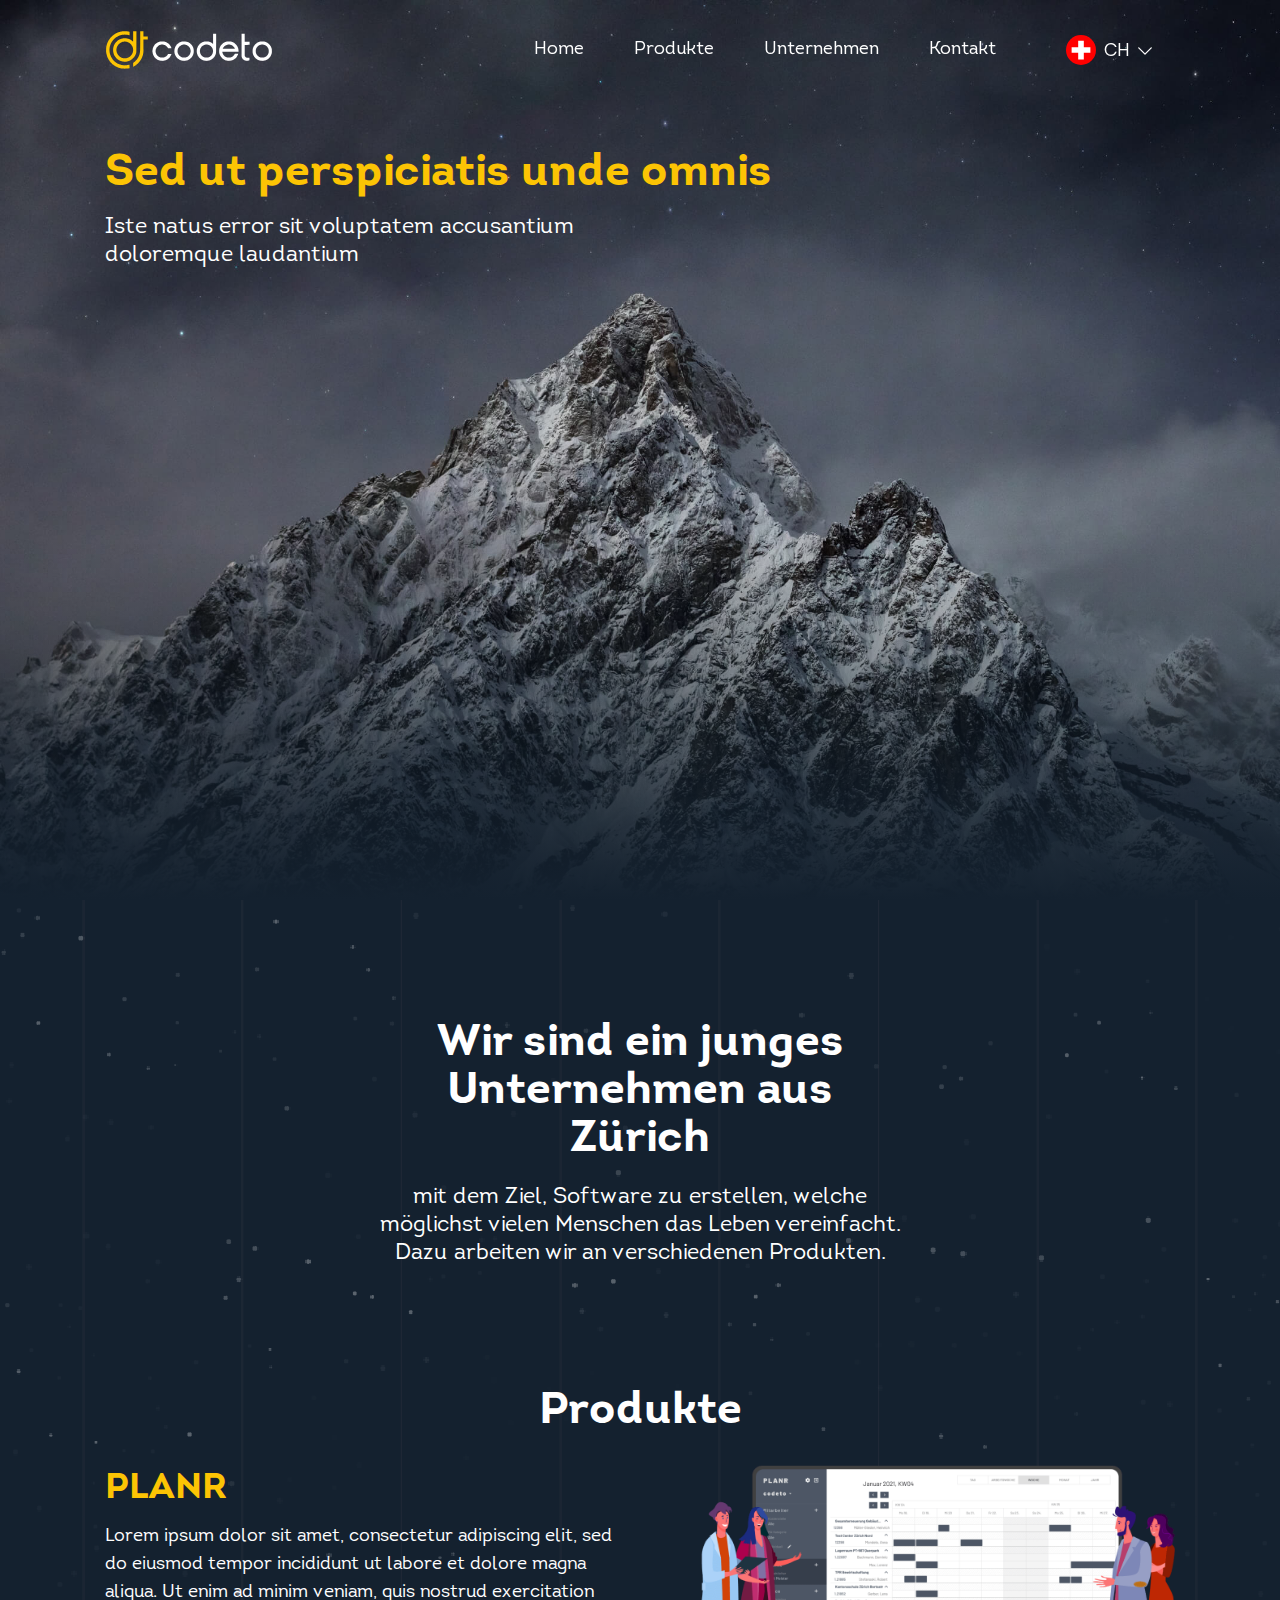
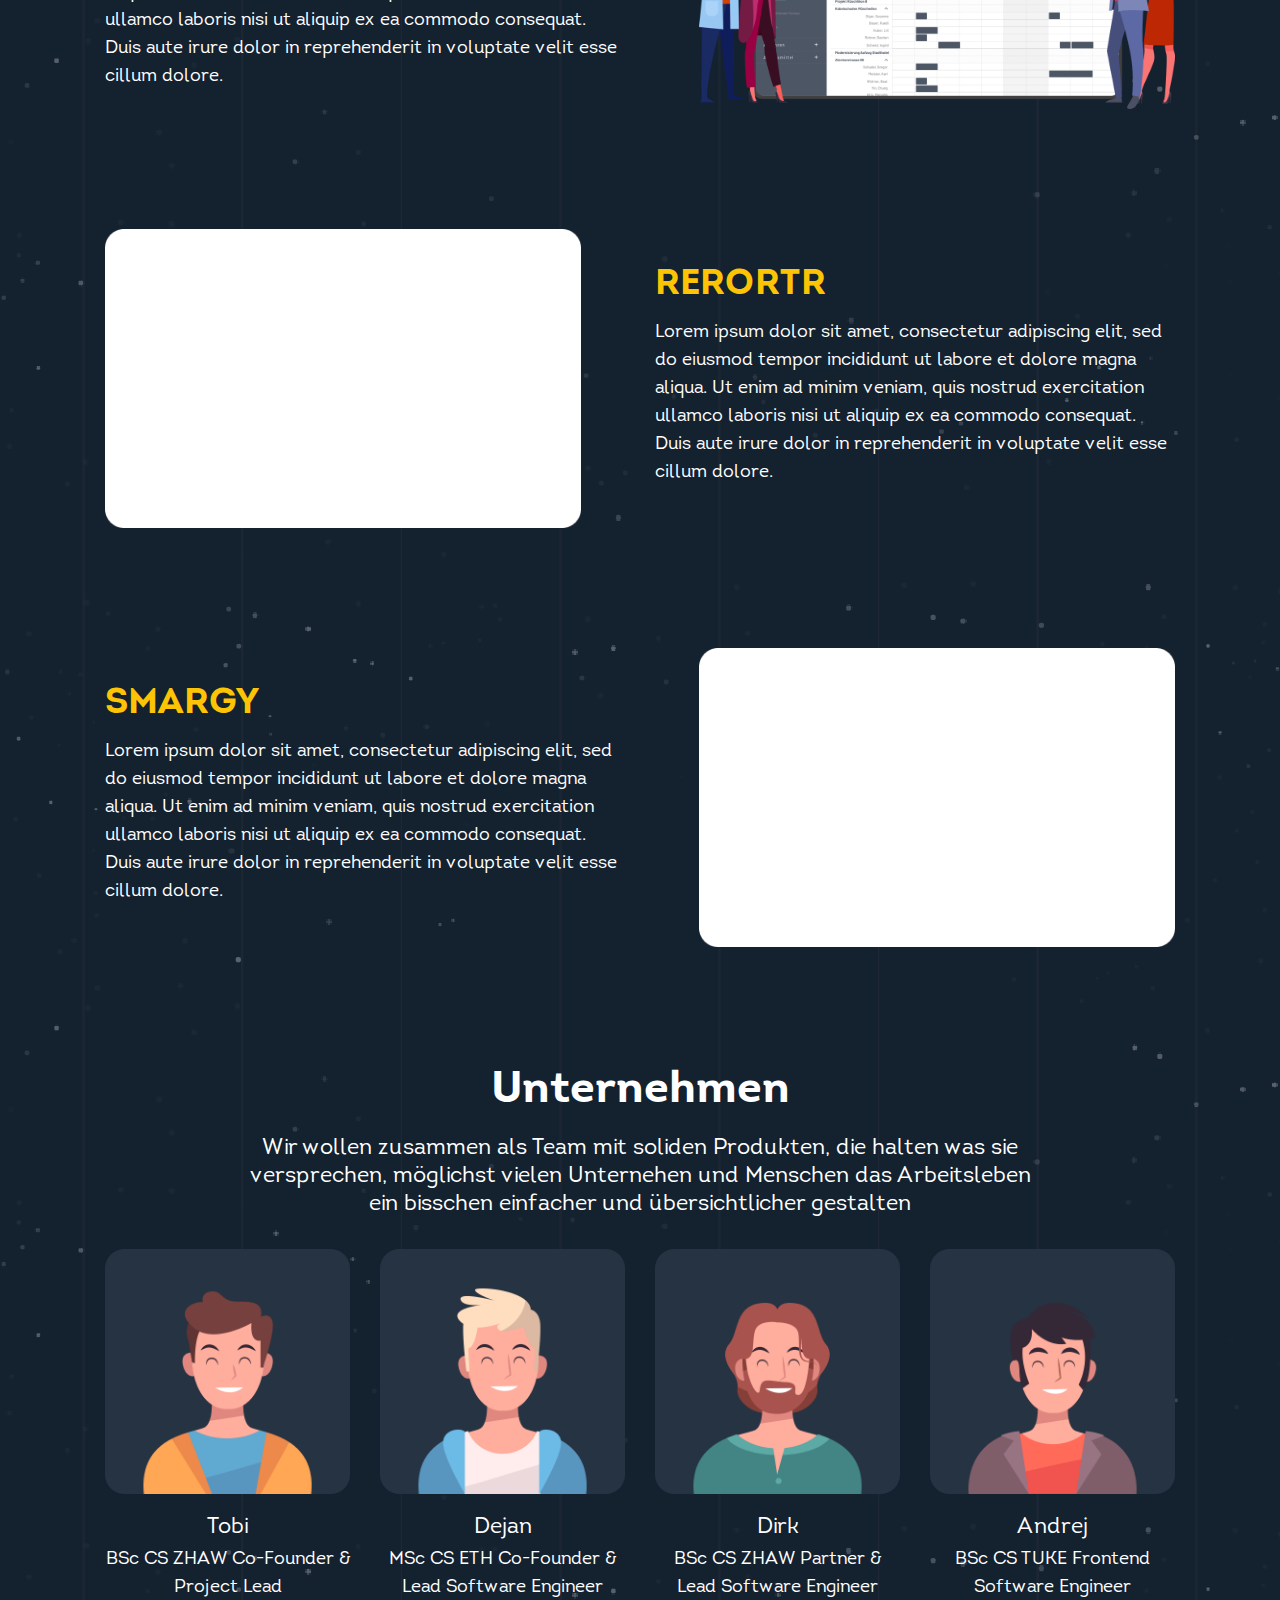
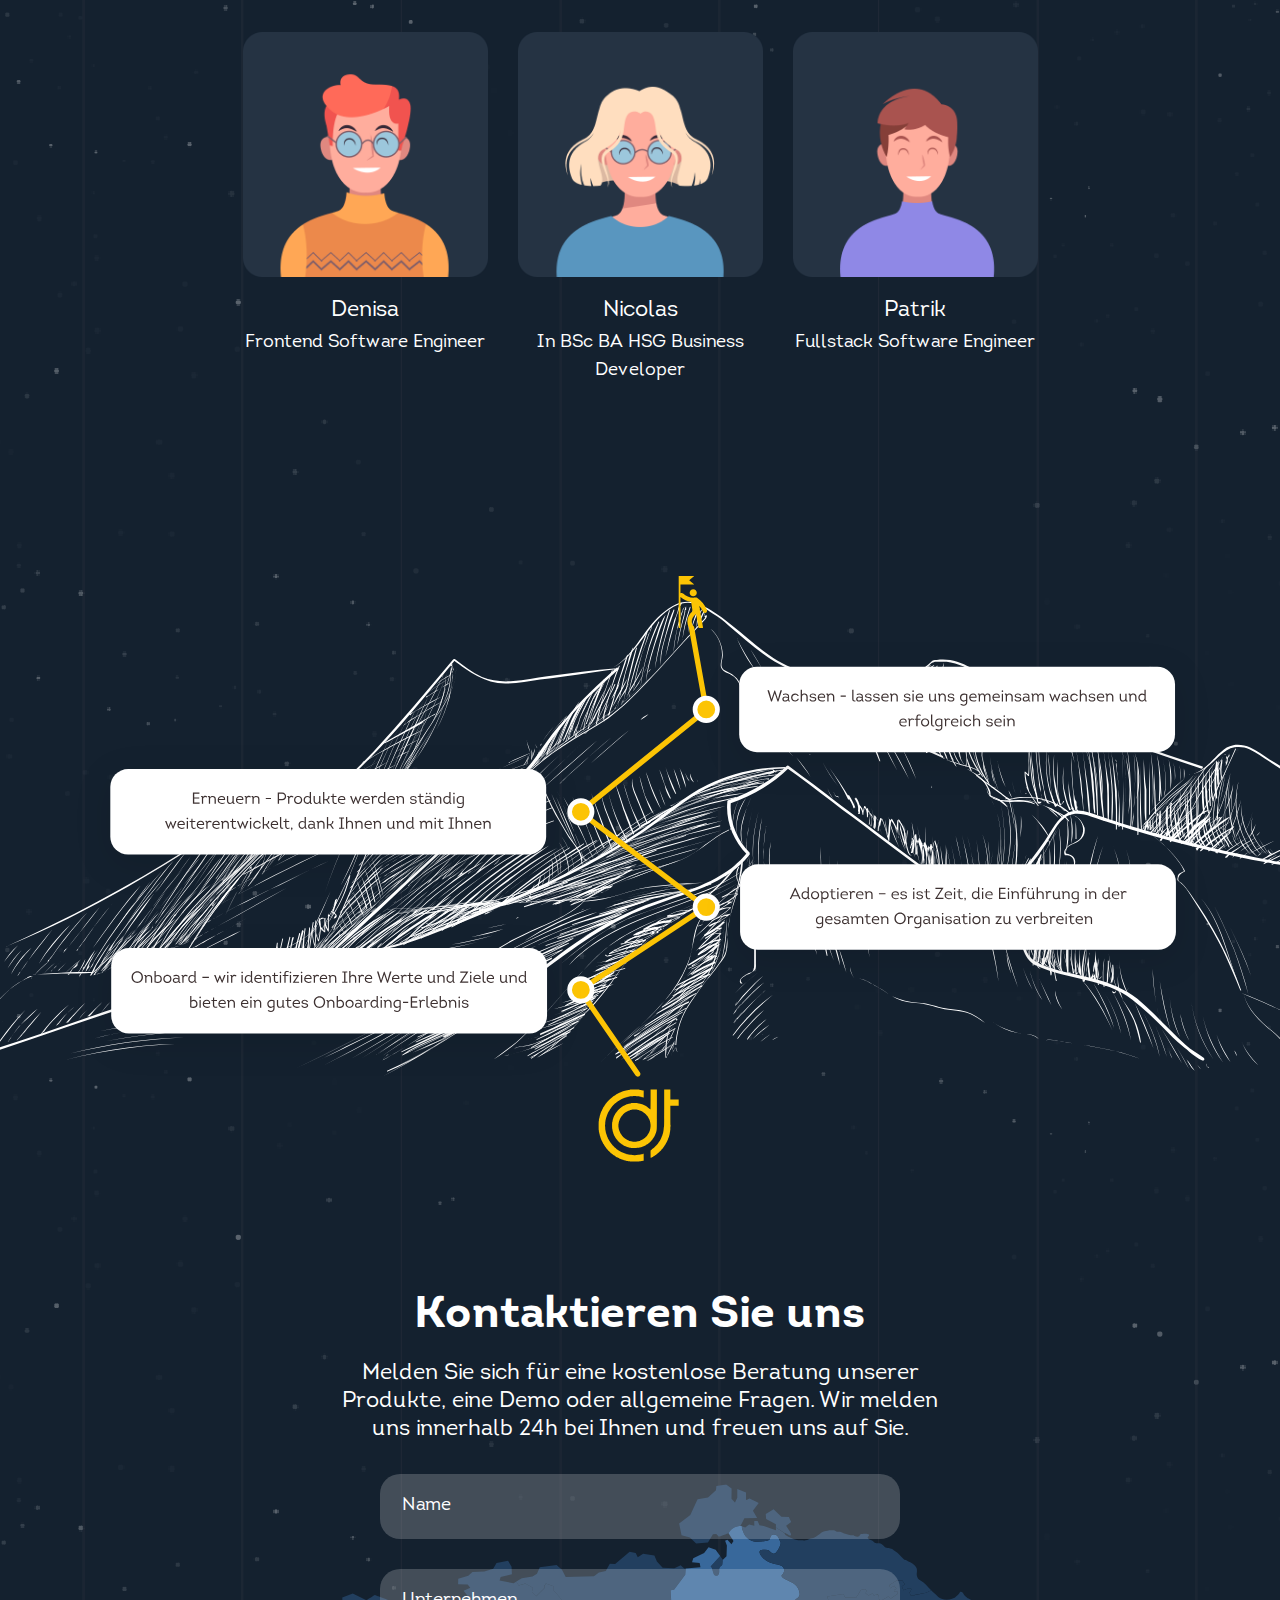
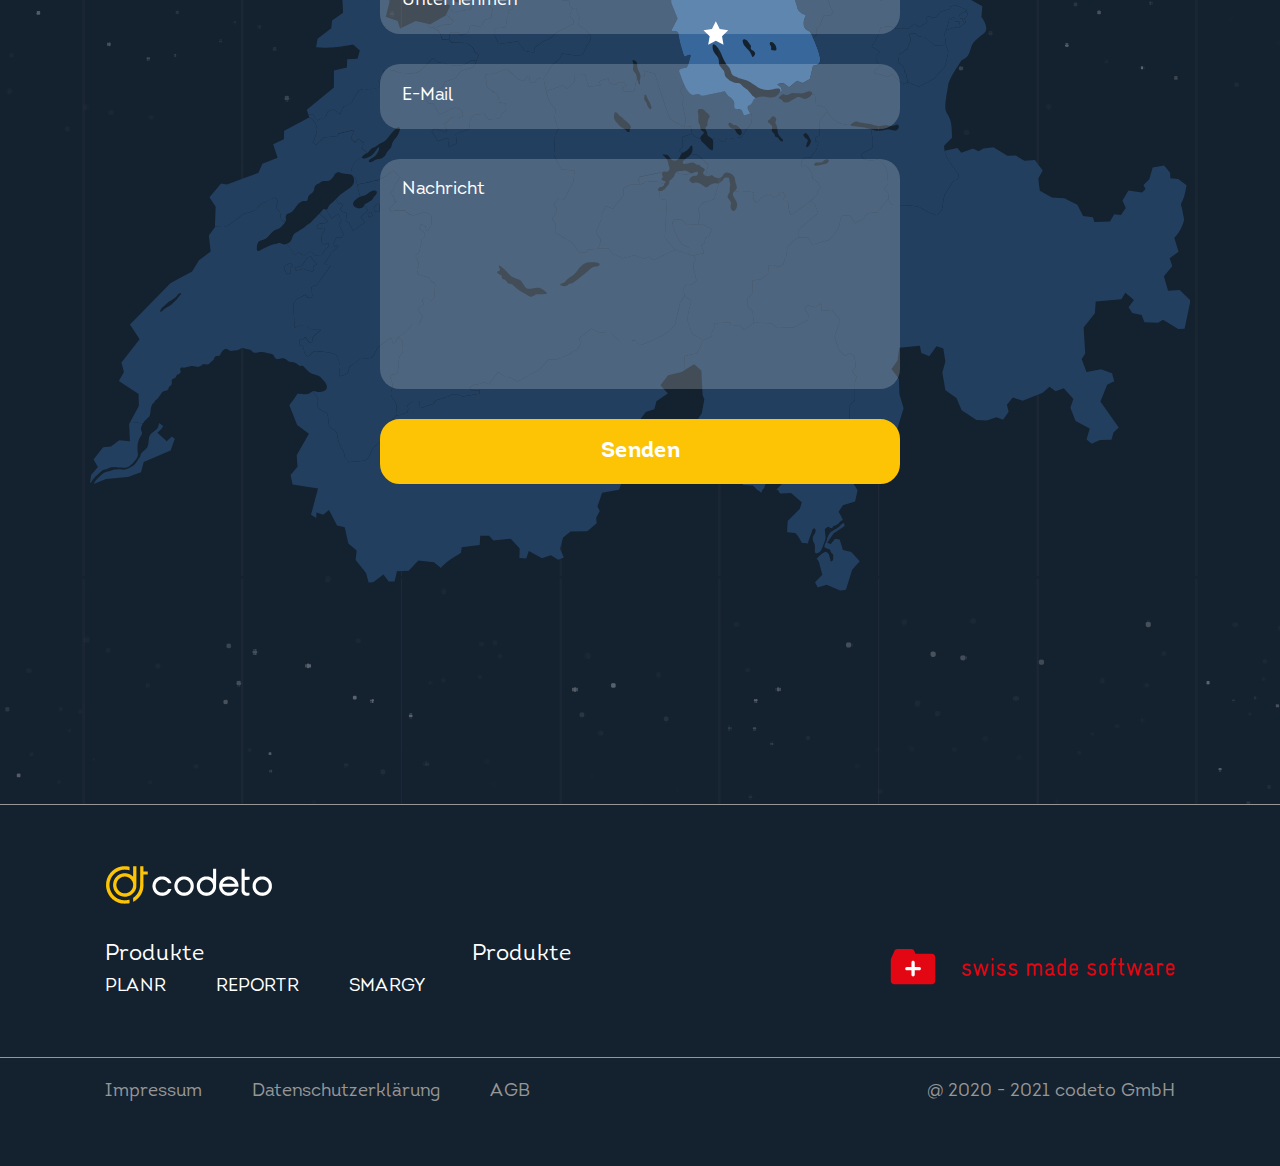
==== index.html @ 97787dfa "working on responsive" ====
<!DOCTYPE html>
<html lang="en">

<head>
  <meta charset="UTF-8">
  <meta http-equiv="X-UA-Compatible" content="IE=edge">
  <meta name="viewport" content="width=device-width, initial-scale=1.0">
  <title>Codeto</title>
  <link rel="stylesheet" href="./css/main.css">
</head>

<body>
  <header class="header">
    <div class="container">
      <a href="/" class="header__logo">
        <img src="./img/main-logo.svg" alt="Codeto logo">
      </a>
      <div class="header-nav">
        <ul class="nav">
          <li class="nav-item">
            <a href="#">Home</a>
          </li>
          <li class="nav-item">
            <a href="#">Produkte</a>
          </li>
          <li class="nav-item">
            <a href="#">Unternehmen</a>
          </li>
          <li class="nav-item">
            <a href="#">Kontakt</a>
          </li>
        </ul>
        <div class="header-lang">
          <div class="lang-select-wrapper">
            <div class="lang-select">
              <div class="lang-select__trigger">
                <span>
                  <img src="./img/CH-flag.svg" alt="">
                </span>
                <span>CH</span>
                <i class="icon-arrow-bottom"></i>
              </div>
              <div class="lang-options">
                <a class="lang-option selected" href="#">
                  <span><img src="./img/UK-flag.svg" alt=""></span>
                  <span>EN</span>
                </a>
              </div>
            </div>
          </div>
        </div>
      </div>
      <button class="burger">
        <span></span><span></span>
      </button>
    </div>
  </header>
  <main>
    <section class="hero-screen">
      <div class="container">
        <h1>Sed ut perspiciatis unde omnis</h1>
        <h3>Iste natus error sit voluptatem accusantium doloremque laudantium</h3>
      </div>
    </section>
    <section class="products">
      <div class="container">
        <div class="row justify-content-center">
          <div class="col-md-6">
            <h2 class="section__title">Wir sind ein junges Unternehmen aus Zürich </h2>
            <div class="section__description">mit dem Ziel, Software zu erstellen, welche möglichst vielen Menschen das
              Leben
              vereinfacht. Dazu arbeiten wir an verschiedenen Produkten.
            </div>
            <h2 class="section__title">Produkte</h2>
          </div>
        </div>
        <div class="row products-item">
          <div class="col-md-6">
            <h3>PLANR</h3>
            <p>Lorem ipsum dolor sit amet, consectetur adipiscing elit, sed do eiusmod tempor incididunt ut labore et
              dolore magna aliqua. Ut enim ad minim veniam, quis nostrud exercitation ullamco laboris nisi ut aliquip ex
              ea commodo consequat. Duis aute irure dolor in reprehenderit in voluptate velit esse cillum dolore.</p>
          </div>
          <div class="col-md-6 products-item__image">
            <img src="./img/product-image-1.png" alt="planr">
          </div>
        </div>
        <div class="row products-item">
          <div class="col-md-6">
            <h3>RERORTR</h3>
            <p>Lorem ipsum dolor sit amet, consectetur adipiscing elit, sed do eiusmod tempor incididunt ut labore et
              dolore magna aliqua. Ut enim ad minim veniam, quis nostrud exercitation ullamco laboris nisi ut aliquip ex
              ea commodo consequat. Duis aute irure dolor in reprehenderit in voluptate velit esse cillum dolore.</p>
          </div>
          <div class="col-md-6 products-item__image">
            <img src="./img/product-image-2.png" alt="planr">
          </div>
        </div>
        <div class="row products-item">
          <div class="col-md-6">
            <h3>SMARGY</h3>
            <p>Lorem ipsum dolor sit amet, consectetur adipiscing elit, sed do eiusmod tempor incididunt ut labore et
              dolore magna aliqua. Ut enim ad minim veniam, quis nostrud exercitation ullamco laboris nisi ut aliquip ex
              ea commodo consequat. Duis aute irure dolor in reprehenderit in voluptate velit esse cillum dolore.</p>
          </div>
          <div class="col-md-6 products-item__image">
            <img src="./img/product-image-3.png" alt="planr">
          </div>
        </div>
      </div>
    </section>
    <section class="team">
      <div class="container">
        <div class="row justify-content-center mb-30">
          <div class="col-lg-9">
            <h2 class="section__title">Unternehmen</h2>
            <div class="section__description">Wir wollen zusammen als Team mit soliden Produkten, die halten was sie
              versprechen, möglichst vielen Unternehen und Menschen das Arbeitsleben ein bisschen einfacher und
              übersichtlicher gestalten</div>
          </div>
        </div>
        <div class="row justify-content-center">
          <div class="col-lg-3 col-md-4 col-sm-6 col-xs-12">
            <div class="team-item">
              <div class="team-item__image">
                <img src="./img/team-1.png" alt="team member">
              </div>
              <div class="team-item__name">Tobi</div>
              <div class="team-item__position">BSc CS ZHAW
                Co-Founder &
                Project Lead</div>
            </div>
          </div>
          <div class="col-lg-3 col-md-4 col-sm-6 col-xs-12">
            <div class="team-item">
              <div class="team-item__image">
                <img src="./img/team-2.png" alt="team member">
              </div>
              <div class="team-item__name">Dejan</div>
              <div class="team-item__position">MSc CS ETH
                Co-Founder &
                Lead Software Engineer</div>
            </div>
          </div>
          <div class="col-lg-3 col-md-4 col-sm-6 col-xs-12">
            <div class="team-item">
              <div class="team-item__image">
                <img src="./img/team-3.png" alt="team member">
              </div>
              <div class="team-item__name">Dirk</div>
              <div class="team-item__position">BSc CS ZHAW
                Partner &
                Lead Software Engineer</div>
            </div>
          </div>
          <div class="col-lg-3 col-md-4 col-sm-6 col-xs-12">
            <div class="team-item">
              <div class="team-item__image">
                <img src="./img/team-4.png" alt="team member">
              </div>
              <div class="team-item__name">Andrej</div>
              <div class="team-item__position">BSc CS TUKE
                Frontend Software Engineer</div>
            </div>
          </div>
          <div class="col-lg-3 col-md-4 col-sm-6 col-xs-12">
            <div class="team-item">
              <div class="team-item__image">
                <img src="./img/team-5.png" alt="team member">
              </div>
              <div class="team-item__name">Denisa</div>
              <div class="team-item__position">Frontend Software Engineer</div>
            </div>
          </div>
          <div class="col-lg-3 col-md-4 col-sm-6 col-xs-12">
            <div class="team-item">
              <div class="team-item__image">
                <img src="./img/team-6.png" alt="team member">
              </div>
              <div class="team-item__name">Nicolas</div>
              <div class="team-item__position">In BSc BA HSG
                Business Developer</div>
            </div>
          </div>
          <div class="col-lg-3 col-md-4 col-sm-6 col-xs-12">
            <div class="team-item">
              <div class="team-item__image">
                <img src="./img/team-7.png" alt="team member">
              </div>
              <div class="team-item__name">Patrik</div>
              <div class="team-item__position">Fullstack Software Engineer
              </div>
            </div>
          </div>
        </div>
      </div>
    </section>
    <section class="roadmap">
      <img src="./img/roadmap.svg" alt="">
    </section>
    <section class="contacts">
      <div class="container">
        <div class="row justify-content-center mb-30">
          <div class="col-lg-7">
            <h2 class="section__title">Kontaktieren Sie uns</h2>
            <div class="section__description">Melden Sie sich für eine kostenlose Beratung unserer Produkte, eine Demo
              oder
              allgemeine Fragen. Wir melden uns innerhalb 24h bei
              Ihnen und freuen uns auf Sie.</div>
          </div>
        </div>
        <div class="row justify-content-center contacts-form">
          <div class="col-lg-6 col-md-8 col-xs-12">
            <form action="">
              <div class="form-group">
                <input type="text" name="contact-firstName" class="form-control" placeholder="Name" required>
              </div>
              <div class="form-group">
                <input type="text" name="contact-secondName" class="form-control" placeholder="Unternehmen" required>
              </div>
              <div class="form-group">
                <input type="email" name="contact-email" class="form-control" placeholder="E-Mail" required>
              </div>
              <div class="form-group form-group-textarea">
                <textarea name="contacts-message" placeholder="Nachricht" required></textarea>
              </div>
              <div class="form-group form-group-submit">
                <button class="btn-primary" type="submit">Senden</button>
              </div>
            </form>
          </div>
        </div>
      </div>
    </section>
  </main>
  <footer class="footer">
    <div class="footer-top">
      <div class="container">
        <a href="/" class="footer__logo">
          <img src="./img/main-logo.svg" alt="Codeto logo">
        </a>
        <div class="row footer-row">
          <div class="col-lg-4">
            <a href="#" class="footer__link footer__main__link">Produkte</a>
            <div class="footer-list">
              <a href="#" class="footer__link">PLANR</a>
              <a href="#" class="footer__link">REPORTR</a>
              <a href="#" class="footer__link">SMARGY</a>
            </div>
          </div>
          <div class="col-lg-4">
            <a href="#" class="footer__link footer__main__link">Produkte</a>
          </div>
          <div class="col-lg-4 footer-icon">
            <img src="./img/swiss-made-software.svg" alt="swiss software icon">
          </div>
        </div>
      </div>
    </div>
    <div class="footer-bottom">
      <div class="container">
        <div class="footer-list">
          <a href="#" class="footer__link copyright__link">Impressum</a>
          <a href="#" class="footer__link copyright__link">Datenschutzerklärung</a>
          <a href="#" class="footer__link copyright__link">AGB</a>
        </div>
        <div class="copyright-text">
          @ 2020 - 2021 codeto GmbH
        </div>
      </div>
    </div>
  </footer>
</body>
<!-- <script src="./js/jquery.min.js"></script> -->
<script src="./js/script.js"></script>

</html>
---- css/main.css ----
html, body, div, span, applet, object, iframe,
h1, h2, h3, h4, h5, h6, p, blockquote, pre,
a, abbr, acronym, address, big, cite, code,
del, dfn, em, img, ins, kbd, q, s, samp,
small, strike, strong, sub, sup, tt, var,
b, u, i, center,
dl, dt, dd, ol, ul, li,
fieldset, form, label, legend,
table, caption, tbody, tfoot, thead, tr, th, td,
article, aside, canvas, details, embed,
figure, figcaption, footer, header, hgroup,
menu, nav, output, ruby, section, summary,
time, mark, audio, video {
  margin: 0;
  padding: 0;
  border: 0;
  font-size: 100%;
  font-family: 'Intro', sans-serif;
  font-weight: 400;
  font-size: 18px;
  line-height: 28px;
  color: #ffffff;
  vertical-align: baseline;
}

/* HTML5 display-role reset for older browsers */
article, aside, details, figcaption, figure,
footer, header, hgroup, menu, nav, section {
  display: block;
}

body {
  line-height: 1;
}

ol, ul {
  list-style: none;
}

blockquote, q {
  quotes: none;
}

blockquote:before, blockquote:after,
q:before, q:after {
  content: '';
  content: none;
}

table {
  border-collapse: collapse;
  border-spacing: 0;
}

*, ::after, ::before {
  -webkit-box-sizing: border-box;
          box-sizing: border-box;
}

@font-face {
  font-family: "Intro";
  font-display: swap;
  src: url("../fonts/Intro-Black.woff2") format("woff2");
  font-weight: 900;
  font-style: normal;
}

@font-face {
  font-family: "Intro";
  font-display: swap;
  src: url("../fonts/Intro-Bold.woff2") format("woff2");
  font-weight: 700;
  font-style: normal;
}

@font-face {
  font-family: "Intro";
  font-display: swap;
  src: url("../fonts/Intro-Book.woff2") format("woff2");
  font-weight: 400;
  font-style: normal;
}

.section__title {
  font-size: 45px;
  font-weight: 700;
  line-height: 48px;
  margin-bottom: 20px;
  text-align: center;
}

.section__description {
  font-size: 22px;
  text-align: center;
}

.header {
  position: fixed;
  top: 0;
  left: 0;
  width: 100%;
  z-index: 1002;
  padding: 25px 0;
  -webkit-transition: all 0.3s ease-out;
  -o-transition: all 0.3s ease-out;
  transition: all 0.3s ease-out;
}

@media (max-width: 991px) {
  .header {
    padding: 20px 0;
  }
}

.header.scroll {
  background: #14212F;
  padding: 10px 0;
}

@media (max-width: 991px) {
  .header.scroll {
    padding: 20px 0;
  }
}

.header.js-nav-open .header-nav {
  left: 0;
}

.header.js-nav-open .burger::before {
  -webkit-transform: rotate(45deg);
      -ms-transform: rotate(45deg);
          transform: rotate(45deg);
  top: 50%;
}

.header.js-nav-open .burger::after {
  -webkit-transform: rotate(-45deg);
      -ms-transform: rotate(-45deg);
          transform: rotate(-45deg);
  top: 50%;
  bottom: unset;
}

.header .container {
  z-index: 2;
  display: -webkit-box;
  display: -ms-flexbox;
  display: flex;
  -webkit-box-align: center;
      -ms-flex-align: center;
          align-items: center;
  -webkit-box-pack: justify;
      -ms-flex-pack: justify;
          justify-content: space-between;
}

.header__logo {
  height: 40px;
  display: block;
  z-index: 22;
}

@media (max-width: 767px) {
  .header__logo {
    width: 103px;
  }
}

.header__logo img {
  display: block;
  width: 100%;
  height: 100%;
  -o-object-fit: contain;
     object-fit: contain;
}

.header-nav {
  display: -webkit-box;
  display: -ms-flexbox;
  display: flex;
  -webkit-box-align: center;
      -ms-flex-align: center;
          align-items: center;
}

@media (max-width: 991px) {
  .header-nav {
    position: fixed;
    width: 100%;
    height: 100%;
    background: #14212F;
    top: 0;
    left: -150vw;
    padding: 125px 15px 30px 15px;
    -webkit-box-orient: vertical;
    -webkit-box-direction: normal;
        -ms-flex-direction: column;
            flex-direction: column;
    -webkit-box-align: start;
        -ms-flex-align: start;
            align-items: flex-start;
    -webkit-transition: all 0.3s ease-out;
    -o-transition: all 0.3s ease-out;
    transition: all 0.3s ease-out;
  }
  .header-nav .nav {
    -webkit-box-orient: vertical;
    -webkit-box-direction: normal;
        -ms-flex-direction: column;
            flex-direction: column;
    -webkit-box-align: start;
        -ms-flex-align: start;
            align-items: flex-start;
  }
}

.nav {
  display: -webkit-box;
  display: -ms-flexbox;
  display: flex;
  -webkit-box-align: center;
      -ms-flex-align: center;
          align-items: center;
}

.nav-item {
  margin-right: 50px;
}

@media (max-width: 1200px) {
  .nav-item {
    margin-right: 30px;
  }
}

@media (max-width: 991px) {
  .nav-item {
    margin: 0 0 30px 0;
  }
}

.nav-item a {
  color: #FFFFFF;
  font-size: 18px;
  text-decoration: none;
  position: relative;
}

@media (max-width: 991px) {
  .nav-item a {
    font-size: 22px;
  }
}

.nav-item a:before {
  content: '';
  background: #ffffff;
  bottom: 0;
  left: 0;
  width: 100%;
  position: absolute;
  height: 2px;
  opacity: 0;
  -webkit-transition: all 0.3s ease-out;
  -o-transition: all 0.3s ease-out;
  transition: all 0.3s ease-out;
}

.nav-item a:hover:before {
  opacity: 1;
}

.lang {
  color: #ffffff;
  line-height: 17px;
  font-size: 18px;
  padding: 0 10px;
  cursor: pointer;
  position: relative;
  display: -webkit-box;
  display: -ms-flexbox;
  display: flex;
  -webkit-box-align: center;
      -ms-flex-align: center;
          align-items: center;
}

.lang-options {
  position: absolute;
  display: block;
  opacity: 0;
  visibility: hidden;
  pointer-events: none;
  z-index: 2;
  -webkit-transition: all 0.3s ease-out;
  -o-transition: all 0.3s ease-out;
  transition: all 0.3s ease-out;
  margin-top: 8px;
  padding: 0 20px;
}

@media (max-width: 991px) {
  .lang-options {
    padding: 0;
    margin-top: 16px;
  }
}

.lang-option {
  position: relative;
  display: block;
  font-weight: 500;
  color: #ffffff;
  line-height: 30px;
  cursor: pointer;
  -webkit-transition: all 0.3s ease-out;
  -o-transition: all 0.3s ease-out;
  transition: all 0.3s ease-out;
  z-index: 99;
  display: -webkit-box;
  display: -ms-flexbox;
  display: flex;
  text-decoration: none;
}

.lang-option span {
  display: block;
}

.lang-option span:first-child {
  margin-right: 10px;
}

.lang-option span:nth-child(2) {
  padding-top: 3px;
}

.lang-option:hover {
  color: #FCC404;
}

.lang-select-wrapper {
  position: relative;
  -webkit-user-select: none;
     -moz-user-select: none;
      -ms-user-select: none;
          user-select: none;
  width: 100%;
}

.lang-select img {
  width: 30px;
  height: 30px;
  border-radius: 100%;
}

.lang-select__trigger {
  position: relative;
  display: -webkit-box;
  display: -ms-flexbox;
  display: flex;
  -webkit-box-align: center;
      -ms-flex-align: center;
          align-items: center;
  font-weight: 500;
  color: #ffffff;
  line-height: 24px;
  background: transparent;
  cursor: pointer;
  font-size: 18px;
  -webkit-transition: all 0.3s ease-out;
  -o-transition: all 0.3s ease-out;
  transition: all 0.3s ease-out;
  padding: 10px 20px;
  border-radius: 10px;
}

@media (max-width: 991px) {
  .lang-select__trigger {
    padding: 0;
    background: transparent;
  }
}

.lang-select__trigger:hover {
  background: rgba(255, 255, 253, 0.2);
}

@media (max-width: 991px) {
  .lang-select__trigger:hover {
    background: transparent;
  }
}

.lang-select__trigger span {
  color: #ffffff;
  line-height: 1;
  display: -webkit-box;
  display: -ms-flexbox;
  display: flex;
  -webkit-transition: all 0.3s ease-out;
  -o-transition: all 0.3s ease-out;
  transition: all 0.3s ease-out;
}

.lang-select__trigger span:first-child {
  margin-right: 8px;
}

.lang-select__trigger span:nth-child(2) {
  padding-top: 3px;
}

.lang-select__trigger i {
  background-image: url("../img/icon-arrow.svg");
  background-repeat: no-repeat;
  background-size: cover;
  width: 20px;
  height: 18px;
  display: block;
  margin-left: 5px;
  -webkit-transition: all 0.3s ease-out;
  -o-transition: all 0.3s ease-out;
  transition: all 0.3s ease-out;
}

.lang-select.open .lang-select__trigger {
  background: rgba(255, 255, 253, 0.2);
}

@media (max-width: 991px) {
  .lang-select.open .lang-select__trigger {
    background: transparent;
  }
}

.lang-select.open .lang-options {
  opacity: 1;
  visibility: visible;
  pointer-events: all;
}

.lang-select.open .lang-select__trigger i {
  -webkit-transform: rotate(180deg);
      -ms-transform: rotate(180deg);
          transform: rotate(180deg);
}

.burger {
  z-index: 100;
  position: relative;
  display: -webkit-box;
  display: -ms-flexbox;
  display: flex;
  max-width: 36px;
  min-width: 36px;
  max-height: 36px;
  min-height: 36px;
  background: transparent;
  border: none;
  display: none;
  cursor: pointer;
}

@media (max-width: 991px) {
  .burger {
    display: block;
  }
}

.burger::before, .burger::after {
  content: '';
  position: absolute;
  left: 0;
  width: 100%;
  height: 2px;
  background: #FCC404;
  border-radius: 10px;
  -webkit-transition: all 0.3s ease-out;
  -o-transition: all 0.3s ease-out;
  transition: all 0.3s ease-out;
}

.burger::before {
  top: 12px;
}

.burger::after {
  bottom: 12px;
}

.footer {
  background: #14212F;
}

.footer-top {
  padding: 60px 0;
  border-top: 1px solid #969696;
  border-bottom: 1px solid #969696;
}

.footer-bottom {
  padding: 20px 0 60px 0;
}

.footer-bottom .container {
  display: -webkit-box;
  display: -ms-flexbox;
  display: flex;
  -webkit-box-align: center;
      -ms-flex-align: center;
          align-items: center;
  -webkit-box-pack: justify;
      -ms-flex-pack: justify;
          justify-content: space-between;
}

.footer-bottom .container .footer__link {
  color: #969696;
}

.footer-bottom .container .footer__link:before {
  background: #969696;
}

.footer-bottom .container .copyright-text {
  color: #969696;
}

.footer-icon {
  display: -webkit-box;
  display: -ms-flexbox;
  display: flex;
  -webkit-box-pack: end;
      -ms-flex-pack: end;
          justify-content: flex-end;
}

.footer-icon img {
  max-width: 100%;
}

.footer__logo {
  margin-bottom: 40px;
  display: -webkit-box;
  display: -ms-flexbox;
  display: flex;
  width: 168px;
}

.footer__logo img {
  display: block;
  width: 100%;
  height: 100%;
  -o-object-fit: contain;
     object-fit: contain;
}

.footer__link {
  line-height: 20px;
  display: block;
  width: -webkit-fit-content;
  width: -moz-fit-content;
  width: fit-content;
  margin-right: 50px;
  text-decoration: none;
  position: relative;
}

.footer__link:before {
  content: '';
  position: absolute;
  bottom: 0;
  left: 0;
  width: 100%;
  height: 2px;
  background: #ffffff;
  opacity: 0;
  -webkit-transition: all 0.3s ease-out;
  -o-transition: all 0.3s ease-out;
  transition: all 0.3s ease-out;
}

.footer__link:hover:before {
  opacity: 1;
}

.footer__link:last-child {
  margin-right: 0;
}

.footer__main__link {
  margin: 0 0 12px 0;
  font-size: 22px;
  text-decoration: none;
  display: block;
  width: -webkit-fit-content;
  width: -moz-fit-content;
  width: fit-content;
}

.footer-list {
  display: -webkit-box;
  display: -ms-flexbox;
  display: flex;
}

@media (max-width: 991px) {
  .footer-list {
    -webkit-box-orient: vertical;
    -webkit-box-direction: normal;
        -ms-flex-direction: column;
            flex-direction: column;
  }
}

.container {
  max-width: 1100px;
  margin: auto;
  padding: 0 15px;
}

.container-fluid {
  width: 100%;
  padding-right: 15px;
  padding-left: 15px;
  margin-right: auto;
  margin-left: auto;
}

.row {
  display: -webkit-box;
  display: -ms-flexbox;
  display: flex;
  -webkit-box-orient: horizontal;
  -webkit-box-direction: normal;
      -ms-flex-flow: row wrap;
          flex-flow: row wrap;
  margin-left: -15px;
  margin-right: -15px;
}

.d-flex {
  display: -webkit-box;
  display: -ms-flexbox;
  display: flex;
  -webkit-box-orient: horizontal;
  -webkit-box-direction: normal;
      -ms-flex-flow: row wrap;
          flex-flow: row wrap;
}

.m-row {
  margin: 0;
}

.m-0 {
  margin: 0;
}

.p-0 {
  padding: 0;
}

.w-100 {
  width: 100%;
}

.mb-10 {
  margin-bottom: 10px;
}

.mb-20 {
  margin-bottom: 20px;
}

.mb-24 {
  margin-bottom: 24px;
}

.mb-30 {
  margin-bottom: 30px;
}

.mb-40 {
  margin-bottom: 40px;
}

.mb-50 {
  margin-bottom: 50px;
}

.mb-60 {
  margin-bottom: 60px;
}

.justify-content-center {
  -webkit-box-pack: center;
      -ms-flex-pack: center;
          justify-content: center;
}

.justify-content-around {
  -ms-flex-pack: distribute;
      justify-content: space-around;
}

.justify-content-between {
  -webkit-box-pack: justify;
      -ms-flex-pack: justify;
          justify-content: space-between;
}

.justify-content-end {
  -webkit-box-pack: end;
      -ms-flex-pack: end;
          justify-content: flex-end;
}

.justify-content-start {
  -webkit-box-pack: start;
      -ms-flex-pack: start;
          justify-content: flex-start;
}

.align-items-end {
  -webkit-box-align: end;
      -ms-flex-align: end;
          align-items: flex-end;
}

.align-items-start {
  -webkit-box-align: start;
      -ms-flex-align: start;
          align-items: flex-start;
}

.align-item-center {
  -webkit-box-align: center;
      -ms-flex-align: center;
          align-items: center;
}

.flex-direction-column {
  -webkit-box-orient: vertical;
  -webkit-box-direction: normal;
      -ms-flex-direction: column;
          flex-direction: column;
}

.col-xs-1 {
  -webkit-box-flex: 0;
      -ms-flex: 0 0 8.33333%;
          flex: 0 0 8.33333%;
  width: 100%;
  max-width: 8.33333%;
  padding-right: 15px;
  padding-left: 15px;
}

.col-xs-2 {
  -webkit-box-flex: 0;
      -ms-flex: 0 0 16.66667%;
          flex: 0 0 16.66667%;
  width: 100%;
  max-width: 16.66667%;
  padding-right: 15px;
  padding-left: 15px;
}

.col-xs-3 {
  -webkit-box-flex: 0;
      -ms-flex: 0 0 25.0%;
          flex: 0 0 25.0%;
  width: 100%;
  max-width: 25.0%;
  padding-right: 15px;
  padding-left: 15px;
}

.col-xs-4 {
  -webkit-box-flex: 0;
      -ms-flex: 0 0 33.33333%;
          flex: 0 0 33.33333%;
  width: 100%;
  max-width: 33.33333%;
  padding-right: 15px;
  padding-left: 15px;
}

.col-xs-5 {
  -webkit-box-flex: 0;
      -ms-flex: 0 0 41.66666%;
          flex: 0 0 41.66666%;
  width: 100%;
  max-width: 41.66666%;
  padding-right: 15px;
  padding-left: 15px;
}

.col-xs-6 {
  -webkit-box-flex: 0;
      -ms-flex: 0 0 50.0%;
          flex: 0 0 50.0%;
  width: 100%;
  max-width: 50.0%;
  padding-right: 15px;
  padding-left: 15px;
}

.col-xs-7 {
  -webkit-box-flex: 0;
      -ms-flex: 0 0 58.33333%;
          flex: 0 0 58.33333%;
  width: 100%;
  max-width: 58.33333%;
  padding-right: 15px;
  padding-left: 15px;
}

.col-xs-8 {
  -webkit-box-flex: 0;
      -ms-flex: 0 0 66.66666%;
          flex: 0 0 66.66666%;
  width: 100%;
  max-width: 66.66666%;
  padding-right: 15px;
  padding-left: 15px;
}

.col-xs-9 {
  -webkit-box-flex: 0;
      -ms-flex: 0 0 75.0%;
          flex: 0 0 75.0%;
  width: 100%;
  max-width: 75.0%;
  padding-right: 15px;
  padding-left: 15px;
}

.col-xs-10 {
  -webkit-box-flex: 0;
      -ms-flex: 0 0 83.33333%;
          flex: 0 0 83.33333%;
  width: 100%;
  max-width: 83.33333%;
  padding-right: 15px;
  padding-left: 15px;
}

.col-xs-11 {
  -webkit-box-flex: 0;
      -ms-flex: 0 0 91.66666%;
          flex: 0 0 91.66666%;
  width: 100%;
  max-width: 91.66666%;
  padding-right: 15px;
  padding-left: 15px;
}

.col-xs-12 {
  -webkit-box-flex: 0;
      -ms-flex: 0 0 100.0%;
          flex: 0 0 100.0%;
  width: 100%;
  max-width: 100.0%;
  padding-right: 15px;
  padding-left: 15px;
}

@media (min-width: 576px) {
  .col-sm-1 {
    -webkit-box-flex: 0;
        -ms-flex: 0 0 8.33333%;
            flex: 0 0 8.33333%;
    width: 100%;
    max-width: 8.33333%;
    padding-right: 15px;
    padding-left: 15px;
  }
  .col-sm-2 {
    -webkit-box-flex: 0;
        -ms-flex: 0 0 16.66667%;
            flex: 0 0 16.66667%;
    width: 100%;
    max-width: 16.66667%;
    padding-right: 15px;
    padding-left: 15px;
  }
  .col-sm-3 {
    -webkit-box-flex: 0;
        -ms-flex: 0 0 25.0%;
            flex: 0 0 25.0%;
    width: 100%;
    max-width: 25.0%;
    padding-right: 15px;
    padding-left: 15px;
  }
  .col-sm-4 {
    -webkit-box-flex: 0;
        -ms-flex: 0 0 33.33333%;
            flex: 0 0 33.33333%;
    width: 100%;
    max-width: 33.33333%;
    padding-right: 15px;
    padding-left: 15px;
  }
  .col-sm-5 {
    -webkit-box-flex: 0;
        -ms-flex: 0 0 41.66666%;
            flex: 0 0 41.66666%;
    width: 100%;
    max-width: 41.66666%;
    padding-right: 15px;
    padding-left: 15px;
  }
  .col-sm-6 {
    -webkit-box-flex: 0;
        -ms-flex: 0 0 50.0%;
            flex: 0 0 50.0%;
    width: 100%;
    max-width: 50.0%;
    padding-right: 15px;
    padding-left: 15px;
  }
  .col-sm-7 {
    -webkit-box-flex: 0;
        -ms-flex: 0 0 58.33333%;
            flex: 0 0 58.33333%;
    width: 100%;
    max-width: 58.33333%;
    padding-right: 15px;
    padding-left: 15px;
  }
  .col-sm-8 {
    -webkit-box-flex: 0;
        -ms-flex: 0 0 66.66666%;
            flex: 0 0 66.66666%;
    width: 100%;
    max-width: 66.66666%;
    padding-right: 15px;
    padding-left: 15px;
  }
  .col-sm-9 {
    -webkit-box-flex: 0;
        -ms-flex: 0 0 75.0%;
            flex: 0 0 75.0%;
    width: 100%;
    max-width: 75.0%;
    padding-right: 15px;
    padding-left: 15px;
  }
  .col-sm-10 {
    -webkit-box-flex: 0;
        -ms-flex: 0 0 83.33333%;
            flex: 0 0 83.33333%;
    width: 100%;
    max-width: 83.33333%;
    padding-right: 15px;
    padding-left: 15px;
  }
  .col-sm-11 {
    -webkit-box-flex: 0;
        -ms-flex: 0 0 91.66666%;
            flex: 0 0 91.66666%;
    width: 100%;
    max-width: 91.66666%;
    padding-right: 15px;
    padding-left: 15px;
  }
  .col-sm-12 {
    -webkit-box-flex: 0;
        -ms-flex: 0 0 100.0%;
            flex: 0 0 100.0%;
    width: 100%;
    max-width: 100.0%;
    padding-right: 15px;
    padding-left: 15px;
  }
}

@media (min-width: 768px) {
  .col-md-1 {
    -webkit-box-flex: 0;
        -ms-flex: 0 0 8.33333%;
            flex: 0 0 8.33333%;
    width: 100%;
    max-width: 8.33333%;
    padding-right: 15px;
    padding-left: 15px;
  }
  .col-md-2 {
    -webkit-box-flex: 0;
        -ms-flex: 0 0 16.66667%;
            flex: 0 0 16.66667%;
    width: 100%;
    max-width: 16.66667%;
    padding-right: 15px;
    padding-left: 15px;
  }
  .col-md-3 {
    -webkit-box-flex: 0;
        -ms-flex: 0 0 25.0%;
            flex: 0 0 25.0%;
    width: 100%;
    max-width: 25.0%;
    padding-right: 15px;
    padding-left: 15px;
  }
  .col-md-4 {
    -webkit-box-flex: 0;
        -ms-flex: 0 0 33.33333%;
            flex: 0 0 33.33333%;
    width: 100%;
    max-width: 33.33333%;
    padding-right: 15px;
    padding-left: 15px;
  }
  .col-md-5 {
    -webkit-box-flex: 0;
        -ms-flex: 0 0 41.66666%;
            flex: 0 0 41.66666%;
    width: 100%;
    max-width: 41.66666%;
    padding-right: 15px;
    padding-left: 15px;
  }
  .col-md-6 {
    -webkit-box-flex: 0;
        -ms-flex: 0 0 50.0%;
            flex: 0 0 50.0%;
    width: 100%;
    max-width: 50.0%;
    padding-right: 15px;
    padding-left: 15px;
  }
  .col-md-7 {
    -webkit-box-flex: 0;
        -ms-flex: 0 0 58.33333%;
            flex: 0 0 58.33333%;
    width: 100%;
    max-width: 58.33333%;
    padding-right: 15px;
    padding-left: 15px;
  }
  .col-md-8 {
    -webkit-box-flex: 0;
        -ms-flex: 0 0 66.66666%;
            flex: 0 0 66.66666%;
    width: 100%;
    max-width: 66.66666%;
    padding-right: 15px;
    padding-left: 15px;
  }
  .col-md-9 {
    -webkit-box-flex: 0;
        -ms-flex: 0 0 75.0%;
            flex: 0 0 75.0%;
    width: 100%;
    max-width: 75.0%;
    padding-right: 15px;
    padding-left: 15px;
  }
  .col-md-10 {
    -webkit-box-flex: 0;
        -ms-flex: 0 0 83.33333%;
            flex: 0 0 83.33333%;
    width: 100%;
    max-width: 83.33333%;
    padding-right: 15px;
    padding-left: 15px;
  }
  .col-md-11 {
    -webkit-box-flex: 0;
        -ms-flex: 0 0 91.66666%;
            flex: 0 0 91.66666%;
    width: 100%;
    max-width: 91.66666%;
    padding-right: 15px;
    padding-left: 15px;
  }
  .col-md-12 {
    -webkit-box-flex: 0;
        -ms-flex: 0 0 100.0%;
            flex: 0 0 100.0%;
    width: 100%;
    max-width: 100.0%;
    padding-right: 15px;
    padding-left: 15px;
  }
}

@media (min-width: 992px) {
  .col-lg-1 {
    -webkit-box-flex: 0;
        -ms-flex: 0 0 8.33333%;
            flex: 0 0 8.33333%;
    width: 100%;
    max-width: 8.33333%;
    padding-right: 15px;
    padding-left: 15px;
  }
  .col-lg-2 {
    -webkit-box-flex: 0;
        -ms-flex: 0 0 16.66667%;
            flex: 0 0 16.66667%;
    width: 100%;
    max-width: 16.66667%;
    padding-right: 15px;
    padding-left: 15px;
  }
  .col-lg-3 {
    -webkit-box-flex: 0;
        -ms-flex: 0 0 25.0%;
            flex: 0 0 25.0%;
    width: 100%;
    max-width: 25.0%;
    padding-right: 15px;
    padding-left: 15px;
  }
  .col-lg-4 {
    -webkit-box-flex: 0;
        -ms-flex: 0 0 33.33333%;
            flex: 0 0 33.33333%;
    width: 100%;
    max-width: 33.33333%;
    padding-right: 15px;
    padding-left: 15px;
  }
  .col-lg-5 {
    -webkit-box-flex: 0;
        -ms-flex: 0 0 41.66666%;
            flex: 0 0 41.66666%;
    width: 100%;
    max-width: 41.66666%;
    padding-right: 15px;
    padding-left: 15px;
  }
  .col-lg-6 {
    -webkit-box-flex: 0;
        -ms-flex: 0 0 50.0%;
            flex: 0 0 50.0%;
    width: 100%;
    max-width: 50.0%;
    padding-right: 15px;
    padding-left: 15px;
  }
  .col-lg-7 {
    -webkit-box-flex: 0;
        -ms-flex: 0 0 58.33333%;
            flex: 0 0 58.33333%;
    width: 100%;
    max-width: 58.33333%;
    padding-right: 15px;
    padding-left: 15px;
  }
  .col-lg-8 {
    -webkit-box-flex: 0;
        -ms-flex: 0 0 66.66666%;
            flex: 0 0 66.66666%;
    width: 100%;
    max-width: 66.66666%;
    padding-right: 15px;
    padding-left: 15px;
  }
  .col-lg-9 {
    -webkit-box-flex: 0;
        -ms-flex: 0 0 75.0%;
            flex: 0 0 75.0%;
    width: 100%;
    max-width: 75.0%;
    padding-right: 15px;
    padding-left: 15px;
  }
  .col-lg-10 {
    -webkit-box-flex: 0;
        -ms-flex: 0 0 83.33333%;
            flex: 0 0 83.33333%;
    width: 100%;
    max-width: 83.33333%;
    padding-right: 15px;
    padding-left: 15px;
  }
  .col-lg-11 {
    -webkit-box-flex: 0;
        -ms-flex: 0 0 91.66666%;
            flex: 0 0 91.66666%;
    width: 100%;
    max-width: 91.66666%;
    padding-right: 15px;
    padding-left: 15px;
  }
  .col-lg-12 {
    -webkit-box-flex: 0;
        -ms-flex: 0 0 100.0%;
            flex: 0 0 100.0%;
    width: 100%;
    max-width: 100.0%;
    padding-right: 15px;
    padding-left: 15px;
  }
}

@media (min-width: 1200px) {
  .col-xl-1 {
    -webkit-box-flex: 0;
        -ms-flex: 0 0 8.33333%;
            flex: 0 0 8.33333%;
    width: 100%;
    max-width: 8.33333%;
    padding-right: 15px;
    padding-left: 15px;
  }
  .col-xl-2 {
    -webkit-box-flex: 0;
        -ms-flex: 0 0 16.66667%;
            flex: 0 0 16.66667%;
    width: 100%;
    max-width: 16.66667%;
    padding-right: 15px;
    padding-left: 15px;
  }
  .col-xl-3 {
    -webkit-box-flex: 0;
        -ms-flex: 0 0 25.0%;
            flex: 0 0 25.0%;
    width: 100%;
    max-width: 25.0%;
    padding-right: 15px;
    padding-left: 15px;
  }
  .col-xl-4 {
    -webkit-box-flex: 0;
        -ms-flex: 0 0 33.33333%;
            flex: 0 0 33.33333%;
    width: 100%;
    max-width: 33.33333%;
    padding-right: 15px;
    padding-left: 15px;
  }
  .col-xl-5 {
    -webkit-box-flex: 0;
        -ms-flex: 0 0 41.66666%;
            flex: 0 0 41.66666%;
    width: 100%;
    max-width: 41.66666%;
    padding-right: 15px;
    padding-left: 15px;
  }
  .col-xl-6 {
    -webkit-box-flex: 0;
        -ms-flex: 0 0 50.0%;
            flex: 0 0 50.0%;
    width: 100%;
    max-width: 50.0%;
    padding-right: 15px;
    padding-left: 15px;
  }
  .col-xl-7 {
    -webkit-box-flex: 0;
        -ms-flex: 0 0 58.33333%;
            flex: 0 0 58.33333%;
    width: 100%;
    max-width: 58.33333%;
    padding-right: 15px;
    padding-left: 15px;
  }
  .col-xl-8 {
    -webkit-box-flex: 0;
        -ms-flex: 0 0 66.66666%;
            flex: 0 0 66.66666%;
    width: 100%;
    max-width: 66.66666%;
    padding-right: 15px;
    padding-left: 15px;
  }
  .col-xl-9 {
    -webkit-box-flex: 0;
        -ms-flex: 0 0 75.0%;
            flex: 0 0 75.0%;
    width: 100%;
    max-width: 75.0%;
    padding-right: 15px;
    padding-left: 15px;
  }
  .col-xl-10 {
    -webkit-box-flex: 0;
        -ms-flex: 0 0 83.33333%;
            flex: 0 0 83.33333%;
    width: 100%;
    max-width: 83.33333%;
    padding-right: 15px;
    padding-left: 15px;
  }
  .col-xl-11 {
    -webkit-box-flex: 0;
        -ms-flex: 0 0 91.66666%;
            flex: 0 0 91.66666%;
    width: 100%;
    max-width: 91.66666%;
    padding-right: 15px;
    padding-left: 15px;
  }
  .col-xl-12 {
    -webkit-box-flex: 0;
        -ms-flex: 0 0 100.0%;
            flex: 0 0 100.0%;
    width: 100%;
    max-width: 100.0%;
    padding-right: 15px;
    padding-left: 15px;
  }
}

@media (max-width: 375px) {
  .col-exs-1 {
    -webkit-box-flex: 0;
        -ms-flex: 0 0 8.33333%;
            flex: 0 0 8.33333%;
    width: 100%;
    max-width: 8.33333%;
    padding-right: 15px;
    padding-left: 15px;
  }
  .col-exs-2 {
    -webkit-box-flex: 0;
        -ms-flex: 0 0 16.66667%;
            flex: 0 0 16.66667%;
    width: 100%;
    max-width: 16.66667%;
    padding-right: 15px;
    padding-left: 15px;
  }
  .col-exs-3 {
    -webkit-box-flex: 0;
        -ms-flex: 0 0 25.0%;
            flex: 0 0 25.0%;
    width: 100%;
    max-width: 25.0%;
    padding-right: 15px;
    padding-left: 15px;
  }
  .col-exs-4 {
    -webkit-box-flex: 0;
        -ms-flex: 0 0 33.33333%;
            flex: 0 0 33.33333%;
    width: 100%;
    max-width: 33.33333%;
    padding-right: 15px;
    padding-left: 15px;
  }
  .col-exs-5 {
    -webkit-box-flex: 0;
        -ms-flex: 0 0 41.66666%;
            flex: 0 0 41.66666%;
    width: 100%;
    max-width: 41.66666%;
    padding-right: 15px;
    padding-left: 15px;
  }
  .col-exs-6 {
    -webkit-box-flex: 0;
        -ms-flex: 0 0 50.0%;
            flex: 0 0 50.0%;
    width: 100%;
    max-width: 50.0%;
    padding-right: 15px;
    padding-left: 15px;
  }
  .col-exs-7 {
    -webkit-box-flex: 0;
        -ms-flex: 0 0 58.33333%;
            flex: 0 0 58.33333%;
    width: 100%;
    max-width: 58.33333%;
    padding-right: 15px;
    padding-left: 15px;
  }
  .col-exs-8 {
    -webkit-box-flex: 0;
        -ms-flex: 0 0 66.66666%;
            flex: 0 0 66.66666%;
    width: 100%;
    max-width: 66.66666%;
    padding-right: 15px;
    padding-left: 15px;
  }
  .col-exs-9 {
    -webkit-box-flex: 0;
        -ms-flex: 0 0 75.0%;
            flex: 0 0 75.0%;
    width: 100%;
    max-width: 75.0%;
    padding-right: 15px;
    padding-left: 15px;
  }
  .col-exs-10 {
    -webkit-box-flex: 0;
        -ms-flex: 0 0 83.33333%;
            flex: 0 0 83.33333%;
    width: 100%;
    max-width: 83.33333%;
    padding-right: 15px;
    padding-left: 15px;
  }
  .col-exs-11 {
    -webkit-box-flex: 0;
        -ms-flex: 0 0 91.66666%;
            flex: 0 0 91.66666%;
    width: 100%;
    max-width: 91.66666%;
    padding-right: 15px;
    padding-left: 15px;
  }
  .col-exs-12 {
    -webkit-box-flex: 0;
        -ms-flex: 0 0 100.0%;
            flex: 0 0 100.0%;
    width: 100%;
    max-width: 100.0%;
    padding-right: 15px;
    padding-left: 15px;
  }
}

main {
  background-color: #14212F;
  background-image: url("../img/background-image.svg");
  background-position: center;
}

.hero-screen {
  height: calc(100vh - 300px);
  background-image: url("../img/main-screen-image.jpg");
  background-repeat: no-repeat;
  background-size: cover;
  background-position: center;
  position: relative;
  padding: 150px 0;
  height: 100vh;
  z-index: 2;
}

@media (max-width: 991px) {
  .hero-screen {
    height: 80vh;
  }
}

.hero-screen:before {
  content: "";
  position: absolute;
  bottom: 0;
  left: 0;
  width: 100%;
  height: 100%;
  pointer-events: none;
  background: -webkit-gradient(linear, left top, left bottom, from(rgba(20, 33, 47, 0)), color-stop(59.96%, rgba(20, 33, 47, 0)), color-stop(100%, #14212f), color-stop(99.06%, rgba(20, 33, 47, 0)));
  background: -webkit-linear-gradient(top, rgba(20, 33, 47, 0) 0%, rgba(20, 33, 47, 0) 59.96%, #14212f 100%, rgba(20, 33, 47, 0) 99.06%);
  background: -o-linear-gradient(top, rgba(20, 33, 47, 0) 0%, rgba(20, 33, 47, 0) 59.96%, #14212f 100%, rgba(20, 33, 47, 0) 99.06%);
  background: linear-gradient(180deg, rgba(20, 33, 47, 0) 0%, rgba(20, 33, 47, 0) 59.96%, #14212f 100%, rgba(20, 33, 47, 0) 99.06%);
}

.hero-screen h1 {
  font-weight: 700;
  font-size: 45px;
  line-height: 48px;
  color: #FCC404;
  margin-bottom: 16px;
}

.hero-screen h3 {
  font-size: 22px;
  max-width: 475px;
  line-height: 28px;
}

.products {
  padding-top: 120px;
}

.products .section__description {
  margin-bottom: 120px;
}

.products img {
  display: block;
  width: 100%;
  height: 100%;
  -o-object-fit: cover;
     object-fit: cover;
}

.products-item {
  -webkit-box-align: center;
      -ms-flex-align: center;
          align-items: center;
  margin-bottom: 120px;
  -webkit-box-pack: justify;
      -ms-flex-pack: justify;
          justify-content: space-between;
}

.products-item:nth-child(odd) {
  -webkit-box-orient: horizontal;
  -webkit-box-direction: reverse;
      -ms-flex-direction: row-reverse;
          flex-direction: row-reverse;
}

.products-item h3 {
  color: #FCC404;
  font-size: 36px;
  font-weight: 700;
  margin-bottom: 20px;
}

.products-item__image {
  max-width: 46%;
  -webkit-box-flex: 0;
      -ms-flex: 0 0 46%;
          flex: 0 0 46%;
}

.team {
  margin-bottom: 160px;
}

.team-item {
  text-align: center;
  margin-bottom: 30px;
}

.team-item__image {
  margin-bottom: 20px;
}

.team-item__image img {
  display: block;
  width: 100%;
  height: 100%;
  -o-object-fit: contain;
     object-fit: contain;
}

.team-item__name {
  font-size: 22px;
  margin-bottom: 4px;
}

.roadmap {
  margin-bottom: 90px;
}

.roadmap img {
  width: 100%;
}

.contacts {
  padding-bottom: 130px;
}

.contacts .container {
  padding-bottom: 160px;
  background-image: url("../img/switzerland-map.svg");
  background-repeat: no-repeat;
  background-size: contain;
  background-position: 50% 70%;
}

.btn-primary {
  width: 100%;
  height: 100%;
  border: none;
  border-radius: 20px;
  font-size: 22px;
  font-weight: 700;
  font-family: inherit;
  background: #FCC404;
  color: #ffffff;
  display: -webkit-box;
  display: -ms-flexbox;
  display: flex;
  -webkit-box-align: center;
      -ms-flex-align: center;
          align-items: center;
  -webkit-box-pack: center;
      -ms-flex-pack: center;
          justify-content: center;
  cursor: pointer;
  border: 2px solid #FCC404;
  -webkit-transition: all .3s ease-in-out;
  -o-transition: all .3s ease-in-out;
  transition: all .3s ease-in-out;
}

.btn-primary:hover {
  background: transparent;
  color: #FCC404;
}

.form-group {
  width: 100%;
  height: 65px;
  margin-bottom: 30px;
}

.form-group-textarea {
  height: 230px;
}

.form-group input, .form-group textarea {
  border: none;
  width: 100%;
  height: 100%;
  background: rgba(255, 255, 255, 0.2);
  border-radius: 20px;
  padding: 20px;
  font-family: inherit;
  font-size: inherit;
  color: inherit;
  border: 2px solid transparent;
  -webkit-transition: all 0.3s ease-out;
  -o-transition: all 0.3s ease-out;
  transition: all 0.3s ease-out;
}

.form-group input::-webkit-input-placeholder, .form-group textarea::-webkit-input-placeholder {
  color: #ffffff;
  opacity: 1;
}

.form-group input:-ms-input-placeholder, .form-group textarea:-ms-input-placeholder {
  color: #ffffff;
  opacity: 1;
}

.form-group input::-ms-input-placeholder, .form-group textarea::-ms-input-placeholder {
  color: #ffffff;
  opacity: 1;
}

.form-group input::placeholder, .form-group textarea::placeholder {
  color: #ffffff;
  opacity: 1;
}

.form-group input:-ms-input-placeholder, .form-group textarea:-ms-input-placeholder {
  color: #ffffff;
}

.form-group input::-ms-input-placeholder, .form-group textarea::-ms-input-placeholder {
  color: #ffffff;
}

.form-group input:focus, .form-group textarea:focus {
  outline: none;
  border-color: #FCC404;
}

.form-group textarea {
  resize: none;
}
/*# sourceMappingURL=main.css.map */
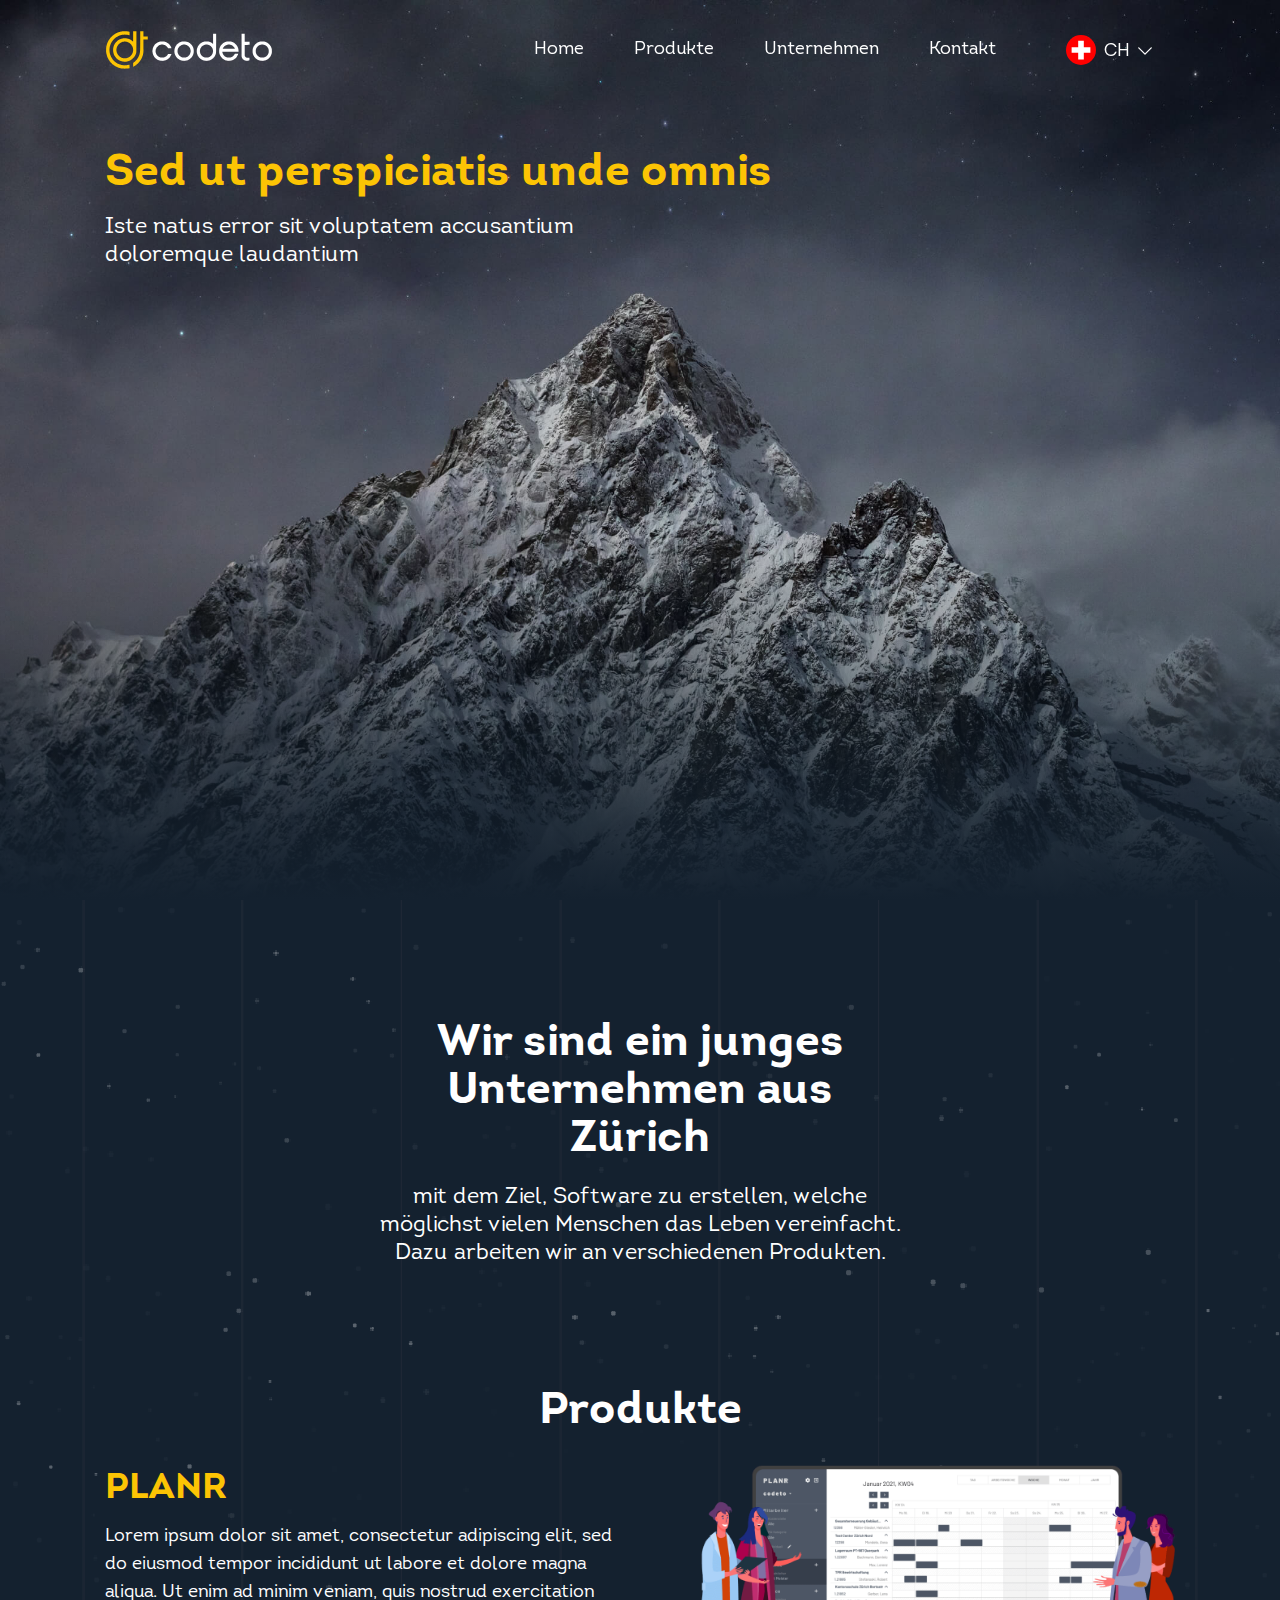
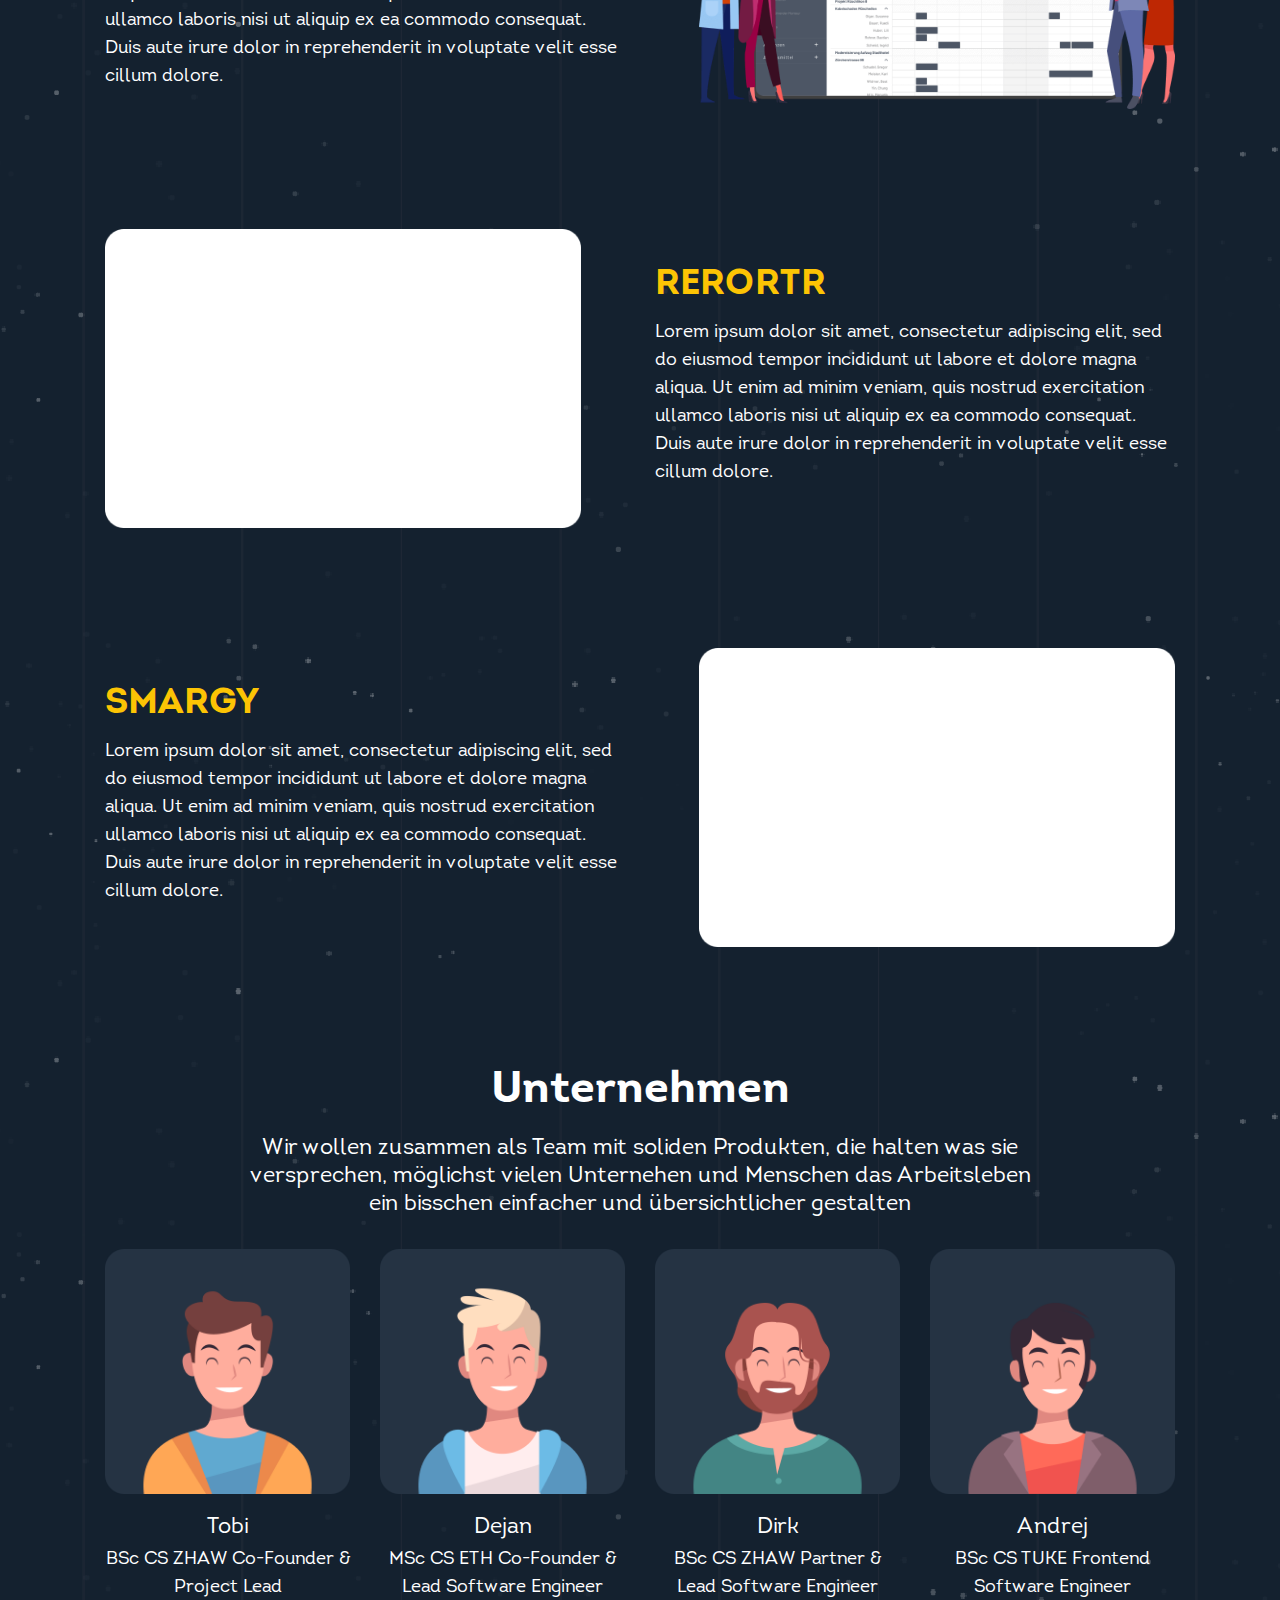
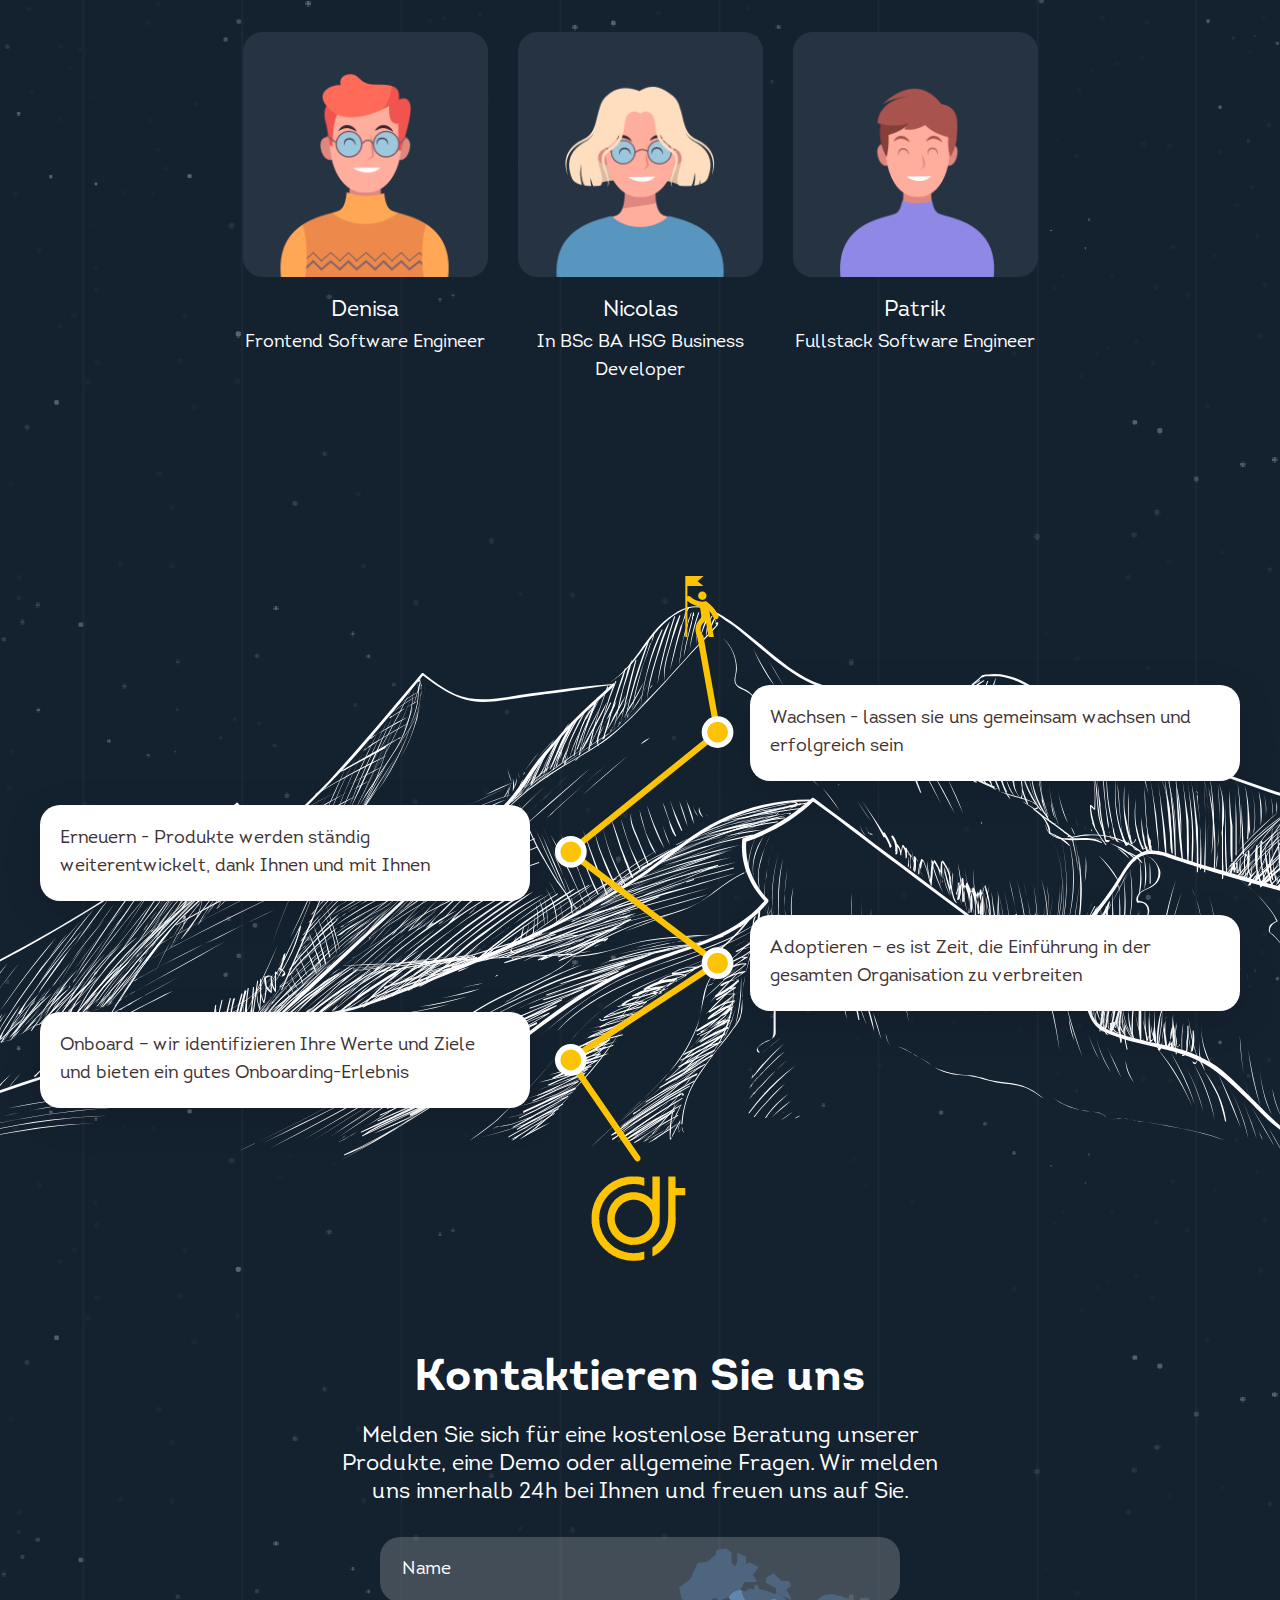
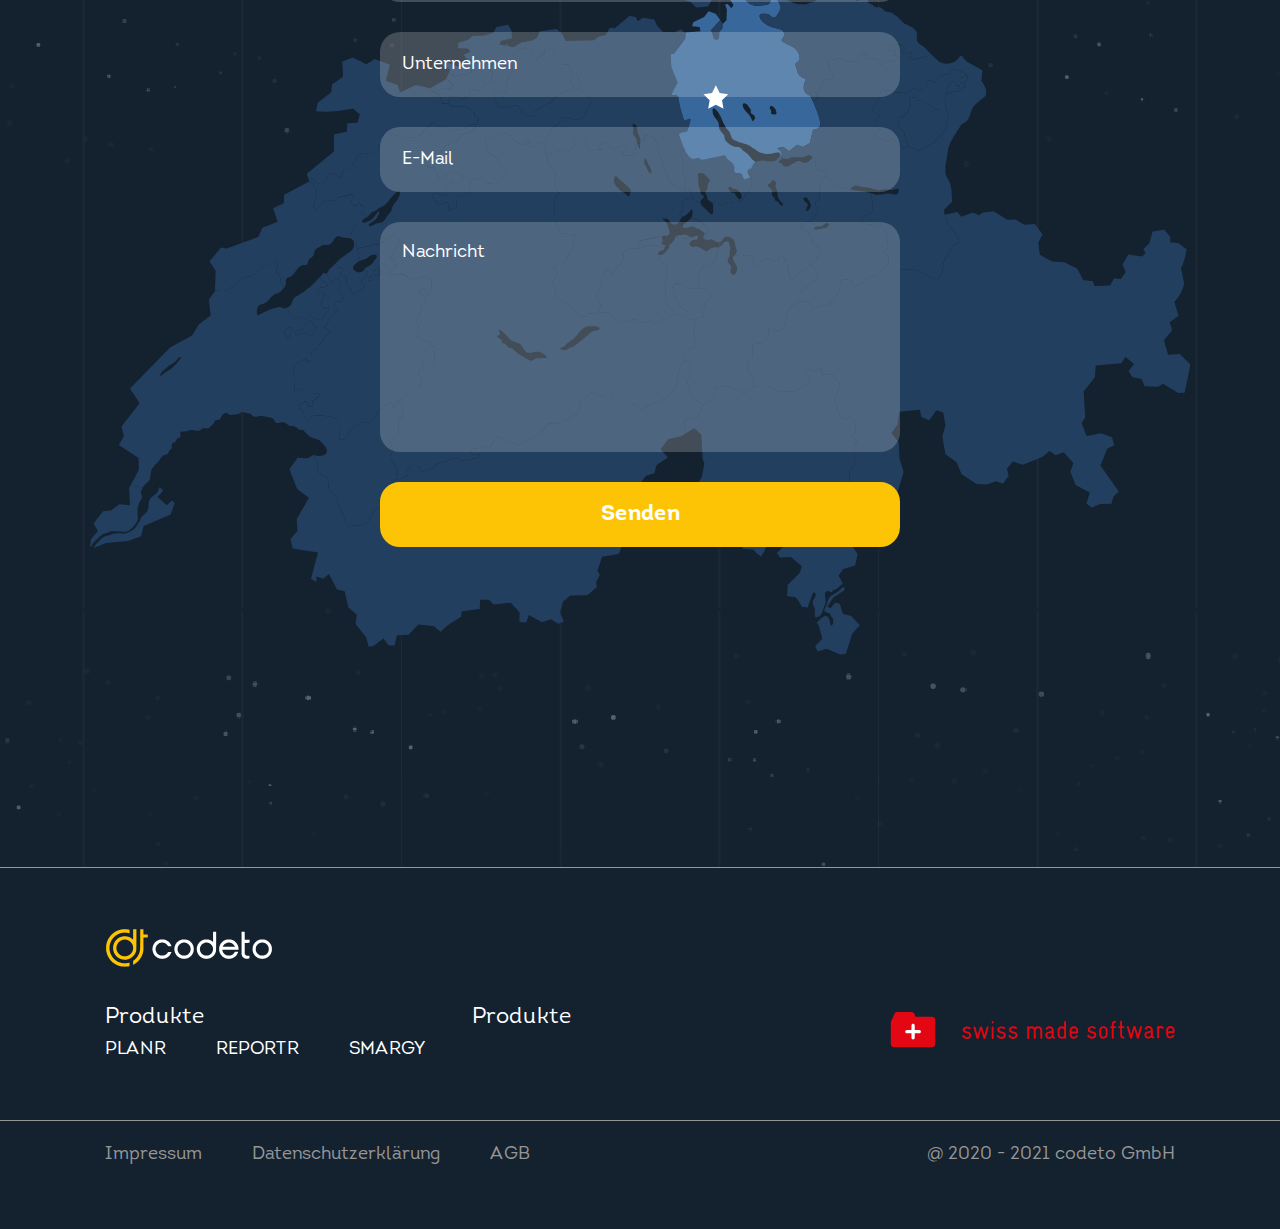
==== commit c11bb0a6: "final" ====
--- a/index.html
+++ b/index.html
@@ -65,7 +65,7 @@
     <section class="products">
       <div class="container">
         <div class="row justify-content-center">
-          <div class="col-md-6">
+          <div class="col-lg-6 col-md-8 col-xs-12">
             <h2 class="section__title">Wir sind ein junges Unternehmen aus Zürich </h2>
             <div class="section__description">mit dem Ziel, Software zu erstellen, welche möglichst vielen Menschen das
               Leben
@@ -75,35 +75,35 @@
           </div>
         </div>
         <div class="row products-item">
-          <div class="col-md-6">
+          <div class="col-md-6 col-xs-12">
             <h3>PLANR</h3>
             <p>Lorem ipsum dolor sit amet, consectetur adipiscing elit, sed do eiusmod tempor incididunt ut labore et
               dolore magna aliqua. Ut enim ad minim veniam, quis nostrud exercitation ullamco laboris nisi ut aliquip ex
               ea commodo consequat. Duis aute irure dolor in reprehenderit in voluptate velit esse cillum dolore.</p>
           </div>
-          <div class="col-md-6 products-item__image">
+          <div class="col-md-6 col-xs-12 products-item__image">
             <img src="./img/product-image-1.png" alt="planr">
           </div>
         </div>
         <div class="row products-item">
-          <div class="col-md-6">
+          <div class="col-md-6 col-xs-12">
             <h3>RERORTR</h3>
             <p>Lorem ipsum dolor sit amet, consectetur adipiscing elit, sed do eiusmod tempor incididunt ut labore et
               dolore magna aliqua. Ut enim ad minim veniam, quis nostrud exercitation ullamco laboris nisi ut aliquip ex
               ea commodo consequat. Duis aute irure dolor in reprehenderit in voluptate velit esse cillum dolore.</p>
           </div>
-          <div class="col-md-6 products-item__image">
+          <div class="col-md-6 col-xs-12 products-item__image">
             <img src="./img/product-image-2.png" alt="planr">
           </div>
         </div>
         <div class="row products-item">
-          <div class="col-md-6">
+          <div class="col-md-6 col-xs-12">
             <h3>SMARGY</h3>
             <p>Lorem ipsum dolor sit amet, consectetur adipiscing elit, sed do eiusmod tempor incididunt ut labore et
               dolore magna aliqua. Ut enim ad minim veniam, quis nostrud exercitation ullamco laboris nisi ut aliquip ex
               ea commodo consequat. Duis aute irure dolor in reprehenderit in voluptate velit esse cillum dolore.</p>
           </div>
-          <div class="col-md-6 products-item__image">
+          <div class="col-md-6 col-xs-12 products-item__image">
             <img src="./img/product-image-3.png" alt="planr">
           </div>
         </div>
@@ -112,7 +112,7 @@
     <section class="team">
       <div class="container">
         <div class="row justify-content-center mb-30">
-          <div class="col-lg-9">
+          <div class="col-lg-9 col-xs-12">
             <h2 class="section__title">Unternehmen</h2>
             <div class="section__description">Wir wollen zusammen als Team mit soliden Produkten, die halten was sie
               versprechen, möglichst vielen Unternehen und Menschen das Arbeitsleben ein bisschen einfacher und
@@ -196,12 +196,34 @@
       </div>
     </section>
     <section class="roadmap">
-      <img src="./img/roadmap.svg" alt="">
+      <!-- <img src="./img/roadmap-desktop.svg" alt=""> -->
+      <div class="container">
+        <div class="roadmap-mobile">
+          <div class="roadmap-mobile-logo">
+            <img src="./img/codeto-logo.svg" alt="codeto logo">
+          </div>
+          <div class="roadmap-mobile-line"></div>
+        </div>
+        <div class="roadmap-frames-container">
+          <div class="roadmap-frame roadmap-frame-1">
+            Wachsen - lassen sie uns gemeinsam wachsen und erfolgreich sein
+          </div>
+          <div class="roadmap-frame roadmap-frame-2">
+            Erneuern - Produkte werden ständig weiterentwickelt, dank Ihnen und mit Ihnen
+          </div>
+          <div class="roadmap-frame roadmap-frame-3">
+            Adoptieren – es ist Zeit, die Einführung in der gesamten Organisation zu verbreiten
+          </div>
+          <div class="roadmap-frame roadmap-frame-4">
+            Onboard – wir identifizieren Ihre Werte und Ziele und bieten ein gutes Onboarding-Erlebnis
+          </div>
+        </div>
+      </div>
     </section>
     <section class="contacts">
       <div class="container">
         <div class="row justify-content-center mb-30">
-          <div class="col-lg-7">
+          <div class="col-lg-7 col-md-10 col-xs-12">
             <h2 class="section__title">Kontaktieren Sie uns</h2>
             <div class="section__description">Melden Sie sich für eine kostenlose Beratung unserer Produkte, eine Demo
               oder
@@ -240,7 +262,7 @@
           <img src="./img/main-logo.svg" alt="Codeto logo">
         </a>
         <div class="row footer-row">
-          <div class="col-lg-4">
+          <div class="col-lg-4 col-xs-12 footer-column">
             <a href="#" class="footer__link footer__main__link">Produkte</a>
             <div class="footer-list">
               <a href="#" class="footer__link">PLANR</a>
@@ -248,10 +270,10 @@
               <a href="#" class="footer__link">SMARGY</a>
             </div>
           </div>
-          <div class="col-lg-4">
+          <div class="col-lg-4 col-xs-12 footer-column">
             <a href="#" class="footer__link footer__main__link">Produkte</a>
           </div>
-          <div class="col-lg-4 footer-icon">
+          <div class="col-lg-4 col-xs-12 footer-column footer-icon">
             <img src="./img/swiss-made-software.svg" alt="swiss software icon">
           </div>
         </div>
--- a/css/main.css
+++ b/css/main.css
@@ -89,6 +89,13 @@
   text-align: center;
 }
 
+@media (max-width: 767px) {
+  .section__title {
+    font-size: 36px;
+    line-height: 40px;
+  }
+}
+
 .section__description {
   font-size: 22px;
   text-align: center;
@@ -492,12 +499,22 @@
 
 .footer {
   background: #14212F;
+  overflow-x: hidden;
 }
 
 .footer-top {
   padding: 60px 0;
   border-top: 1px solid #969696;
   border-bottom: 1px solid #969696;
+}
+
+@media (max-width: 991px) {
+  .footer-top {
+    padding: 60px 0 30px 0;
+  }
+  .footer-top .footer-list {
+    padding-left: 16px;
+  }
 }
 
 .footer-bottom {
@@ -516,6 +533,15 @@
           justify-content: space-between;
 }
 
+@media (max-width: 991px) {
+  .footer-bottom .container {
+    -webkit-box-orient: vertical;
+    -webkit-box-direction: normal;
+        -ms-flex-direction: column;
+            flex-direction: column;
+  }
+}
+
 .footer-bottom .container .footer__link {
   color: #969696;
 }
@@ -526,6 +552,18 @@
 
 .footer-bottom .container .copyright-text {
   color: #969696;
+}
+
+@media (max-width: 991px) {
+  .footer-bottom .footer-list {
+    -webkit-box-orient: vertical;
+    -webkit-box-direction: normal;
+        -ms-flex-direction: column;
+            flex-direction: column;
+    -webkit-box-align: center;
+        -ms-flex-align: center;
+            align-items: center;
+  }
 }
 
 .footer-icon {
@@ -549,12 +587,45 @@
   width: 168px;
 }
 
+@media (max-width: 991px) {
+  .footer__logo {
+    margin: auto auto 40px auto;
+  }
+}
+
 .footer__logo img {
   display: block;
   width: 100%;
   height: 100%;
   -o-object-fit: contain;
      object-fit: contain;
+}
+
+@media (max-width: 991px) {
+  .footer-row.row {
+    -webkit-box-orient: vertical;
+    -webkit-box-direction: normal;
+        -ms-flex-direction: column;
+            flex-direction: column;
+  }
+}
+
+@media (max-width: 991px) {
+  .footer-column {
+    display: -webkit-box;
+    display: -ms-flexbox;
+    display: flex;
+    -webkit-box-pack: center;
+        -ms-flex-pack: center;
+            justify-content: center;
+    -webkit-box-orient: vertical;
+    -webkit-box-direction: normal;
+        -ms-flex-direction: column;
+            flex-direction: column;
+    -webkit-box-align: center;
+        -ms-flex-align: center;
+            align-items: center;
+  }
 }
 
 .footer__link {
@@ -568,6 +639,12 @@
   position: relative;
 }
 
+@media (max-width: 991px) {
+  .footer__link {
+    margin: 0 20px 30px 20px;
+  }
+}
+
 .footer__link:before {
   content: '';
   position: absolute;
@@ -588,6 +665,12 @@
 
 .footer__link:last-child {
   margin-right: 0;
+}
+
+@media (max-width: 991px) {
+  .footer__link:last-child {
+    margin: 0 20px 30px 20px;
+  }
 }
 
 .footer__main__link {
@@ -600,19 +683,16 @@
   width: fit-content;
 }
 
+@media (max-width: 991px) {
+  .footer__main__link {
+    margin: 0 0 20px 0;
+  }
+}
+
 .footer-list {
   display: -webkit-box;
   display: -ms-flexbox;
   display: flex;
-}
-
-@media (max-width: 991px) {
-  .footer-list {
-    -webkit-box-orient: vertical;
-    -webkit-box-direction: normal;
-        -ms-flex-direction: column;
-            flex-direction: column;
-  }
 }
 
 .container {
@@ -1428,6 +1508,7 @@
   background-color: #14212F;
   background-image: url("../img/background-image.svg");
   background-position: center;
+  overflow-x: hidden;
 }
 
 .hero-screen {
@@ -1448,6 +1529,13 @@
   }
 }
 
+@media (max-width: 767px) {
+  .hero-screen {
+    height: 640px;
+    padding: 97px 0 0 0;
+  }
+}
+
 .hero-screen:before {
   content: "";
   position: absolute;
@@ -1462,6 +1550,12 @@
   background: linear-gradient(180deg, rgba(20, 33, 47, 0) 0%, rgba(20, 33, 47, 0) 59.96%, #14212f 100%, rgba(20, 33, 47, 0) 99.06%);
 }
 
+@media (max-width: 767px) {
+  .hero-screen:before {
+    display: none;
+  }
+}
+
 .hero-screen h1 {
   font-weight: 700;
   font-size: 45px;
@@ -1470,6 +1564,13 @@
   margin-bottom: 16px;
 }
 
+@media (max-width: 767px) {
+  .hero-screen h1 {
+    font-size: 36px;
+    line-height: 40px;
+  }
+}
+
 .hero-screen h3 {
   font-size: 22px;
   max-width: 475px;
@@ -1480,8 +1581,20 @@
   padding-top: 120px;
 }
 
+@media (max-width: 991px) {
+  .products {
+    padding-top: 60px;
+  }
+}
+
 .products .section__description {
   margin-bottom: 120px;
+}
+
+@media (max-width: 991px) {
+  .products .section__description {
+    margin-bottom: 60px;
+  }
 }
 
 .products img {
@@ -1502,6 +1615,13 @@
           justify-content: space-between;
 }
 
+@media (max-width: 767px) {
+  .products-item {
+    margin-bottom: 40px;
+    text-align: center;
+  }
+}
+
 .products-item:nth-child(odd) {
   -webkit-box-orient: horizontal;
   -webkit-box-direction: reverse;
@@ -1509,6 +1629,18 @@
           flex-direction: row-reverse;
 }
 
+@media (max-width: 767px) {
+  .products-item:nth-child(odd) {
+    -webkit-box-orient: horizontal;
+    -webkit-box-direction: normal;
+        -ms-flex-direction: row;
+            flex-direction: row;
+    -webkit-box-pack: center;
+        -ms-flex-pack: center;
+            justify-content: center;
+  }
+}
+
 .products-item h3 {
   color: #FCC404;
   font-size: 36px;
@@ -1523,8 +1655,24 @@
           flex: 0 0 46%;
 }
 
+@media (max-width: 767px) {
+  .products-item__image {
+    margin: 20px auto auto auto;
+    max-width: 100%;
+    -webkit-box-flex: 0;
+        -ms-flex: 0 0 100%;
+            flex: 0 0 100%;
+  }
+}
+
 .team {
   margin-bottom: 160px;
+}
+
+@media (max-width: 991px) {
+  .team {
+    margin: 60px 0;
+  }
 }
 
 .team-item {
@@ -1550,15 +1698,164 @@
 }
 
 .roadmap {
+  height: 690px;
   margin-bottom: 90px;
-}
-
-.roadmap img {
-  width: 100%;
+  background-image: url("../img/roadmap-desktop.svg");
+  background-repeat: no-repeat;
+  background-size: contain;
+  background-position: center;
+}
+
+@media (max-width: 1500px) {
+  .roadmap {
+    background-size: cover;
+  }
+}
+
+@media (max-width: 991px) {
+  .roadmap {
+    background: none;
+    height: auto;
+  }
+}
+
+.roadmap .container {
+  max-width: 1200px;
+  height: 100%;
+  position: relative;
+}
+
+.roadmap-frames-container {
+  height: 100%;
+}
+
+.roadmap-frame {
+  position: absolute;
+  width: 490px;
+  background: #ffffff;
+  -webkit-box-shadow: 0px 10px 40px rgba(0, 0, 0, 0.1);
+          box-shadow: 0px 10px 40px rgba(0, 0, 0, 0.1);
+  border-radius: 20px;
+  color: #3d3131;
+  padding: 20px;
+}
+
+@media (max-width: 1250px) {
+  .roadmap-frame {
+    width: 350px;
+  }
+}
+
+@media (max-width: 991px) {
+  .roadmap-frame {
+    position: relative;
+    top: unset !important;
+    left: unset !important;
+    right: unset !important;
+    width: calc(100% - 60px);
+    margin-left: auto;
+    margin-bottom: 20px;
+  }
+  .roadmap-frame:before {
+    content: '';
+    background: #FCC404;
+    position: absolute;
+    width: 25px;
+    height: 25px;
+    border-radius: 100%;
+    top: 50%;
+    left: -48px;
+    border: 5px solid #ffffff;
+    -webkit-transform: translateY(-50%);
+        -ms-transform: translateY(-50%);
+            transform: translateY(-50%);
+  }
+  .roadmap-frame:last-child:after {
+    content: '';
+    background: #14212F;
+    width: 60px;
+    height: 50%;
+    position: absolute;
+    top: calc(50% + 12.5px);
+    left: -60px;
+  }
+}
+
+.roadmap-frame-1 {
+  right: 0;
+  top: 110px;
+}
+
+@media (max-width: 1250px) {
+  .roadmap-frame-1 {
+    right: 15px;
+    top: 93px;
+  }
+}
+
+.roadmap-frame-2 {
+  left: 0;
+  top: 230px;
+}
+
+@media (max-width: 1250px) {
+  .roadmap-frame-2 {
+    left: 15px;
+    top: 217px;
+  }
+}
+
+.roadmap-frame-3 {
+  right: 0;
+  top: 340px;
+}
+
+@media (max-width: 1250px) {
+  .roadmap-frame-3 {
+    right: 15px;
+    top: 327px;
+  }
+}
+
+.roadmap-frame-4 {
+  left: 0;
+  top: 437px;
+}
+
+@media (max-width: 1250px) {
+  .roadmap-frame-4 {
+    left: 15px;
+    top: 427px;
+  }
+}
+
+.roadmap-mobile {
+  display: none;
+}
+
+@media (max-width: 991px) {
+  .roadmap-mobile {
+    display: block;
+  }
+}
+
+.roadmap-mobile-line {
+  position: absolute;
+  width: 4px;
+  height: calc(100% - 65px);
+  left: 38px;
+  border-radius: 20px;
+  background: #FCC404;
 }
 
 .contacts {
   padding-bottom: 130px;
+}
+
+@media (max-width: 767px) {
+  .contacts {
+    padding-bottom: 0;
+  }
 }
 
 .contacts .container {
@@ -1567,6 +1864,14 @@
   background-repeat: no-repeat;
   background-size: contain;
   background-position: 50% 70%;
+}
+
+@media (max-width: 767px) {
+  .contacts .container {
+    padding-bottom: 60px;
+    background-size: 150%;
+    background-position: 50% 50%;
+  }
 }
 
 .btn-primary {
@@ -1590,9 +1895,9 @@
           justify-content: center;
   cursor: pointer;
   border: 2px solid #FCC404;
-  -webkit-transition: all .3s ease-in-out;
-  -o-transition: all .3s ease-in-out;
-  transition: all .3s ease-in-out;
+  -webkit-transition: all 0.3s ease-in-out;
+  -o-transition: all 0.3s ease-in-out;
+  transition: all 0.3s ease-in-out;
 }
 
 .btn-primary:hover {
@@ -1610,7 +1915,8 @@
   height: 230px;
 }
 
-.form-group input, .form-group textarea {
+.form-group input,
+.form-group textarea {
   border: none;
   width: 100%;
   height: 100%;
@@ -1626,35 +1932,42 @@
   transition: all 0.3s ease-out;
 }
 
-.form-group input::-webkit-input-placeholder, .form-group textarea::-webkit-input-placeholder {
+.form-group input::-webkit-input-placeholder,
+.form-group textarea::-webkit-input-placeholder {
   color: #ffffff;
   opacity: 1;
 }
 
-.form-group input:-ms-input-placeholder, .form-group textarea:-ms-input-placeholder {
+.form-group input:-ms-input-placeholder,
+.form-group textarea:-ms-input-placeholder {
   color: #ffffff;
   opacity: 1;
 }
 
-.form-group input::-ms-input-placeholder, .form-group textarea::-ms-input-placeholder {
+.form-group input::-ms-input-placeholder,
+.form-group textarea::-ms-input-placeholder {
   color: #ffffff;
   opacity: 1;
 }
 
-.form-group input::placeholder, .form-group textarea::placeholder {
+.form-group input::placeholder,
+.form-group textarea::placeholder {
   color: #ffffff;
   opacity: 1;
 }
 
-.form-group input:-ms-input-placeholder, .form-group textarea:-ms-input-placeholder {
+.form-group input:-ms-input-placeholder,
+.form-group textarea:-ms-input-placeholder {
   color: #ffffff;
 }
 
-.form-group input::-ms-input-placeholder, .form-group textarea::-ms-input-placeholder {
+.form-group input::-ms-input-placeholder,
+.form-group textarea::-ms-input-placeholder {
   color: #ffffff;
 }
 
-.form-group input:focus, .form-group textarea:focus {
+.form-group input:focus,
+.form-group textarea:focus {
   outline: none;
   border-color: #FCC404;
 }
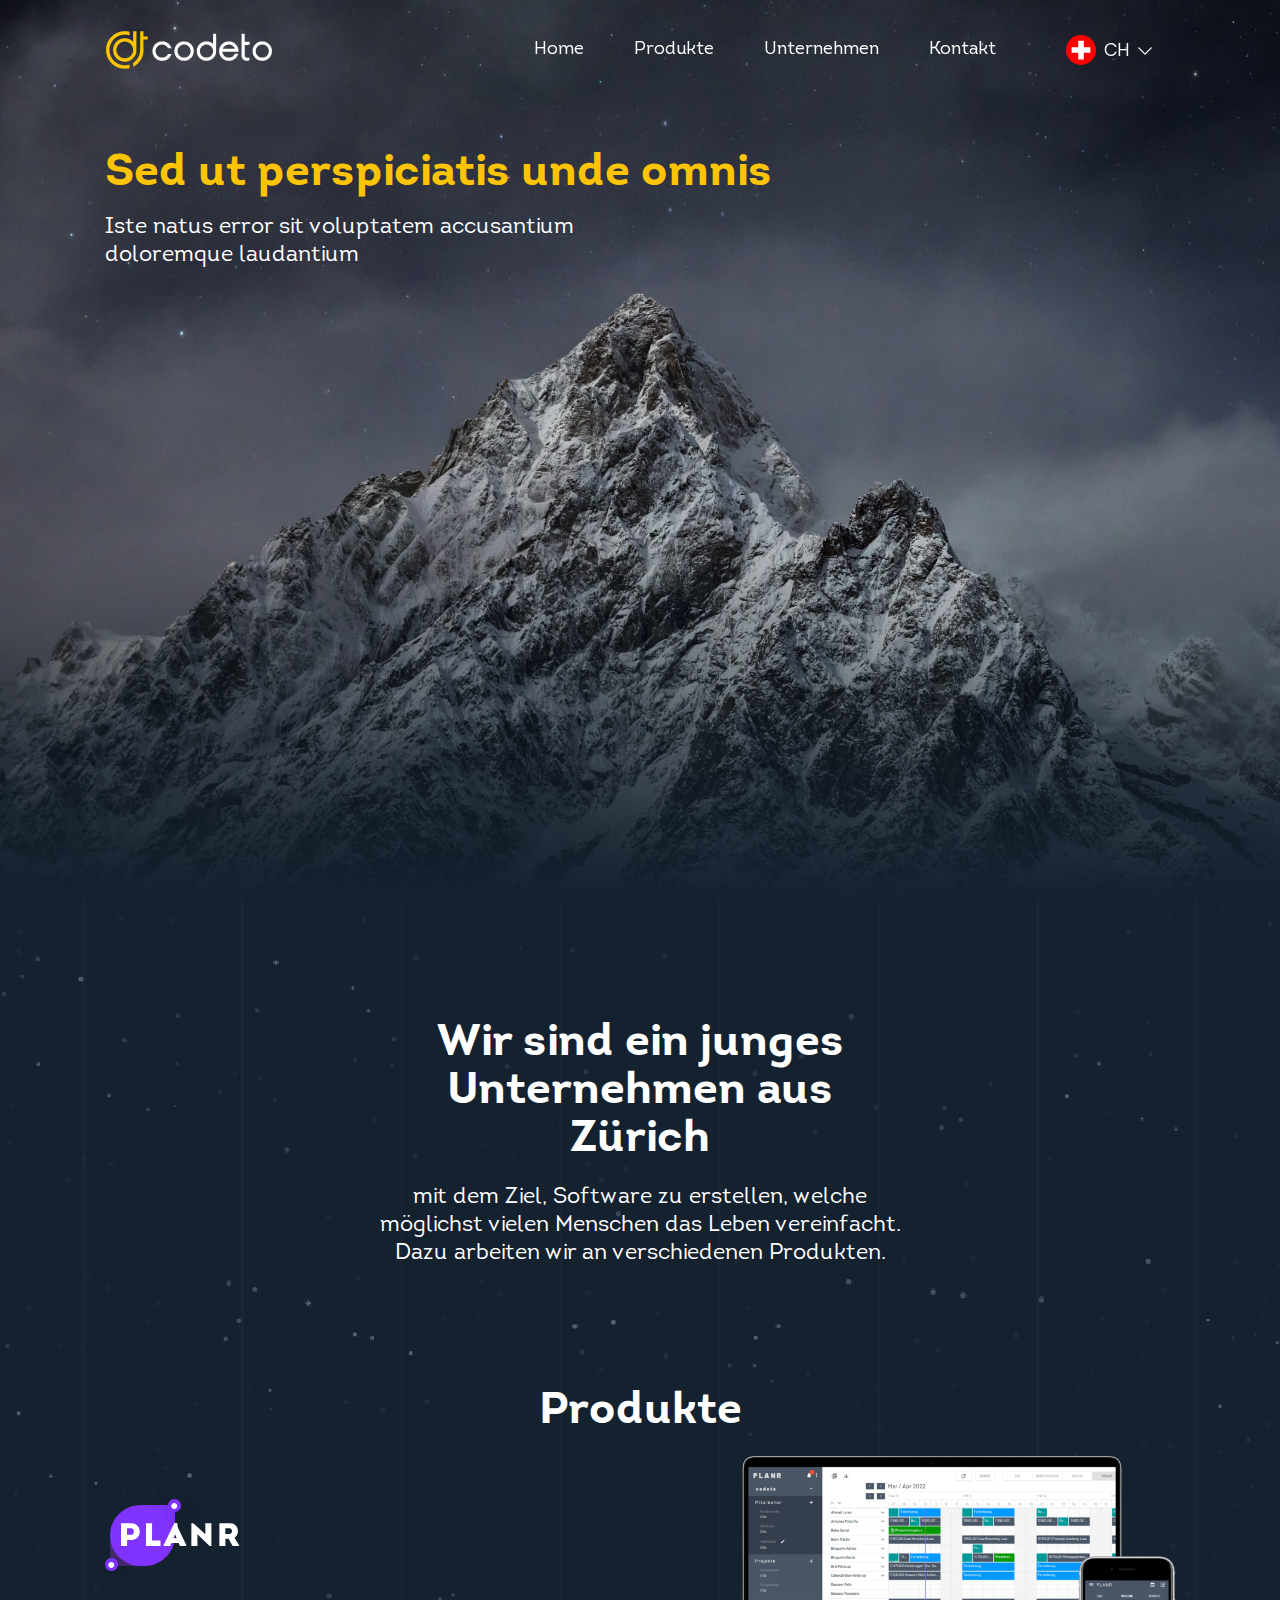
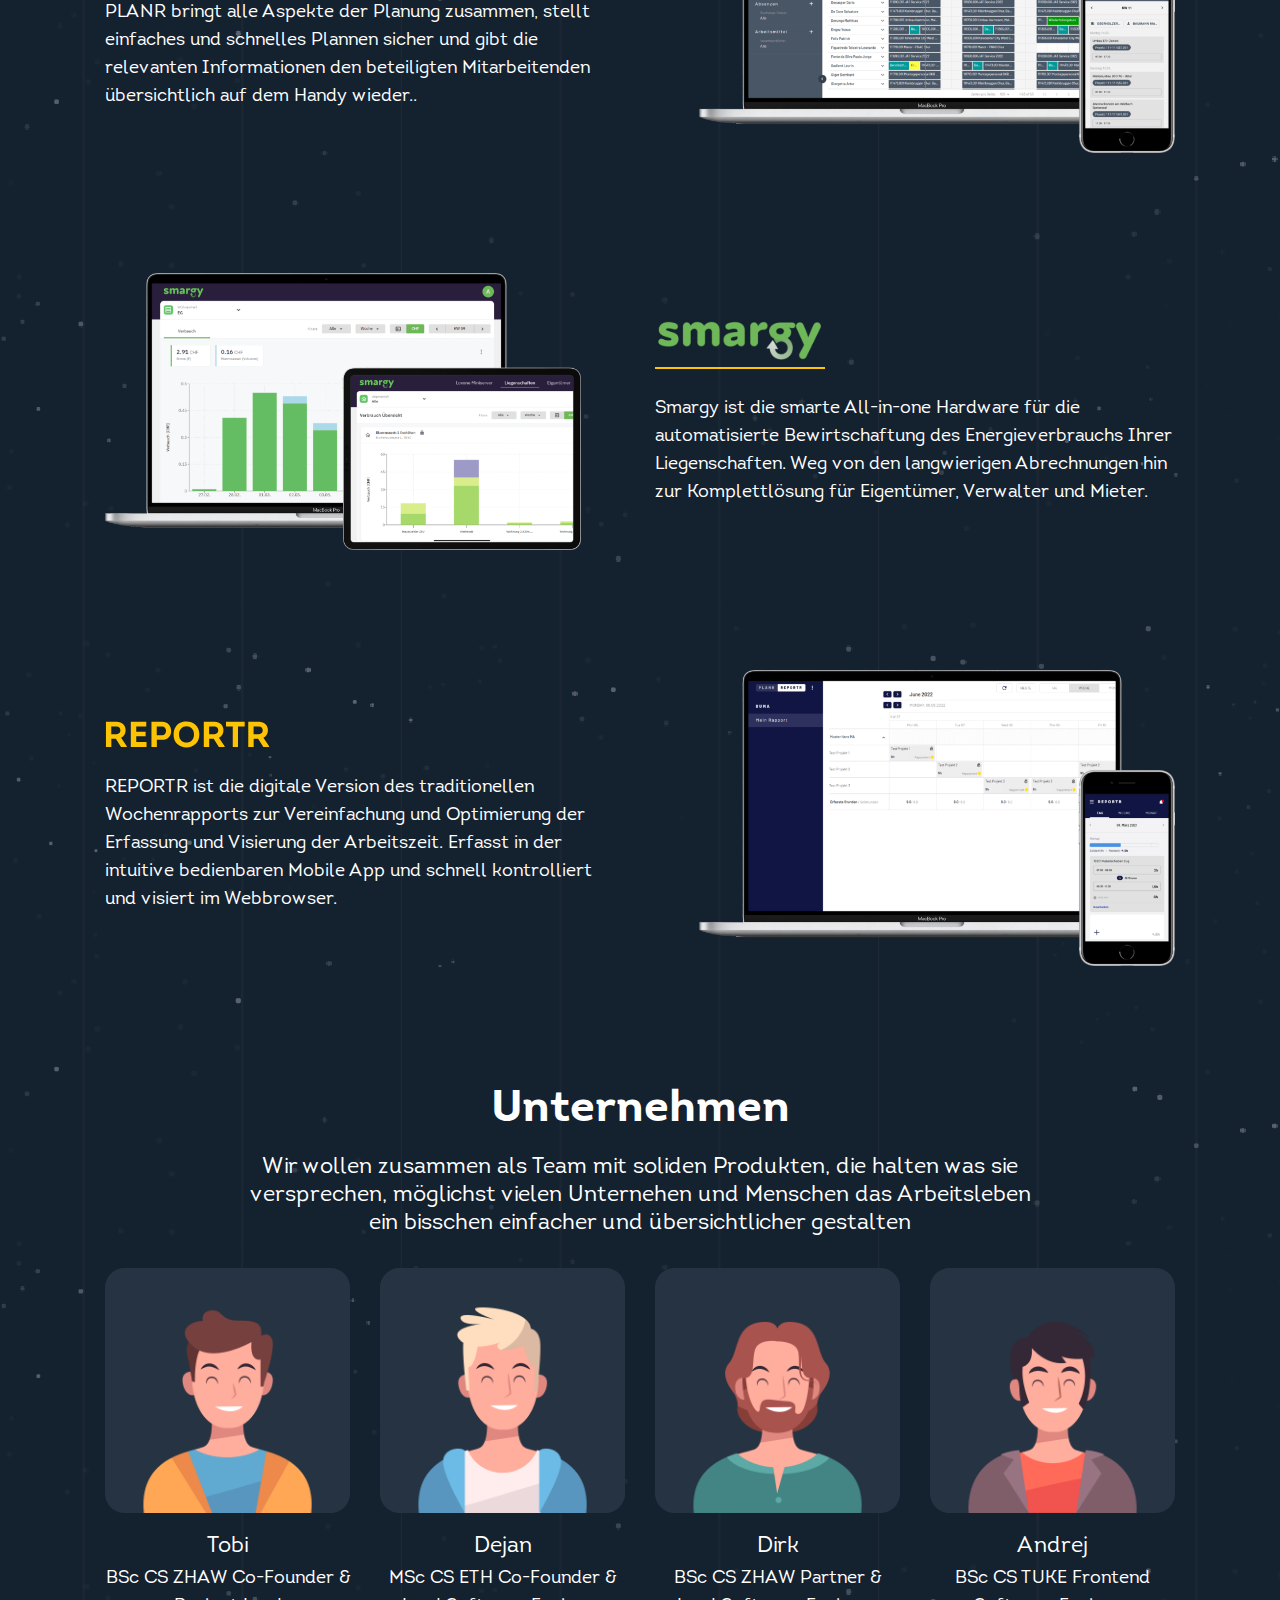
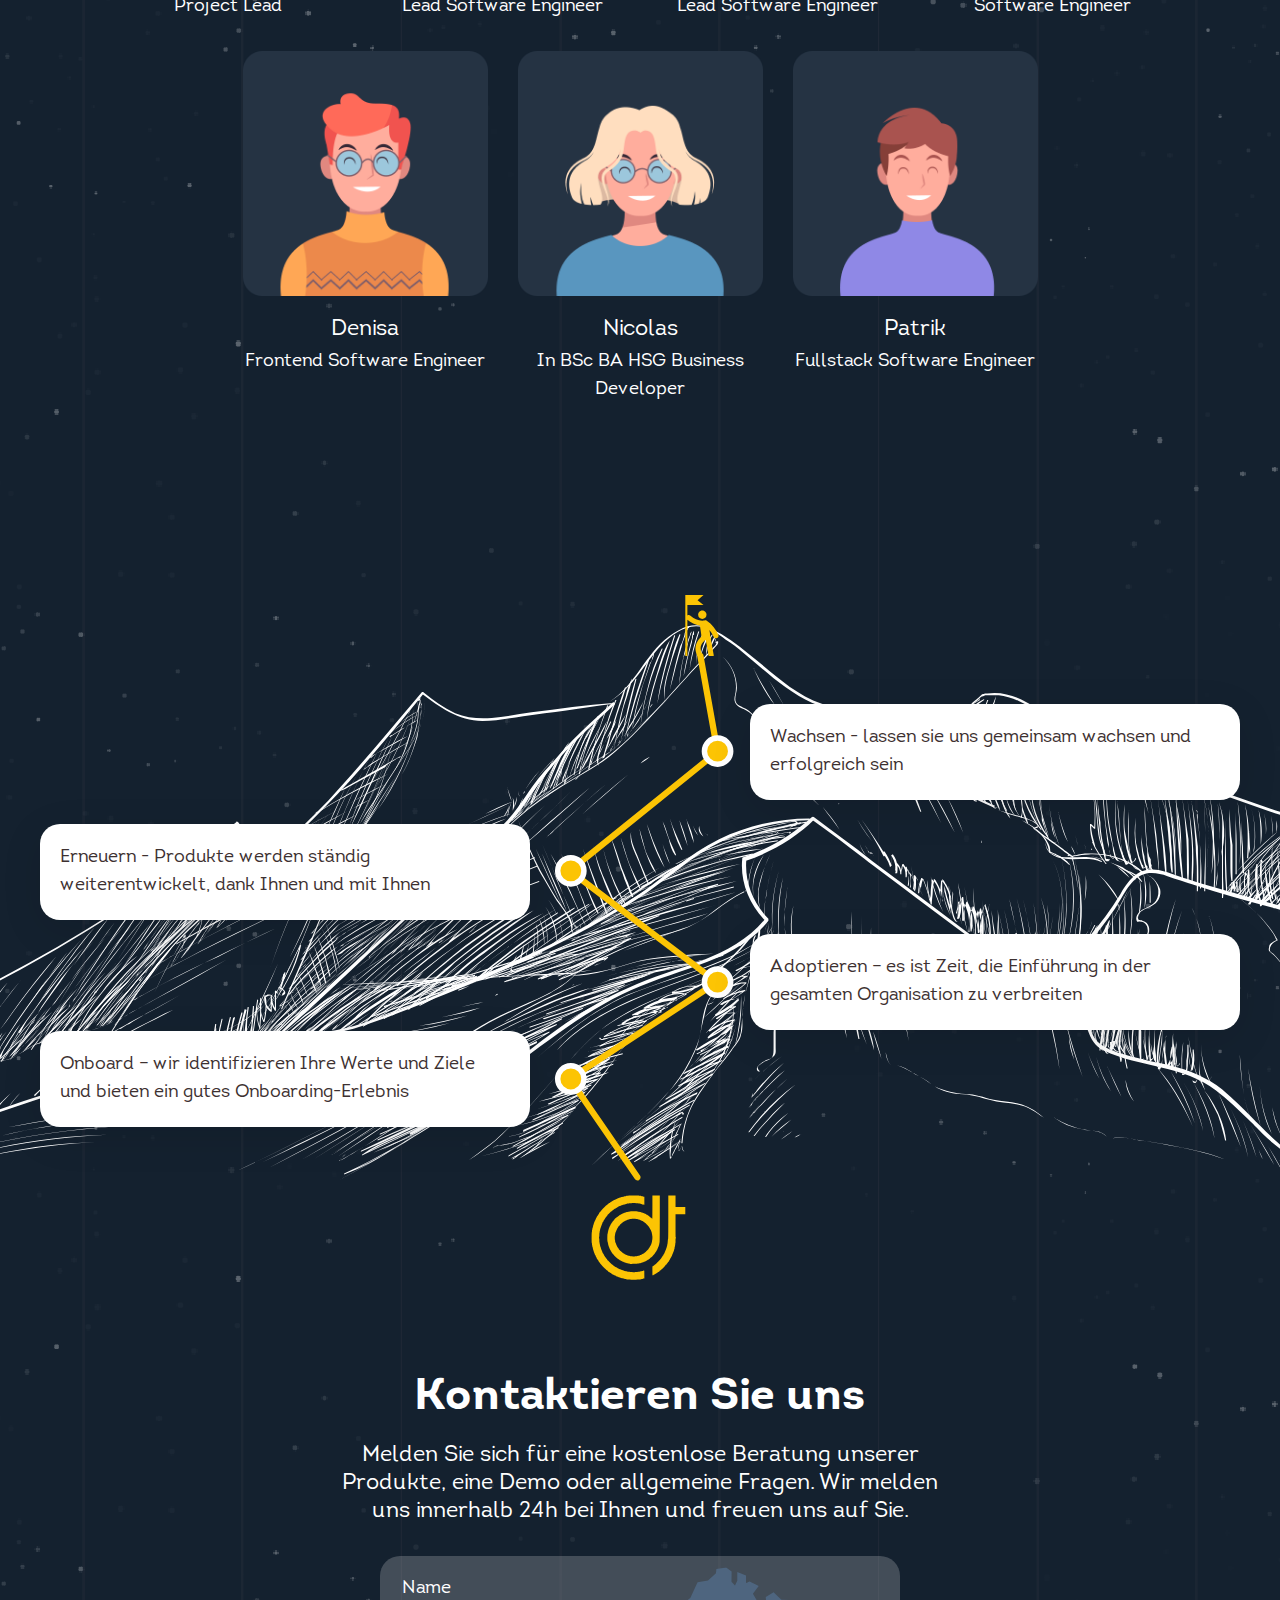
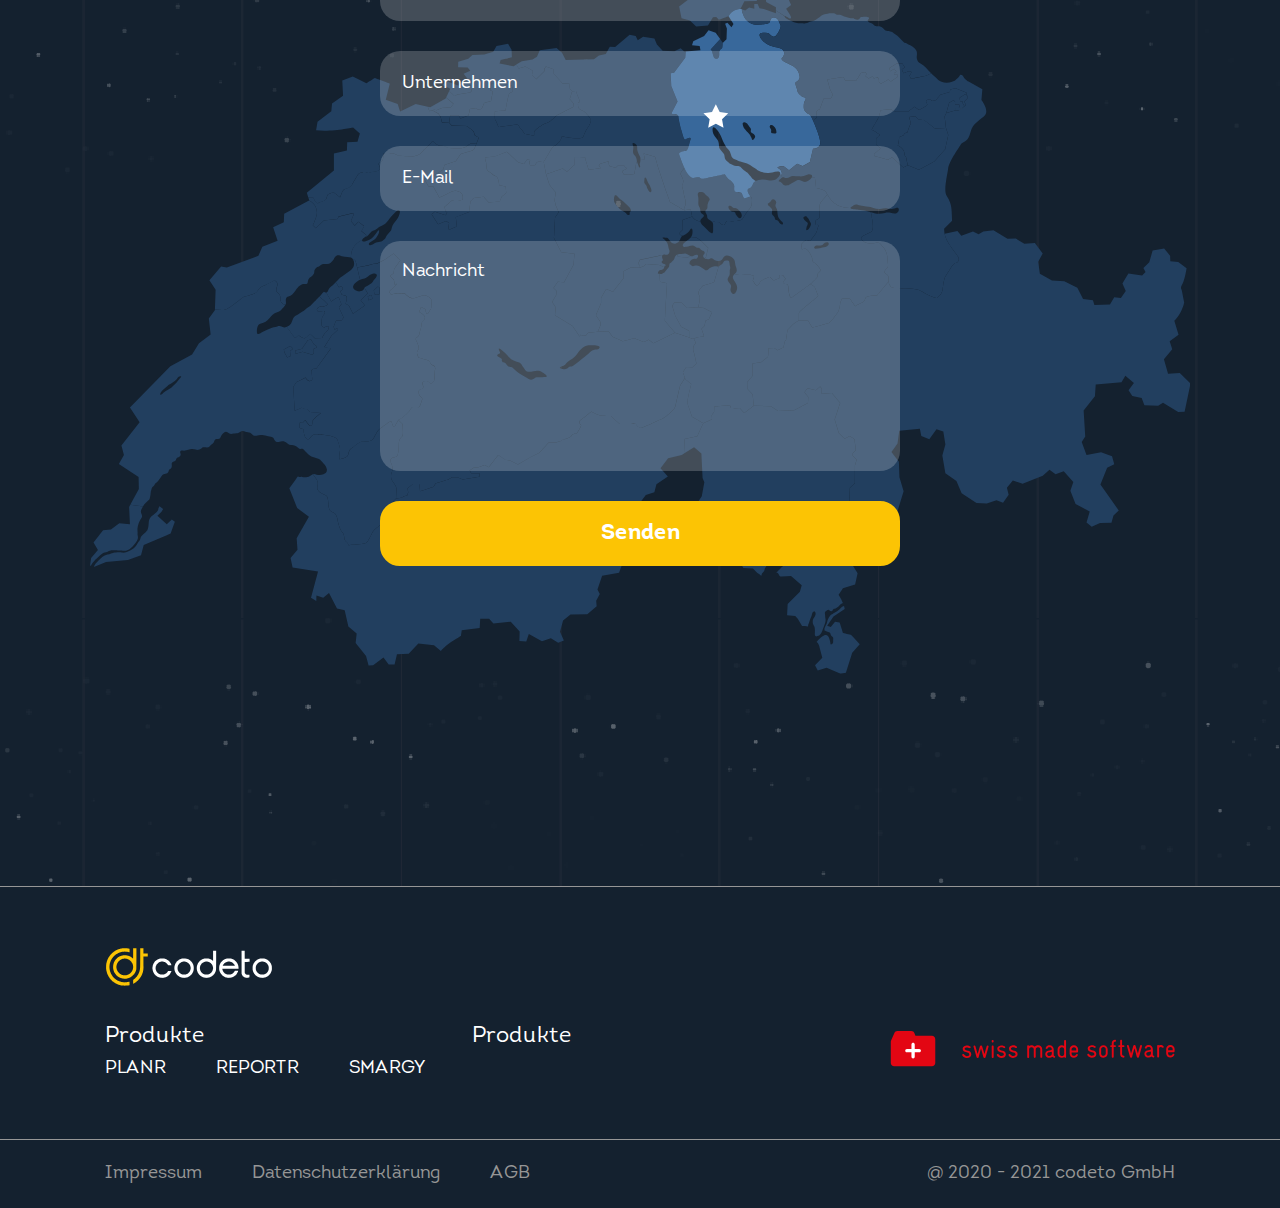
==== commit 68124f70: "added new content on products block" ====
--- a/index.html
+++ b/index.html
@@ -76,35 +76,29 @@
         </div>
         <div class="row products-item">
           <div class="col-md-6 col-xs-12">
-            <h3>PLANR</h3>
-            <p>Lorem ipsum dolor sit amet, consectetur adipiscing elit, sed do eiusmod tempor incididunt ut labore et
-              dolore magna aliqua. Ut enim ad minim veniam, quis nostrud exercitation ullamco laboris nisi ut aliquip ex
-              ea commodo consequat. Duis aute irure dolor in reprehenderit in voluptate velit esse cillum dolore.</p>
+            <img src="./img/products-1-logo.svg" alt="planr logo" class="products-logo">
+            <p>PLANR bringt alle Aspekte der Planung zusammen, stellt einfaches und schnelles Plannen sicher und gibt die relevanten Informationen den beteiligten Mitarbeitenden übersichtlich auf dem Handy wieder..</p>
           </div>
           <div class="col-md-6 col-xs-12 products-item__image">
-            <img src="./img/product-image-1.png" alt="planr">
+            <img src="./img/products-1-image.png" alt="planr">
           </div>
         </div>
         <div class="row products-item">
           <div class="col-md-6 col-xs-12">
-            <h3>RERORTR</h3>
-            <p>Lorem ipsum dolor sit amet, consectetur adipiscing elit, sed do eiusmod tempor incididunt ut labore et
-              dolore magna aliqua. Ut enim ad minim veniam, quis nostrud exercitation ullamco laboris nisi ut aliquip ex
-              ea commodo consequat. Duis aute irure dolor in reprehenderit in voluptate velit esse cillum dolore.</p>
+            <img src="./img/products-2-logo.svg" alt="smargy logo" class="products-logo">
+            <p>Smargy ist die smarte All-in-one Hardware für die automatisierte Bewirtschaftung des Energieverbrauchs Ihrer Liegenschaften. Weg von den langwierigen Abrechnungen hin zur Komplettlösung für Eigentümer, Verwalter und Mieter.</p>
           </div>
           <div class="col-md-6 col-xs-12 products-item__image">
-            <img src="./img/product-image-2.png" alt="planr">
+            <img src="./img/products-2-image.png" alt="smargy">
           </div>
         </div>
         <div class="row products-item">
           <div class="col-md-6 col-xs-12">
-            <h3>SMARGY</h3>
-            <p>Lorem ipsum dolor sit amet, consectetur adipiscing elit, sed do eiusmod tempor incididunt ut labore et
-              dolore magna aliqua. Ut enim ad minim veniam, quis nostrud exercitation ullamco laboris nisi ut aliquip ex
-              ea commodo consequat. Duis aute irure dolor in reprehenderit in voluptate velit esse cillum dolore.</p>
+            <img src="./img/products-3-logo.svg" alt="reportr logo" class="products-logo">
+            <p>REPORTR ist die digitale Version des traditionellen Wochenrapports zur Vereinfachung und Optimierung der Erfassung und Visierung der Arbeitszeit. Erfasst in der intuitive bedienbaren Mobile App und schnell kontrolliert und visiert im Webbrowser.</p>
           </div>
           <div class="col-md-6 col-xs-12 products-item__image">
-            <img src="./img/product-image-3.png" alt="planr">
+            <img src="./img/products-3-image.png" alt="reportr">
           </div>
         </div>
       </div>
--- a/css/main.css
+++ b/css/main.css
@@ -53,8 +53,7 @@
 }
 
 *, ::after, ::before {
-  -webkit-box-sizing: border-box;
-          box-sizing: border-box;
+  box-sizing: border-box;
 }
 
 @font-face {
@@ -108,8 +107,6 @@
   width: 100%;
   z-index: 1002;
   padding: 25px 0;
-  -webkit-transition: all 0.3s ease-out;
-  -o-transition: all 0.3s ease-out;
   transition: all 0.3s ease-out;
 }
 
@@ -136,14 +133,12 @@
 
 .header.js-nav-open .burger::before {
   -webkit-transform: rotate(45deg);
-      -ms-transform: rotate(45deg);
           transform: rotate(45deg);
   top: 50%;
 }
 
 .header.js-nav-open .burger::after {
   -webkit-transform: rotate(-45deg);
-      -ms-transform: rotate(-45deg);
           transform: rotate(-45deg);
   top: 50%;
   bottom: unset;
@@ -151,15 +146,9 @@
 
 .header .container {
   z-index: 2;
-  display: -webkit-box;
-  display: -ms-flexbox;
   display: flex;
-  -webkit-box-align: center;
-      -ms-flex-align: center;
-          align-items: center;
-  -webkit-box-pack: justify;
-      -ms-flex-pack: justify;
-          justify-content: space-between;
+  align-items: center;
+  justify-content: space-between;
 }
 
 .header__logo {
@@ -183,12 +172,8 @@
 }
 
 .header-nav {
-  display: -webkit-box;
-  display: -ms-flexbox;
   display: flex;
-  -webkit-box-align: center;
-      -ms-flex-align: center;
-          align-items: center;
+  align-items: center;
 }
 
 @media (max-width: 991px) {
@@ -200,35 +185,19 @@
     top: 0;
     left: -150vw;
     padding: 125px 15px 30px 15px;
-    -webkit-box-orient: vertical;
-    -webkit-box-direction: normal;
-        -ms-flex-direction: column;
-            flex-direction: column;
-    -webkit-box-align: start;
-        -ms-flex-align: start;
-            align-items: flex-start;
-    -webkit-transition: all 0.3s ease-out;
-    -o-transition: all 0.3s ease-out;
+    flex-direction: column;
+    align-items: flex-start;
     transition: all 0.3s ease-out;
   }
   .header-nav .nav {
-    -webkit-box-orient: vertical;
-    -webkit-box-direction: normal;
-        -ms-flex-direction: column;
-            flex-direction: column;
-    -webkit-box-align: start;
-        -ms-flex-align: start;
-            align-items: flex-start;
+    flex-direction: column;
+    align-items: flex-start;
   }
 }
 
 .nav {
-  display: -webkit-box;
-  display: -ms-flexbox;
   display: flex;
-  -webkit-box-align: center;
-      -ms-flex-align: center;
-          align-items: center;
+  align-items: center;
 }
 
 .nav-item {
@@ -269,8 +238,6 @@
   position: absolute;
   height: 2px;
   opacity: 0;
-  -webkit-transition: all 0.3s ease-out;
-  -o-transition: all 0.3s ease-out;
   transition: all 0.3s ease-out;
 }
 
@@ -285,12 +252,8 @@
   padding: 0 10px;
   cursor: pointer;
   position: relative;
-  display: -webkit-box;
-  display: -ms-flexbox;
   display: flex;
-  -webkit-box-align: center;
-      -ms-flex-align: center;
-          align-items: center;
+  align-items: center;
 }
 
 .lang-options {
@@ -300,8 +263,6 @@
   visibility: hidden;
   pointer-events: none;
   z-index: 2;
-  -webkit-transition: all 0.3s ease-out;
-  -o-transition: all 0.3s ease-out;
   transition: all 0.3s ease-out;
   margin-top: 8px;
   padding: 0 20px;
@@ -321,12 +282,8 @@
   color: #ffffff;
   line-height: 30px;
   cursor: pointer;
-  -webkit-transition: all 0.3s ease-out;
-  -o-transition: all 0.3s ease-out;
   transition: all 0.3s ease-out;
   z-index: 99;
-  display: -webkit-box;
-  display: -ms-flexbox;
   display: flex;
   text-decoration: none;
 }
@@ -364,20 +321,14 @@
 
 .lang-select__trigger {
   position: relative;
-  display: -webkit-box;
-  display: -ms-flexbox;
   display: flex;
-  -webkit-box-align: center;
-      -ms-flex-align: center;
-          align-items: center;
+  align-items: center;
   font-weight: 500;
   color: #ffffff;
   line-height: 24px;
   background: transparent;
   cursor: pointer;
   font-size: 18px;
-  -webkit-transition: all 0.3s ease-out;
-  -o-transition: all 0.3s ease-out;
   transition: all 0.3s ease-out;
   padding: 10px 20px;
   border-radius: 10px;
@@ -403,11 +354,7 @@
 .lang-select__trigger span {
   color: #ffffff;
   line-height: 1;
-  display: -webkit-box;
-  display: -ms-flexbox;
   display: flex;
-  -webkit-transition: all 0.3s ease-out;
-  -o-transition: all 0.3s ease-out;
   transition: all 0.3s ease-out;
 }
 
@@ -427,8 +374,6 @@
   height: 18px;
   display: block;
   margin-left: 5px;
-  -webkit-transition: all 0.3s ease-out;
-  -o-transition: all 0.3s ease-out;
   transition: all 0.3s ease-out;
 }
 
@@ -450,15 +395,12 @@
 
 .lang-select.open .lang-select__trigger i {
   -webkit-transform: rotate(180deg);
-      -ms-transform: rotate(180deg);
           transform: rotate(180deg);
 }
 
 .burger {
   z-index: 100;
   position: relative;
-  display: -webkit-box;
-  display: -ms-flexbox;
   display: flex;
   max-width: 36px;
   min-width: 36px;
@@ -484,8 +426,6 @@
   height: 2px;
   background: #FCC404;
   border-radius: 10px;
-  -webkit-transition: all 0.3s ease-out;
-  -o-transition: all 0.3s ease-out;
   transition: all 0.3s ease-out;
 }
 
@@ -518,27 +458,18 @@
 }
 
 .footer-bottom {
-  padding: 20px 0 60px 0;
+  padding: 20px 0 20px 0;
 }
 
 .footer-bottom .container {
-  display: -webkit-box;
-  display: -ms-flexbox;
   display: flex;
-  -webkit-box-align: center;
-      -ms-flex-align: center;
-          align-items: center;
-  -webkit-box-pack: justify;
-      -ms-flex-pack: justify;
-          justify-content: space-between;
+  align-items: center;
+  justify-content: space-between;
 }
 
 @media (max-width: 991px) {
   .footer-bottom .container {
-    -webkit-box-orient: vertical;
-    -webkit-box-direction: normal;
-        -ms-flex-direction: column;
-            flex-direction: column;
+    flex-direction: column;
   }
 }
 
@@ -556,23 +487,14 @@
 
 @media (max-width: 991px) {
   .footer-bottom .footer-list {
-    -webkit-box-orient: vertical;
-    -webkit-box-direction: normal;
-        -ms-flex-direction: column;
-            flex-direction: column;
-    -webkit-box-align: center;
-        -ms-flex-align: center;
-            align-items: center;
+    flex-direction: column;
+    align-items: center;
   }
 }
 
 .footer-icon {
-  display: -webkit-box;
-  display: -ms-flexbox;
   display: flex;
-  -webkit-box-pack: end;
-      -ms-flex-pack: end;
-          justify-content: flex-end;
+  justify-content: flex-end;
 }
 
 .footer-icon img {
@@ -581,8 +503,6 @@
 
 .footer__logo {
   margin-bottom: 40px;
-  display: -webkit-box;
-  display: -ms-flexbox;
   display: flex;
   width: 168px;
 }
@@ -603,28 +523,16 @@
 
 @media (max-width: 991px) {
   .footer-row.row {
-    -webkit-box-orient: vertical;
-    -webkit-box-direction: normal;
-        -ms-flex-direction: column;
-            flex-direction: column;
+    flex-direction: column;
   }
 }
 
 @media (max-width: 991px) {
   .footer-column {
-    display: -webkit-box;
-    display: -ms-flexbox;
     display: flex;
-    -webkit-box-pack: center;
-        -ms-flex-pack: center;
-            justify-content: center;
-    -webkit-box-orient: vertical;
-    -webkit-box-direction: normal;
-        -ms-flex-direction: column;
-            flex-direction: column;
-    -webkit-box-align: center;
-        -ms-flex-align: center;
-            align-items: center;
+    justify-content: center;
+    flex-direction: column;
+    align-items: center;
   }
 }
 
@@ -654,8 +562,6 @@
   height: 2px;
   background: #ffffff;
   opacity: 0;
-  -webkit-transition: all 0.3s ease-out;
-  -o-transition: all 0.3s ease-out;
   transition: all 0.3s ease-out;
 }
 
@@ -690,8 +596,6 @@
 }
 
 .footer-list {
-  display: -webkit-box;
-  display: -ms-flexbox;
   display: flex;
 }
 
@@ -710,25 +614,15 @@
 }
 
 .row {
-  display: -webkit-box;
-  display: -ms-flexbox;
   display: flex;
-  -webkit-box-orient: horizontal;
-  -webkit-box-direction: normal;
-      -ms-flex-flow: row wrap;
-          flex-flow: row wrap;
+  flex-flow: row wrap;
   margin-left: -15px;
   margin-right: -15px;
 }
 
 .d-flex {
-  display: -webkit-box;
-  display: -ms-flexbox;
   display: flex;
-  -webkit-box-orient: horizontal;
-  -webkit-box-direction: normal;
-      -ms-flex-flow: row wrap;
-          flex-flow: row wrap;
+  flex-flow: row wrap;
 }
 
 .m-row {
@@ -776,63 +670,43 @@
 }
 
 .justify-content-center {
-  -webkit-box-pack: center;
-      -ms-flex-pack: center;
-          justify-content: center;
+  justify-content: center;
 }
 
 .justify-content-around {
-  -ms-flex-pack: distribute;
-      justify-content: space-around;
+  justify-content: space-around;
 }
 
 .justify-content-between {
-  -webkit-box-pack: justify;
-      -ms-flex-pack: justify;
-          justify-content: space-between;
+  justify-content: space-between;
 }
 
 .justify-content-end {
-  -webkit-box-pack: end;
-      -ms-flex-pack: end;
-          justify-content: flex-end;
+  justify-content: flex-end;
 }
 
 .justify-content-start {
-  -webkit-box-pack: start;
-      -ms-flex-pack: start;
-          justify-content: flex-start;
+  justify-content: flex-start;
 }
 
 .align-items-end {
-  -webkit-box-align: end;
-      -ms-flex-align: end;
-          align-items: flex-end;
+  align-items: flex-end;
 }
 
 .align-items-start {
-  -webkit-box-align: start;
-      -ms-flex-align: start;
-          align-items: flex-start;
+  align-items: flex-start;
 }
 
 .align-item-center {
-  -webkit-box-align: center;
-      -ms-flex-align: center;
-          align-items: center;
+  align-items: center;
 }
 
 .flex-direction-column {
-  -webkit-box-orient: vertical;
-  -webkit-box-direction: normal;
-      -ms-flex-direction: column;
-          flex-direction: column;
+  flex-direction: column;
 }
 
 .col-xs-1 {
-  -webkit-box-flex: 0;
-      -ms-flex: 0 0 8.33333%;
-          flex: 0 0 8.33333%;
+  flex: 0 0 8.33333%;
   width: 100%;
   max-width: 8.33333%;
   padding-right: 15px;
@@ -840,9 +714,7 @@
 }
 
 .col-xs-2 {
-  -webkit-box-flex: 0;
-      -ms-flex: 0 0 16.66667%;
-          flex: 0 0 16.66667%;
+  flex: 0 0 16.66667%;
   width: 100%;
   max-width: 16.66667%;
   padding-right: 15px;
@@ -850,9 +722,7 @@
 }
 
 .col-xs-3 {
-  -webkit-box-flex: 0;
-      -ms-flex: 0 0 25.0%;
-          flex: 0 0 25.0%;
+  flex: 0 0 25.0%;
   width: 100%;
   max-width: 25.0%;
   padding-right: 15px;
@@ -860,9 +730,7 @@
 }
 
 .col-xs-4 {
-  -webkit-box-flex: 0;
-      -ms-flex: 0 0 33.33333%;
-          flex: 0 0 33.33333%;
+  flex: 0 0 33.33333%;
   width: 100%;
   max-width: 33.33333%;
   padding-right: 15px;
@@ -870,9 +738,7 @@
 }
 
 .col-xs-5 {
-  -webkit-box-flex: 0;
-      -ms-flex: 0 0 41.66666%;
-          flex: 0 0 41.66666%;
+  flex: 0 0 41.66666%;
   width: 100%;
   max-width: 41.66666%;
   padding-right: 15px;
@@ -880,9 +746,7 @@
 }
 
 .col-xs-6 {
-  -webkit-box-flex: 0;
-      -ms-flex: 0 0 50.0%;
-          flex: 0 0 50.0%;
+  flex: 0 0 50.0%;
   width: 100%;
   max-width: 50.0%;
   padding-right: 15px;
@@ -890,9 +754,7 @@
 }
 
 .col-xs-7 {
-  -webkit-box-flex: 0;
-      -ms-flex: 0 0 58.33333%;
-          flex: 0 0 58.33333%;
+  flex: 0 0 58.33333%;
   width: 100%;
   max-width: 58.33333%;
   padding-right: 15px;
@@ -900,9 +762,7 @@
 }
 
 .col-xs-8 {
-  -webkit-box-flex: 0;
-      -ms-flex: 0 0 66.66666%;
-          flex: 0 0 66.66666%;
+  flex: 0 0 66.66666%;
   width: 100%;
   max-width: 66.66666%;
   padding-right: 15px;
@@ -910,9 +770,7 @@
 }
 
 .col-xs-9 {
-  -webkit-box-flex: 0;
-      -ms-flex: 0 0 75.0%;
-          flex: 0 0 75.0%;
+  flex: 0 0 75.0%;
   width: 100%;
   max-width: 75.0%;
   padding-right: 15px;
@@ -920,9 +778,7 @@
 }
 
 .col-xs-10 {
-  -webkit-box-flex: 0;
-      -ms-flex: 0 0 83.33333%;
-          flex: 0 0 83.33333%;
+  flex: 0 0 83.33333%;
   width: 100%;
   max-width: 83.33333%;
   padding-right: 15px;
@@ -930,9 +786,7 @@
 }
 
 .col-xs-11 {
-  -webkit-box-flex: 0;
-      -ms-flex: 0 0 91.66666%;
-          flex: 0 0 91.66666%;
+  flex: 0 0 91.66666%;
   width: 100%;
   max-width: 91.66666%;
   padding-right: 15px;
@@ -940,9 +794,7 @@
 }
 
 .col-xs-12 {
-  -webkit-box-flex: 0;
-      -ms-flex: 0 0 100.0%;
-          flex: 0 0 100.0%;
+  flex: 0 0 100.0%;
   width: 100%;
   max-width: 100.0%;
   padding-right: 15px;
@@ -951,108 +803,84 @@
 
 @media (min-width: 576px) {
   .col-sm-1 {
-    -webkit-box-flex: 0;
-        -ms-flex: 0 0 8.33333%;
-            flex: 0 0 8.33333%;
+    flex: 0 0 8.33333%;
     width: 100%;
     max-width: 8.33333%;
     padding-right: 15px;
     padding-left: 15px;
   }
   .col-sm-2 {
-    -webkit-box-flex: 0;
-        -ms-flex: 0 0 16.66667%;
-            flex: 0 0 16.66667%;
+    flex: 0 0 16.66667%;
     width: 100%;
     max-width: 16.66667%;
     padding-right: 15px;
     padding-left: 15px;
   }
   .col-sm-3 {
-    -webkit-box-flex: 0;
-        -ms-flex: 0 0 25.0%;
-            flex: 0 0 25.0%;
+    flex: 0 0 25.0%;
     width: 100%;
     max-width: 25.0%;
     padding-right: 15px;
     padding-left: 15px;
   }
   .col-sm-4 {
-    -webkit-box-flex: 0;
-        -ms-flex: 0 0 33.33333%;
-            flex: 0 0 33.33333%;
+    flex: 0 0 33.33333%;
     width: 100%;
     max-width: 33.33333%;
     padding-right: 15px;
     padding-left: 15px;
   }
   .col-sm-5 {
-    -webkit-box-flex: 0;
-        -ms-flex: 0 0 41.66666%;
-            flex: 0 0 41.66666%;
+    flex: 0 0 41.66666%;
     width: 100%;
     max-width: 41.66666%;
     padding-right: 15px;
     padding-left: 15px;
   }
   .col-sm-6 {
-    -webkit-box-flex: 0;
-        -ms-flex: 0 0 50.0%;
-            flex: 0 0 50.0%;
+    flex: 0 0 50.0%;
     width: 100%;
     max-width: 50.0%;
     padding-right: 15px;
     padding-left: 15px;
   }
   .col-sm-7 {
-    -webkit-box-flex: 0;
-        -ms-flex: 0 0 58.33333%;
-            flex: 0 0 58.33333%;
+    flex: 0 0 58.33333%;
     width: 100%;
     max-width: 58.33333%;
     padding-right: 15px;
     padding-left: 15px;
   }
   .col-sm-8 {
-    -webkit-box-flex: 0;
-        -ms-flex: 0 0 66.66666%;
-            flex: 0 0 66.66666%;
+    flex: 0 0 66.66666%;
     width: 100%;
     max-width: 66.66666%;
     padding-right: 15px;
     padding-left: 15px;
   }
   .col-sm-9 {
-    -webkit-box-flex: 0;
-        -ms-flex: 0 0 75.0%;
-            flex: 0 0 75.0%;
+    flex: 0 0 75.0%;
     width: 100%;
     max-width: 75.0%;
     padding-right: 15px;
     padding-left: 15px;
   }
   .col-sm-10 {
-    -webkit-box-flex: 0;
-        -ms-flex: 0 0 83.33333%;
-            flex: 0 0 83.33333%;
+    flex: 0 0 83.33333%;
     width: 100%;
     max-width: 83.33333%;
     padding-right: 15px;
     padding-left: 15px;
   }
   .col-sm-11 {
-    -webkit-box-flex: 0;
-        -ms-flex: 0 0 91.66666%;
-            flex: 0 0 91.66666%;
+    flex: 0 0 91.66666%;
     width: 100%;
     max-width: 91.66666%;
     padding-right: 15px;
     padding-left: 15px;
   }
   .col-sm-12 {
-    -webkit-box-flex: 0;
-        -ms-flex: 0 0 100.0%;
-            flex: 0 0 100.0%;
+    flex: 0 0 100.0%;
     width: 100%;
     max-width: 100.0%;
     padding-right: 15px;
@@ -1062,108 +890,84 @@
 
 @media (min-width: 768px) {
   .col-md-1 {
-    -webkit-box-flex: 0;
-        -ms-flex: 0 0 8.33333%;
-            flex: 0 0 8.33333%;
+    flex: 0 0 8.33333%;
     width: 100%;
     max-width: 8.33333%;
     padding-right: 15px;
     padding-left: 15px;
   }
   .col-md-2 {
-    -webkit-box-flex: 0;
-        -ms-flex: 0 0 16.66667%;
-            flex: 0 0 16.66667%;
+    flex: 0 0 16.66667%;
     width: 100%;
     max-width: 16.66667%;
     padding-right: 15px;
     padding-left: 15px;
   }
   .col-md-3 {
-    -webkit-box-flex: 0;
-        -ms-flex: 0 0 25.0%;
-            flex: 0 0 25.0%;
+    flex: 0 0 25.0%;
     width: 100%;
     max-width: 25.0%;
     padding-right: 15px;
     padding-left: 15px;
   }
   .col-md-4 {
-    -webkit-box-flex: 0;
-        -ms-flex: 0 0 33.33333%;
-            flex: 0 0 33.33333%;
+    flex: 0 0 33.33333%;
     width: 100%;
     max-width: 33.33333%;
     padding-right: 15px;
     padding-left: 15px;
   }
   .col-md-5 {
-    -webkit-box-flex: 0;
-        -ms-flex: 0 0 41.66666%;
-            flex: 0 0 41.66666%;
+    flex: 0 0 41.66666%;
     width: 100%;
     max-width: 41.66666%;
     padding-right: 15px;
     padding-left: 15px;
   }
   .col-md-6 {
-    -webkit-box-flex: 0;
-        -ms-flex: 0 0 50.0%;
-            flex: 0 0 50.0%;
+    flex: 0 0 50.0%;
     width: 100%;
     max-width: 50.0%;
     padding-right: 15px;
     padding-left: 15px;
   }
   .col-md-7 {
-    -webkit-box-flex: 0;
-        -ms-flex: 0 0 58.33333%;
-            flex: 0 0 58.33333%;
+    flex: 0 0 58.33333%;
     width: 100%;
     max-width: 58.33333%;
     padding-right: 15px;
     padding-left: 15px;
   }
   .col-md-8 {
-    -webkit-box-flex: 0;
-        -ms-flex: 0 0 66.66666%;
-            flex: 0 0 66.66666%;
+    flex: 0 0 66.66666%;
     width: 100%;
     max-width: 66.66666%;
     padding-right: 15px;
     padding-left: 15px;
   }
   .col-md-9 {
-    -webkit-box-flex: 0;
-        -ms-flex: 0 0 75.0%;
-            flex: 0 0 75.0%;
+    flex: 0 0 75.0%;
     width: 100%;
     max-width: 75.0%;
     padding-right: 15px;
     padding-left: 15px;
   }
   .col-md-10 {
-    -webkit-box-flex: 0;
-        -ms-flex: 0 0 83.33333%;
-            flex: 0 0 83.33333%;
+    flex: 0 0 83.33333%;
     width: 100%;
     max-width: 83.33333%;
     padding-right: 15px;
     padding-left: 15px;
   }
   .col-md-11 {
-    -webkit-box-flex: 0;
-        -ms-flex: 0 0 91.66666%;
-            flex: 0 0 91.66666%;
+    flex: 0 0 91.66666%;
     width: 100%;
     max-width: 91.66666%;
     padding-right: 15px;
     padding-left: 15px;
   }
   .col-md-12 {
-    -webkit-box-flex: 0;
-        -ms-flex: 0 0 100.0%;
-            flex: 0 0 100.0%;
+    flex: 0 0 100.0%;
     width: 100%;
     max-width: 100.0%;
     padding-right: 15px;
@@ -1173,108 +977,84 @@
 
 @media (min-width: 992px) {
   .col-lg-1 {
-    -webkit-box-flex: 0;
-        -ms-flex: 0 0 8.33333%;
-            flex: 0 0 8.33333%;
+    flex: 0 0 8.33333%;
     width: 100%;
     max-width: 8.33333%;
     padding-right: 15px;
     padding-left: 15px;
   }
   .col-lg-2 {
-    -webkit-box-flex: 0;
-        -ms-flex: 0 0 16.66667%;
-            flex: 0 0 16.66667%;
+    flex: 0 0 16.66667%;
     width: 100%;
     max-width: 16.66667%;
     padding-right: 15px;
     padding-left: 15px;
   }
   .col-lg-3 {
-    -webkit-box-flex: 0;
-        -ms-flex: 0 0 25.0%;
-            flex: 0 0 25.0%;
+    flex: 0 0 25.0%;
     width: 100%;
     max-width: 25.0%;
     padding-right: 15px;
     padding-left: 15px;
   }
   .col-lg-4 {
-    -webkit-box-flex: 0;
-        -ms-flex: 0 0 33.33333%;
-            flex: 0 0 33.33333%;
+    flex: 0 0 33.33333%;
     width: 100%;
     max-width: 33.33333%;
     padding-right: 15px;
     padding-left: 15px;
   }
   .col-lg-5 {
-    -webkit-box-flex: 0;
-        -ms-flex: 0 0 41.66666%;
-            flex: 0 0 41.66666%;
+    flex: 0 0 41.66666%;
     width: 100%;
     max-width: 41.66666%;
     padding-right: 15px;
     padding-left: 15px;
   }
   .col-lg-6 {
-    -webkit-box-flex: 0;
-        -ms-flex: 0 0 50.0%;
-            flex: 0 0 50.0%;
+    flex: 0 0 50.0%;
     width: 100%;
     max-width: 50.0%;
     padding-right: 15px;
     padding-left: 15px;
   }
   .col-lg-7 {
-    -webkit-box-flex: 0;
-        -ms-flex: 0 0 58.33333%;
-            flex: 0 0 58.33333%;
+    flex: 0 0 58.33333%;
     width: 100%;
     max-width: 58.33333%;
     padding-right: 15px;
     padding-left: 15px;
   }
   .col-lg-8 {
-    -webkit-box-flex: 0;
-        -ms-flex: 0 0 66.66666%;
-            flex: 0 0 66.66666%;
+    flex: 0 0 66.66666%;
     width: 100%;
     max-width: 66.66666%;
     padding-right: 15px;
     padding-left: 15px;
   }
   .col-lg-9 {
-    -webkit-box-flex: 0;
-        -ms-flex: 0 0 75.0%;
-            flex: 0 0 75.0%;
+    flex: 0 0 75.0%;
     width: 100%;
     max-width: 75.0%;
     padding-right: 15px;
     padding-left: 15px;
   }
   .col-lg-10 {
-    -webkit-box-flex: 0;
-        -ms-flex: 0 0 83.33333%;
-            flex: 0 0 83.33333%;
+    flex: 0 0 83.33333%;
     width: 100%;
     max-width: 83.33333%;
     padding-right: 15px;
     padding-left: 15px;
   }
   .col-lg-11 {
-    -webkit-box-flex: 0;
-        -ms-flex: 0 0 91.66666%;
-            flex: 0 0 91.66666%;
+    flex: 0 0 91.66666%;
     width: 100%;
     max-width: 91.66666%;
     padding-right: 15px;
     padding-left: 15px;
   }
   .col-lg-12 {
-    -webkit-box-flex: 0;
-        -ms-flex: 0 0 100.0%;
-            flex: 0 0 100.0%;
+    flex: 0 0 100.0%;
     width: 100%;
     max-width: 100.0%;
     padding-right: 15px;
@@ -1284,108 +1064,84 @@
 
 @media (min-width: 1200px) {
   .col-xl-1 {
-    -webkit-box-flex: 0;
-        -ms-flex: 0 0 8.33333%;
-            flex: 0 0 8.33333%;
+    flex: 0 0 8.33333%;
     width: 100%;
     max-width: 8.33333%;
     padding-right: 15px;
     padding-left: 15px;
   }
   .col-xl-2 {
-    -webkit-box-flex: 0;
-        -ms-flex: 0 0 16.66667%;
-            flex: 0 0 16.66667%;
+    flex: 0 0 16.66667%;
     width: 100%;
     max-width: 16.66667%;
     padding-right: 15px;
     padding-left: 15px;
   }
   .col-xl-3 {
-    -webkit-box-flex: 0;
-        -ms-flex: 0 0 25.0%;
-            flex: 0 0 25.0%;
+    flex: 0 0 25.0%;
     width: 100%;
     max-width: 25.0%;
     padding-right: 15px;
     padding-left: 15px;
   }
   .col-xl-4 {
-    -webkit-box-flex: 0;
-        -ms-flex: 0 0 33.33333%;
-            flex: 0 0 33.33333%;
+    flex: 0 0 33.33333%;
     width: 100%;
     max-width: 33.33333%;
     padding-right: 15px;
     padding-left: 15px;
   }
   .col-xl-5 {
-    -webkit-box-flex: 0;
-        -ms-flex: 0 0 41.66666%;
-            flex: 0 0 41.66666%;
+    flex: 0 0 41.66666%;
     width: 100%;
     max-width: 41.66666%;
     padding-right: 15px;
     padding-left: 15px;
   }
   .col-xl-6 {
-    -webkit-box-flex: 0;
-        -ms-flex: 0 0 50.0%;
-            flex: 0 0 50.0%;
+    flex: 0 0 50.0%;
     width: 100%;
     max-width: 50.0%;
     padding-right: 15px;
     padding-left: 15px;
   }
   .col-xl-7 {
-    -webkit-box-flex: 0;
-        -ms-flex: 0 0 58.33333%;
-            flex: 0 0 58.33333%;
+    flex: 0 0 58.33333%;
     width: 100%;
     max-width: 58.33333%;
     padding-right: 15px;
     padding-left: 15px;
   }
   .col-xl-8 {
-    -webkit-box-flex: 0;
-        -ms-flex: 0 0 66.66666%;
-            flex: 0 0 66.66666%;
+    flex: 0 0 66.66666%;
     width: 100%;
     max-width: 66.66666%;
     padding-right: 15px;
     padding-left: 15px;
   }
   .col-xl-9 {
-    -webkit-box-flex: 0;
-        -ms-flex: 0 0 75.0%;
-            flex: 0 0 75.0%;
+    flex: 0 0 75.0%;
     width: 100%;
     max-width: 75.0%;
     padding-right: 15px;
     padding-left: 15px;
   }
   .col-xl-10 {
-    -webkit-box-flex: 0;
-        -ms-flex: 0 0 83.33333%;
-            flex: 0 0 83.33333%;
+    flex: 0 0 83.33333%;
     width: 100%;
     max-width: 83.33333%;
     padding-right: 15px;
     padding-left: 15px;
   }
   .col-xl-11 {
-    -webkit-box-flex: 0;
-        -ms-flex: 0 0 91.66666%;
-            flex: 0 0 91.66666%;
+    flex: 0 0 91.66666%;
     width: 100%;
     max-width: 91.66666%;
     padding-right: 15px;
     padding-left: 15px;
   }
   .col-xl-12 {
-    -webkit-box-flex: 0;
-        -ms-flex: 0 0 100.0%;
-            flex: 0 0 100.0%;
+    flex: 0 0 100.0%;
     width: 100%;
     max-width: 100.0%;
     padding-right: 15px;
@@ -1395,108 +1151,84 @@
 
 @media (max-width: 375px) {
   .col-exs-1 {
-    -webkit-box-flex: 0;
-        -ms-flex: 0 0 8.33333%;
-            flex: 0 0 8.33333%;
+    flex: 0 0 8.33333%;
     width: 100%;
     max-width: 8.33333%;
     padding-right: 15px;
     padding-left: 15px;
   }
   .col-exs-2 {
-    -webkit-box-flex: 0;
-        -ms-flex: 0 0 16.66667%;
-            flex: 0 0 16.66667%;
+    flex: 0 0 16.66667%;
     width: 100%;
     max-width: 16.66667%;
     padding-right: 15px;
     padding-left: 15px;
   }
   .col-exs-3 {
-    -webkit-box-flex: 0;
-        -ms-flex: 0 0 25.0%;
-            flex: 0 0 25.0%;
+    flex: 0 0 25.0%;
     width: 100%;
     max-width: 25.0%;
     padding-right: 15px;
     padding-left: 15px;
   }
   .col-exs-4 {
-    -webkit-box-flex: 0;
-        -ms-flex: 0 0 33.33333%;
-            flex: 0 0 33.33333%;
+    flex: 0 0 33.33333%;
     width: 100%;
     max-width: 33.33333%;
     padding-right: 15px;
     padding-left: 15px;
   }
   .col-exs-5 {
-    -webkit-box-flex: 0;
-        -ms-flex: 0 0 41.66666%;
-            flex: 0 0 41.66666%;
+    flex: 0 0 41.66666%;
     width: 100%;
     max-width: 41.66666%;
     padding-right: 15px;
     padding-left: 15px;
   }
   .col-exs-6 {
-    -webkit-box-flex: 0;
-        -ms-flex: 0 0 50.0%;
-            flex: 0 0 50.0%;
+    flex: 0 0 50.0%;
     width: 100%;
     max-width: 50.0%;
     padding-right: 15px;
     padding-left: 15px;
   }
   .col-exs-7 {
-    -webkit-box-flex: 0;
-        -ms-flex: 0 0 58.33333%;
-            flex: 0 0 58.33333%;
+    flex: 0 0 58.33333%;
     width: 100%;
     max-width: 58.33333%;
     padding-right: 15px;
     padding-left: 15px;
   }
   .col-exs-8 {
-    -webkit-box-flex: 0;
-        -ms-flex: 0 0 66.66666%;
-            flex: 0 0 66.66666%;
+    flex: 0 0 66.66666%;
     width: 100%;
     max-width: 66.66666%;
     padding-right: 15px;
     padding-left: 15px;
   }
   .col-exs-9 {
-    -webkit-box-flex: 0;
-        -ms-flex: 0 0 75.0%;
-            flex: 0 0 75.0%;
+    flex: 0 0 75.0%;
     width: 100%;
     max-width: 75.0%;
     padding-right: 15px;
     padding-left: 15px;
   }
   .col-exs-10 {
-    -webkit-box-flex: 0;
-        -ms-flex: 0 0 83.33333%;
-            flex: 0 0 83.33333%;
+    flex: 0 0 83.33333%;
     width: 100%;
     max-width: 83.33333%;
     padding-right: 15px;
     padding-left: 15px;
   }
   .col-exs-11 {
-    -webkit-box-flex: 0;
-        -ms-flex: 0 0 91.66666%;
-            flex: 0 0 91.66666%;
+    flex: 0 0 91.66666%;
     width: 100%;
     max-width: 91.66666%;
     padding-right: 15px;
     padding-left: 15px;
   }
   .col-exs-12 {
-    -webkit-box-flex: 0;
-        -ms-flex: 0 0 100.0%;
-            flex: 0 0 100.0%;
+    flex: 0 0 100.0%;
     width: 100%;
     max-width: 100.0%;
     padding-right: 15px;
@@ -1544,9 +1276,6 @@
   width: 100%;
   height: 100%;
   pointer-events: none;
-  background: -webkit-gradient(linear, left top, left bottom, from(rgba(20, 33, 47, 0)), color-stop(59.96%, rgba(20, 33, 47, 0)), color-stop(100%, #14212f), color-stop(99.06%, rgba(20, 33, 47, 0)));
-  background: -webkit-linear-gradient(top, rgba(20, 33, 47, 0) 0%, rgba(20, 33, 47, 0) 59.96%, #14212f 100%, rgba(20, 33, 47, 0) 99.06%);
-  background: -o-linear-gradient(top, rgba(20, 33, 47, 0) 0%, rgba(20, 33, 47, 0) 59.96%, #14212f 100%, rgba(20, 33, 47, 0) 99.06%);
   background: linear-gradient(180deg, rgba(20, 33, 47, 0) 0%, rgba(20, 33, 47, 0) 59.96%, #14212f 100%, rgba(20, 33, 47, 0) 99.06%);
 }
 
@@ -1587,6 +1316,10 @@
   }
 }
 
+.products-logo {
+  margin-bottom: 16px;
+}
+
 .products .section__description {
   margin-bottom: 120px;
 }
@@ -1597,22 +1330,10 @@
   }
 }
 
-.products img {
-  display: block;
-  width: 100%;
-  height: 100%;
-  -o-object-fit: cover;
-     object-fit: cover;
-}
-
 .products-item {
-  -webkit-box-align: center;
-      -ms-flex-align: center;
-          align-items: center;
+  align-items: center;
   margin-bottom: 120px;
-  -webkit-box-pack: justify;
-      -ms-flex-pack: justify;
-          justify-content: space-between;
+  justify-content: space-between;
 }
 
 @media (max-width: 767px) {
@@ -1623,45 +1344,34 @@
 }
 
 .products-item:nth-child(odd) {
-  -webkit-box-orient: horizontal;
-  -webkit-box-direction: reverse;
-      -ms-flex-direction: row-reverse;
-          flex-direction: row-reverse;
+  flex-direction: row-reverse;
 }
 
 @media (max-width: 767px) {
   .products-item:nth-child(odd) {
-    -webkit-box-orient: horizontal;
-    -webkit-box-direction: normal;
-        -ms-flex-direction: row;
-            flex-direction: row;
-    -webkit-box-pack: center;
-        -ms-flex-pack: center;
-            justify-content: center;
-  }
-}
-
-.products-item h3 {
-  color: #FCC404;
-  font-size: 36px;
-  font-weight: 700;
-  margin-bottom: 20px;
+    flex-direction: row;
+    justify-content: center;
+  }
 }
 
 .products-item__image {
   max-width: 46%;
-  -webkit-box-flex: 0;
-      -ms-flex: 0 0 46%;
-          flex: 0 0 46%;
+  flex: 0 0 46%;
+}
+
+.products-item__image img {
+  display: block;
+  width: 100%;
+  height: 100%;
+  -o-object-fit: cover;
+     object-fit: cover;
 }
 
 @media (max-width: 767px) {
   .products-item__image {
     margin: 20px auto auto auto;
     max-width: 100%;
-    -webkit-box-flex: 0;
-        -ms-flex: 0 0 100%;
-            flex: 0 0 100%;
+    flex: 0 0 100%;
   }
 }
 
@@ -1733,8 +1443,7 @@
   position: absolute;
   width: 490px;
   background: #ffffff;
-  -webkit-box-shadow: 0px 10px 40px rgba(0, 0, 0, 0.1);
-          box-shadow: 0px 10px 40px rgba(0, 0, 0, 0.1);
+  box-shadow: 0px 10px 40px rgba(0, 0, 0, 0.1);
   border-radius: 20px;
   color: #3d3131;
   padding: 20px;
@@ -1767,7 +1476,6 @@
     left: -48px;
     border: 5px solid #ffffff;
     -webkit-transform: translateY(-50%);
-        -ms-transform: translateY(-50%);
             transform: translateY(-50%);
   }
   .roadmap-frame:last-child:after {
@@ -1884,19 +1592,11 @@
   font-family: inherit;
   background: #FCC404;
   color: #ffffff;
-  display: -webkit-box;
-  display: -ms-flexbox;
   display: flex;
-  -webkit-box-align: center;
-      -ms-flex-align: center;
-          align-items: center;
-  -webkit-box-pack: center;
-      -ms-flex-pack: center;
-          justify-content: center;
+  align-items: center;
+  justify-content: center;
   cursor: pointer;
   border: 2px solid #FCC404;
-  -webkit-transition: all 0.3s ease-in-out;
-  -o-transition: all 0.3s ease-in-out;
   transition: all 0.3s ease-in-out;
 }
 
@@ -1927,8 +1627,6 @@
   font-size: inherit;
   color: inherit;
   border: 2px solid transparent;
-  -webkit-transition: all 0.3s ease-out;
-  -o-transition: all 0.3s ease-out;
   transition: all 0.3s ease-out;
 }
 
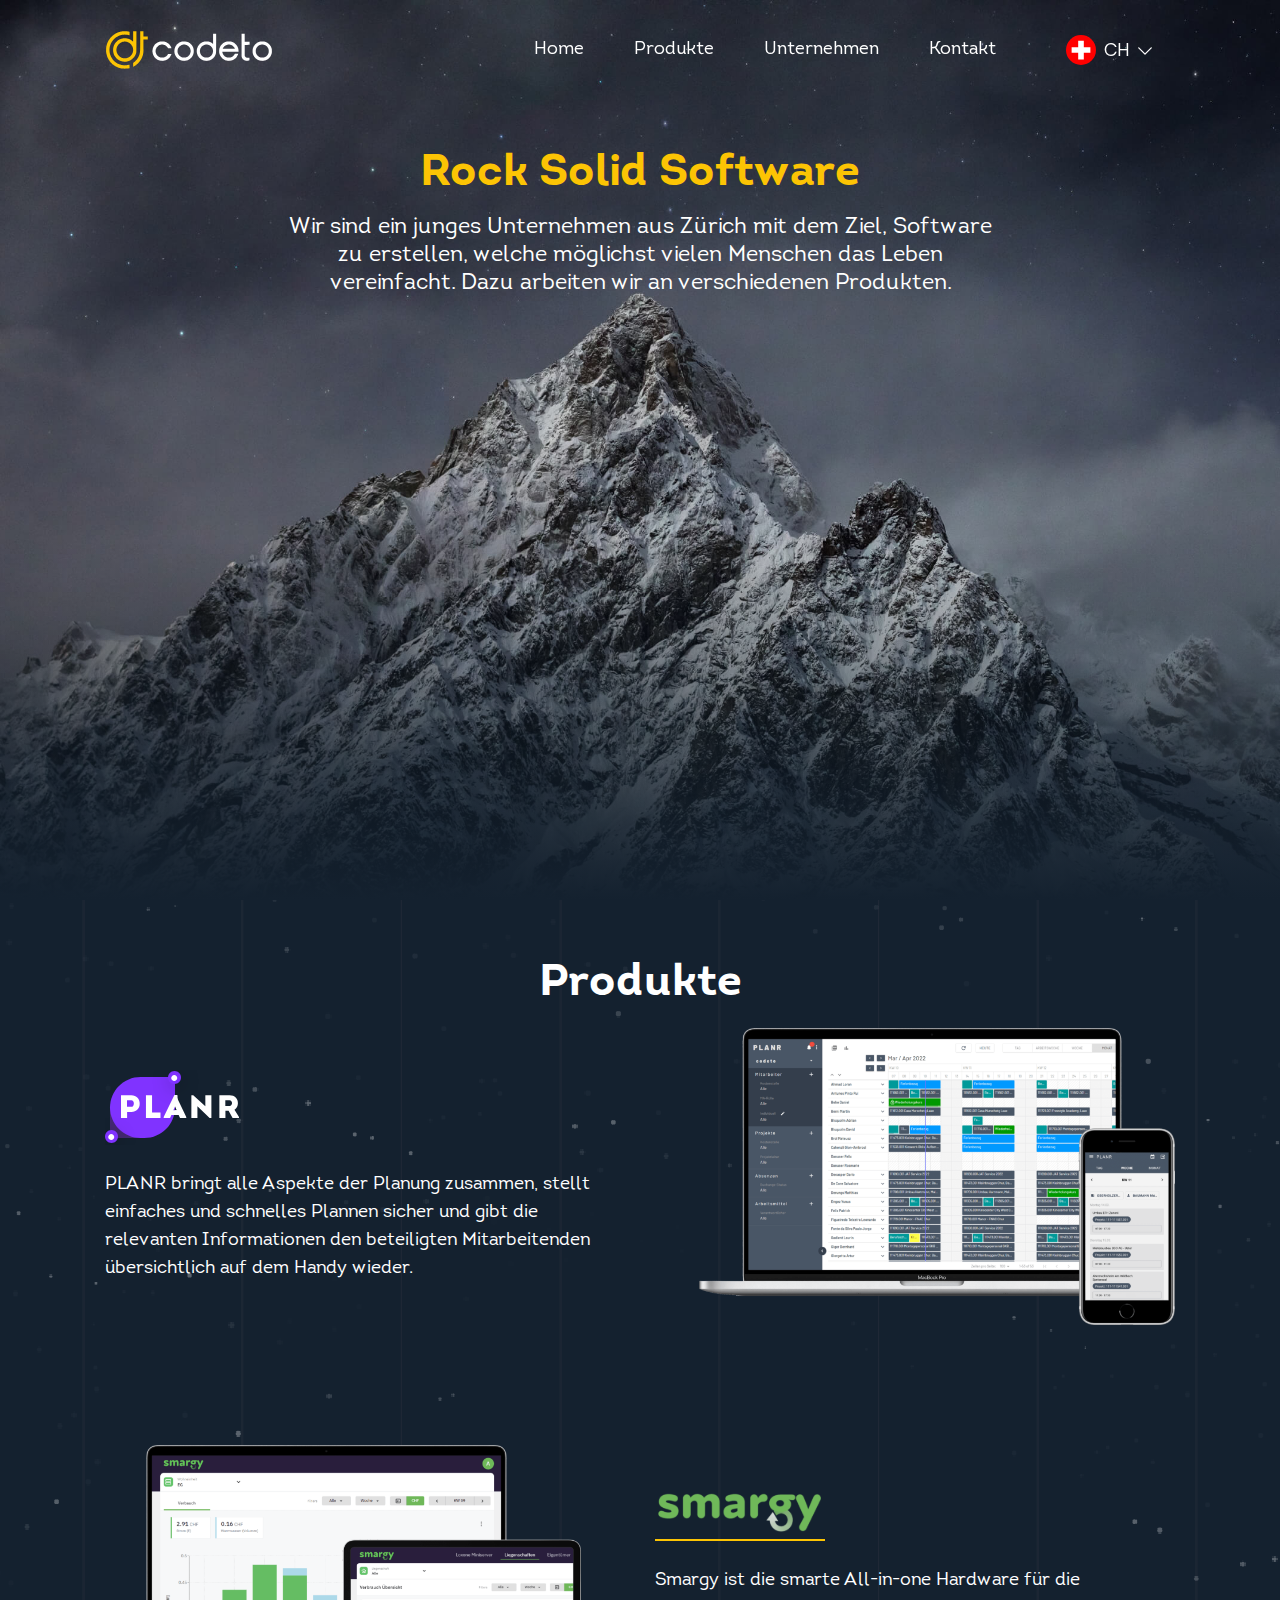
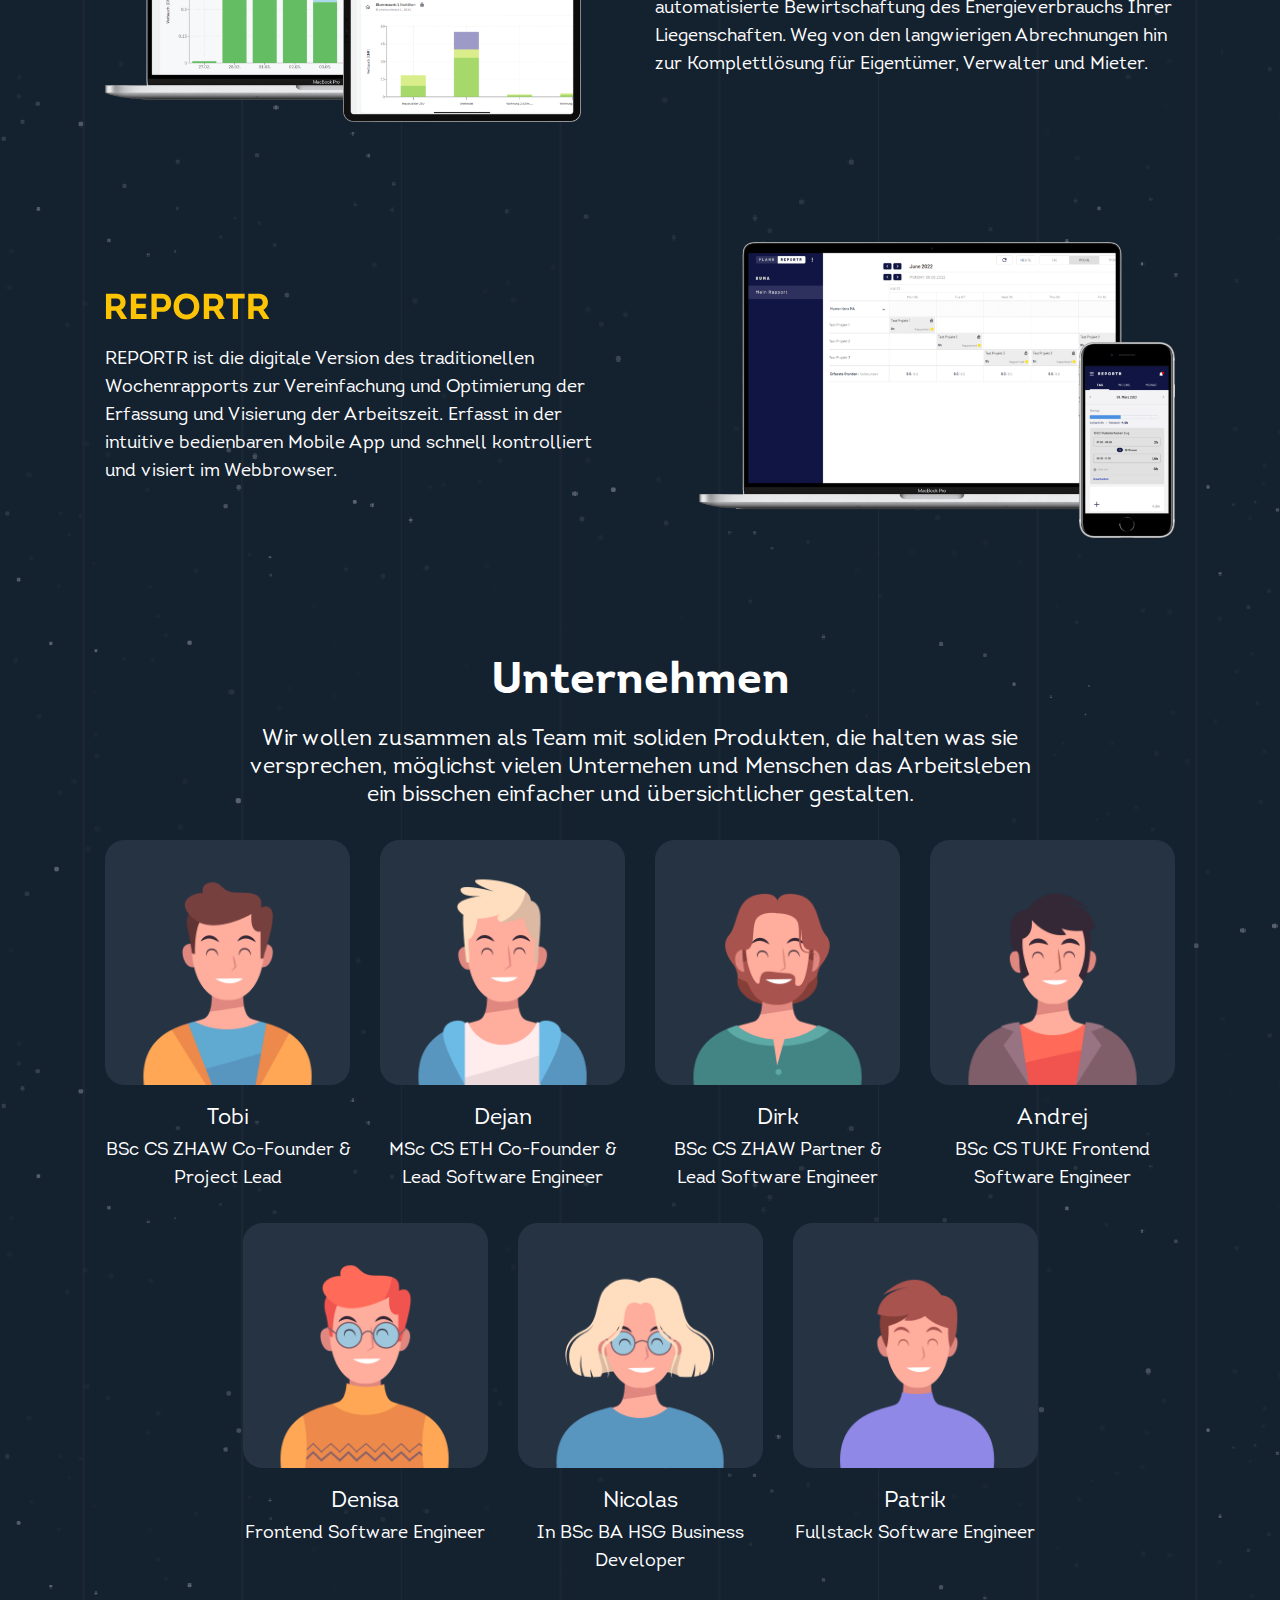
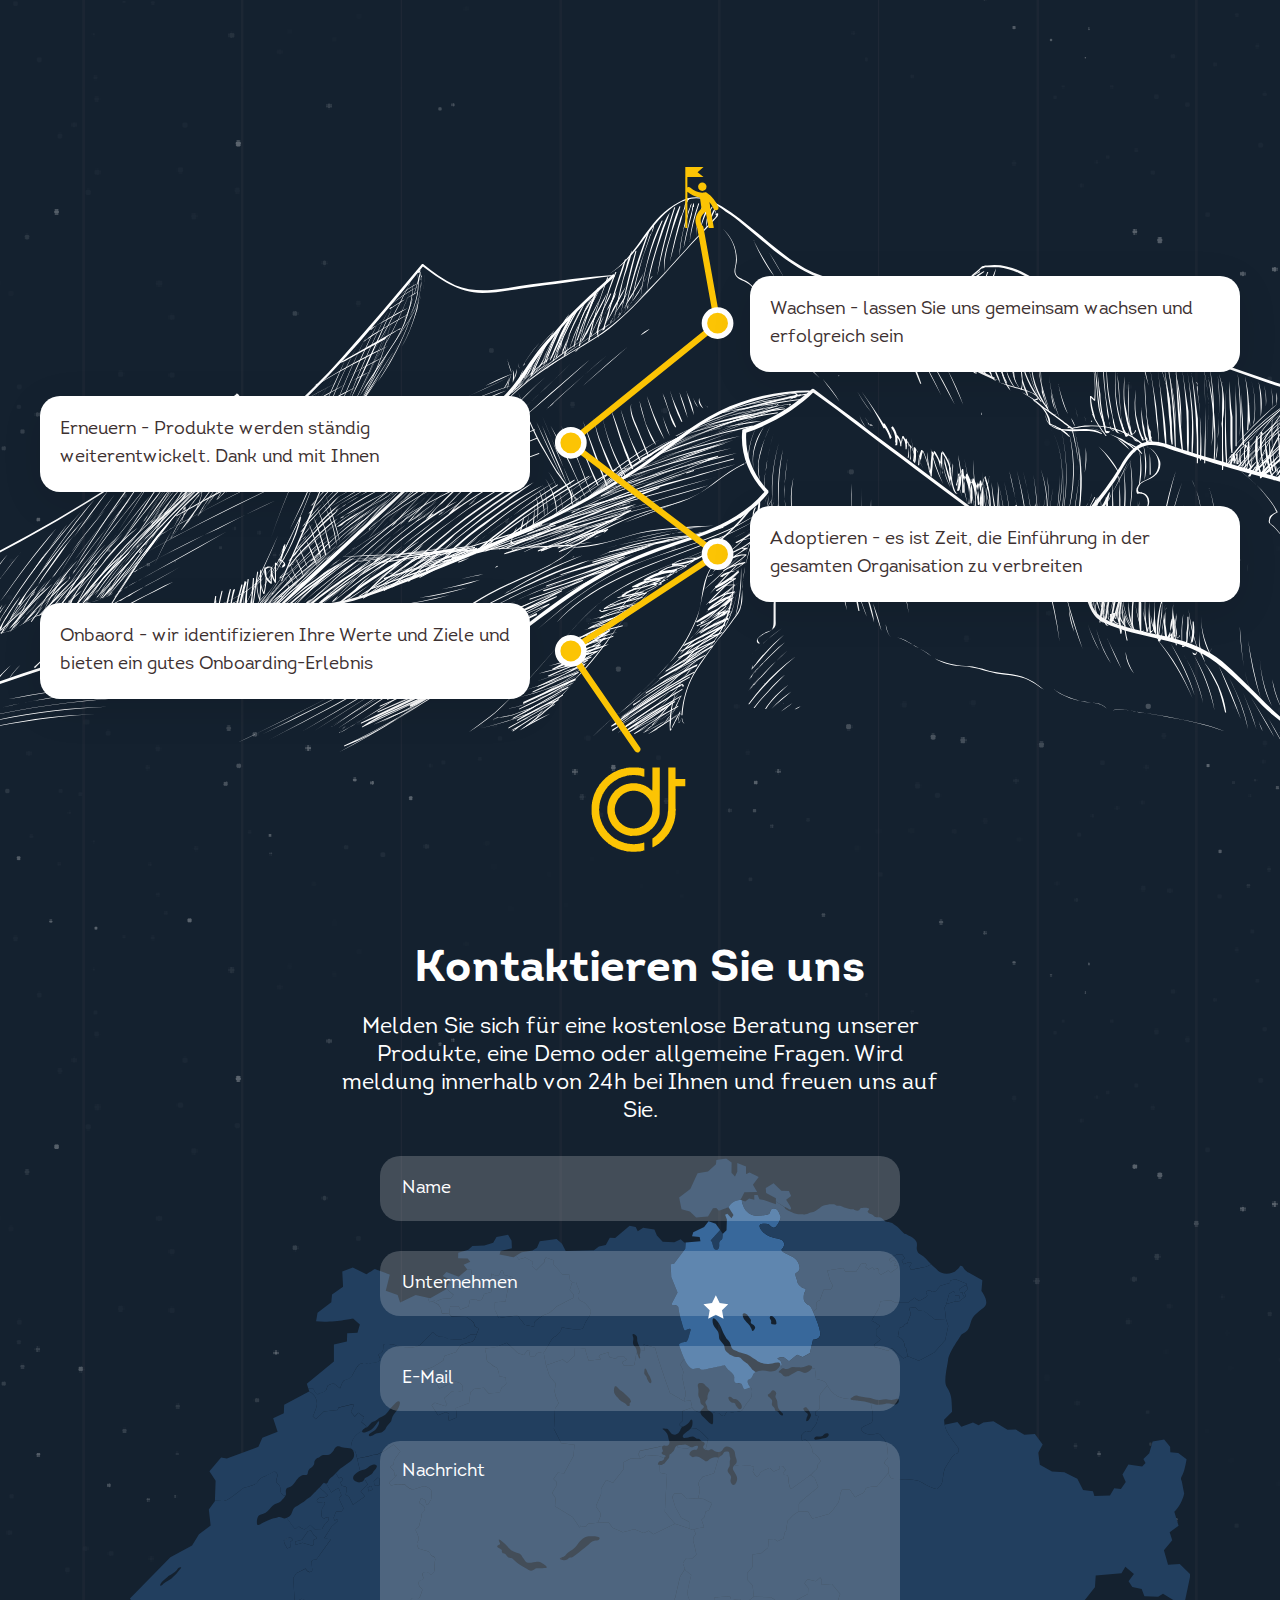
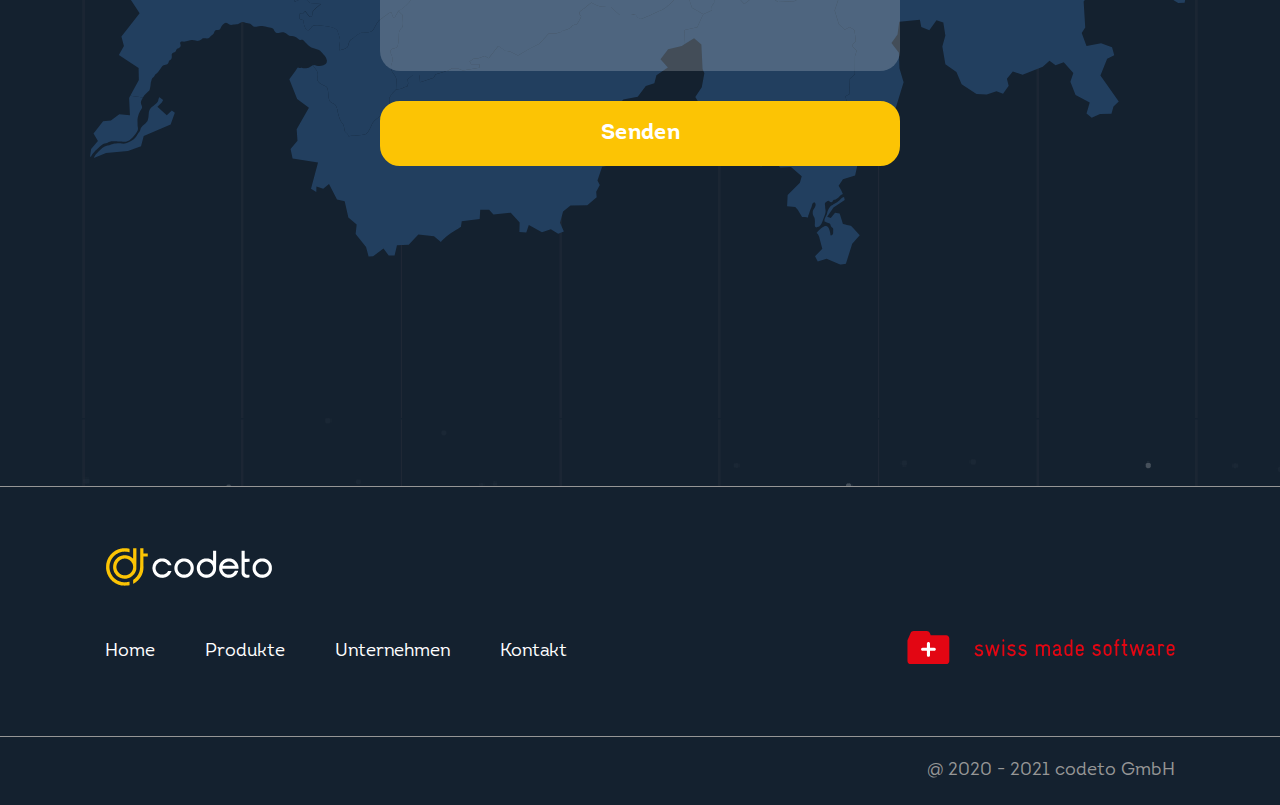
==== commit 72e03bfd: "added favicon" ====
--- a/index.html
+++ b/index.html
@@ -1,293 +1,264 @@
 <!DOCTYPE html>
-<html lang="en">
+<html lang="de">
+  <head>
+    <meta charset="UTF-8" />
+    <meta http-equiv="X-UA-Compatible" content="IE=edge" />
+    <meta name="viewport" content="width=device-width, initial-scale=1.0" />
+    <title>Codeto</title>
+    <link rel="stylesheet" href="./css/main.css" />
 
-<head>
-  <meta charset="UTF-8">
-  <meta http-equiv="X-UA-Compatible" content="IE=edge">
-  <meta name="viewport" content="width=device-width, initial-scale=1.0">
-  <title>Codeto</title>
-  <link rel="stylesheet" href="./css/main.css">
-</head>
+    <link rel="apple-touch-icon" sizes="76x76" href="img/favicon/apple-touch-icon.png">
+    <link rel="icon" type="image/png" sizes="32x32" href="img/favicon/favicon-32x32.png">
+    <link rel="icon" type="image/png" sizes="16x16" href="img/favicon/favicon-16x16.png">
+    <link rel="manifest" href="img/favicon/site.webmanifest">
+    <link rel="mask-icon" href="img/favicon/safari-pinned-tab.svg" color="#5bbad5">
+    <meta name="msapplication-TileColor" content="#da532c">
+    <meta name="theme-color" content="#ffffff">
+  </head>
 
-<body>
-  <header class="header">
-    <div class="container">
-      <a href="/" class="header__logo">
-        <img src="./img/main-logo.svg" alt="Codeto logo">
-      </a>
-      <div class="header-nav">
-        <ul class="nav">
-          <li class="nav-item">
-            <a href="#">Home</a>
-          </li>
-          <li class="nav-item">
-            <a href="#">Produkte</a>
-          </li>
-          <li class="nav-item">
-            <a href="#">Unternehmen</a>
-          </li>
-          <li class="nav-item">
-            <a href="#">Kontakt</a>
-          </li>
-        </ul>
-        <div class="header-lang">
-          <div class="lang-select-wrapper">
-            <div class="lang-select">
-              <div class="lang-select__trigger">
-                <span>
-                  <img src="./img/CH-flag.svg" alt="">
-                </span>
-                <span>CH</span>
-                <i class="icon-arrow-bottom"></i>
-              </div>
-              <div class="lang-options">
-                <a class="lang-option selected" href="#">
-                  <span><img src="./img/UK-flag.svg" alt=""></span>
-                  <span>EN</span>
-                </a>
-              </div>
-            </div>
-          </div>
-        </div>
+  <body>
+    <header class="header">
+      <div class="container">
+        <a href="/" class="header__logo">
+          <img src="./img/main-logo.svg" alt="Codeto logo" />
+        </a>
+        <div class="header-nav">
+          <ul class="nav">
+            <li class="nav-item">
+              <a class="scroll-to" href="#home">Home</a>
+            </li>
+            <li class="nav-item">
+              <a class="scroll-to" href="#products">Produkte</a>
+            </li>
+            <li class="nav-item">
+              <a class="scroll-to" href="#company">Unternehmen</a>
+            </li>
+            <li class="nav-item">
+              <a class="scroll-to" href="#contacts">Kontakt</a>
+            </li>
+          </ul>
+          <div class="header-lang">
+            <div class="lang-select-wrapper">
+              <div class="lang-select">
+                <div class="lang-select__trigger">
+                  <span>
+                    <img src="./img/CH-flag.svg" alt="" />
+                  </span>
+                  <span>CH</span>
+                  <i class="icon-arrow-bottom"></i>
+                </div>
+                <div class="lang-options">
+                  <a class="lang-option" href="en-index.html">
+                    <span><img src="./img/UK-flag.svg" alt="" /></span>
+                    <span>EN</span>
+                  </a>
+                </div>
+              </div>
+            </div>
+          </div>
+        </div>
+        <button class="burger"><span></span><span></span></button>
       </div>
-      <button class="burger">
-        <span></span><span></span>
-      </button>
-    </div>
-  </header>
-  <main>
-    <section class="hero-screen">
-      <div class="container">
-        <h1>Sed ut perspiciatis unde omnis</h1>
-        <h3>Iste natus error sit voluptatem accusantium doloremque laudantium</h3>
+    </header>
+    <main>
+      <section class="hero-screen" id="home">
+        <div class="container">
+          <h1>Rock Solid Software</h1>
+          <h3>Wir sind ein junges Unternehmen aus Zürich mit dem Ziel, Software zu erstellen, welche möglichst vielen Menschen das Leben vereinfacht. Dazu arbeiten wir an verschiedenen Produkten.</h3>
+        </div>
+      </section>
+      <section class="products" id="products">
+        <div class="container">
+          <div class="row justify-content-center">
+            <div class="col-lg-6 col-md-8 col-xs-12">
+              <h2 class="section__title">Produkte</h2>
+            </div>
+          </div>
+          <div class="row products-item">
+            <div class="col-md-6 col-xs-12">
+              <a href="https://www.getplanr.ch/" target="_blank"><img src="./img/products-1-logo.svg" alt="planr logo" class="products-logo" /></a>
+              <p>PLANR bringt alle Aspekte der Planung zusammen, stellt einfaches und schnelles Plannen sicher und gibt die relevanten Informationen den beteiligten Mitarbeitenden übersichtlich auf dem Handy wieder.</p>
+            </div>
+            <div class="col-md-6 col-xs-12 products-item__image">
+              <img src="./img/products-1-image.png" alt="planr" />
+            </div>
+          </div>
+          <div class="row products-item">
+            <div class="col-md-6 col-xs-12">
+              <a href="https://smargy.ch/" target="_blank"><img src="./img/products-2-logo.svg" alt="smargy logo" class="products-logo" /></a>
+              <p>Smargy ist die smarte All-in-one Hardware für die automatisierte Bewirtschaftung des Energieverbrauchs Ihrer Liegenschaften. Weg von den langwierigen Abrechnungen hin zur Komplettlösung für Eigentümer, Verwalter und Mieter.</p>
+            </div>
+            <div class="col-md-6 col-xs-12 products-item__image">
+              <img src="./img/products-2-image.png" alt="smargy" />
+            </div>
+          </div>
+          <div class="row products-item">
+            <div class="col-md-6 col-xs-12">
+              <img src="./img/products-3-logo.svg" alt="reportr logo" class="products-logo" />
+              <p>
+                REPORTR ist die digitale Version des traditionellen Wochenrapports zur Vereinfachung und Optimierung der Erfassung und Visierung der Arbeitszeit. Erfasst in der intuitive bedienbaren Mobile App und schnell kontrolliert und visiert im
+                Webbrowser.
+              </p>
+            </div>
+            <div class="col-md-6 col-xs-12 products-item__image">
+              <img src="./img/products-3-image.png" alt="reportr" />
+            </div>
+          </div>
+        </div>
+      </section>
+      <section class="team" id="company">
+        <div class="container">
+          <div class="row justify-content-center mb-30">
+            <div class="col-lg-9 col-xs-12">
+              <h2 class="section__title">Unternehmen</h2>
+              <div class="section__description">Wir wollen zusammen als Team mit soliden Produkten, die halten was sie versprechen, möglichst vielen Unternehen und Menschen das Arbeitsleben ein bisschen einfacher und übersichtlicher gestalten.</div>
+            </div>
+          </div>
+          <div class="row justify-content-center">
+            <div class="col-lg-3 col-md-4 col-sm-6 col-xs-12">
+              <div class="team-item">
+                <div class="team-item__image">
+                  <img src="./img/team-1.png" alt="team member" />
+                </div>
+                <div class="team-item__name">Tobi</div>
+                <div class="team-item__position">BSc CS ZHAW Co-Founder & Project Lead</div>
+              </div>
+            </div>
+            <div class="col-lg-3 col-md-4 col-sm-6 col-xs-12">
+              <div class="team-item">
+                <div class="team-item__image">
+                  <img src="./img/team-2.png" alt="team member" />
+                </div>
+                <div class="team-item__name">Dejan</div>
+                <div class="team-item__position">MSc CS ETH Co-Founder & Lead Software Engineer</div>
+              </div>
+            </div>
+            <div class="col-lg-3 col-md-4 col-sm-6 col-xs-12">
+              <div class="team-item">
+                <div class="team-item__image">
+                  <img src="./img/team-3.png" alt="team member" />
+                </div>
+                <div class="team-item__name">Dirk</div>
+                <div class="team-item__position">BSc CS ZHAW Partner & Lead Software Engineer</div>
+              </div>
+            </div>
+            <div class="col-lg-3 col-md-4 col-sm-6 col-xs-12">
+              <div class="team-item">
+                <div class="team-item__image">
+                  <img src="./img/team-4.png" alt="team member" />
+                </div>
+                <div class="team-item__name">Andrej</div>
+                <div class="team-item__position">BSc CS TUKE Frontend Software Engineer</div>
+              </div>
+            </div>
+            <div class="col-lg-3 col-md-4 col-sm-6 col-xs-12">
+              <div class="team-item">
+                <div class="team-item__image">
+                  <img src="./img/team-5.png" alt="team member" />
+                </div>
+                <div class="team-item__name">Denisa</div>
+                <div class="team-item__position">Frontend Software Engineer</div>
+              </div>
+            </div>
+            <div class="col-lg-3 col-md-4 col-sm-6 col-xs-12">
+              <div class="team-item">
+                <div class="team-item__image">
+                  <img src="./img/team-6.png" alt="team member" />
+                </div>
+                <div class="team-item__name">Nicolas</div>
+                <div class="team-item__position">In BSc BA HSG Business Developer</div>
+              </div>
+            </div>
+            <div class="col-lg-3 col-md-4 col-sm-6 col-xs-12">
+              <div class="team-item">
+                <div class="team-item__image">
+                  <img src="./img/team-7.png" alt="team member" />
+                </div>
+                <div class="team-item__name">Patrik</div>
+                <div class="team-item__position">Fullstack Software Engineer</div>
+              </div>
+            </div>
+          </div>
+        </div>
+      </section>
+      <section class="roadmap">
+        <!-- <img src="./img/roadmap-desktop.svg" alt=""> -->
+        <div class="container">
+          <div class="roadmap-mobile">
+            <div class="roadmap-mobile-logo">
+              <img src="./img/codeto-logo.svg" alt="codeto logo" />
+            </div>
+            <div class="roadmap-mobile-line"></div>
+          </div>
+          <div class="roadmap-frames-container">
+            <div class="roadmap-frame roadmap-frame-1">Wachsen - lassen Sie uns gemeinsam wachsen und erfolgreich sein</div>
+            <div class="roadmap-frame roadmap-frame-2">Erneuern - Produkte werden ständig weiterentwickelt. Dank und mit Ihnen</div>
+            <div class="roadmap-frame roadmap-frame-3">Adoptieren - es ist Zeit, die Einführung in der gesamten Organisation zu verbreiten</div>
+            <div class="roadmap-frame roadmap-frame-4">Onbaord - wir identifizieren Ihre Werte und Ziele und bieten ein gutes Onboarding-Erlebnis</div>
+          </div>
+        </div>
+      </section>
+      <section class="contacts" id="contacts">
+        <div class="container">
+          <div class="row justify-content-center mb-30">
+            <div class="col-lg-7 col-md-10 col-xs-12">
+              <h2 class="section__title">Kontaktieren Sie uns</h2>
+              <div class="section__description">Melden Sie sich für eine kostenlose Beratung unserer Produkte, eine Demo oder allgemeine Fragen. Wird meldung innerhalb von 24h bei Ihnen und freuen uns auf Sie.</div>
+            </div>
+          </div>
+          <div class="row justify-content-center contacts-form">
+            <div class="col-lg-6 col-md-8 col-xs-12">
+              <form action="">
+                <div class="form-group">
+                  <input type="text" name="contact-firstName" class="form-control" placeholder="Name" required />
+                </div>
+                <div class="form-group">
+                  <input type="text" name="contact-secondName" class="form-control" placeholder="Unternehmen" required />
+                </div>
+                <div class="form-group">
+                  <input type="email" name="contact-email" class="form-control" placeholder="E-Mail" required />
+                </div>
+                <div class="form-group form-group-textarea">
+                  <textarea name="contacts-message" placeholder="Nachricht" required></textarea>
+                </div>
+                <div class="form-group form-group-submit">
+                  <button class="btn-primary" type="submit">Senden</button>
+                </div>
+              </form>
+            </div>
+          </div>
+        </div>
+      </section>
+    </main>
+    <footer class="footer">
+      <div class="footer-top">
+        <div class="container">
+          <a href="/" class="footer__logo">
+            <img src="./img/main-logo.svg" alt="Codeto logo" />
+          </a>
+          <div class="footer-row">
+            <div class="footer-list">
+              <a class="footer__link scroll-to" href="#home">Home</a>
+              <a class="footer__link scroll-to" href="#products">Produkte</a>
+              <a class="footer__link scroll-to" href="#company">Unternehmen</a>
+              <a class="footer__link scroll-to" href="#contacts">Kontakt</a>
+            </div>
+            <img src="./img/swiss-made-software.svg" alt="swiss software icon" />
+          </div>
+        </div>
       </div>
-    </section>
-    <section class="products">
-      <div class="container">
-        <div class="row justify-content-center">
-          <div class="col-lg-6 col-md-8 col-xs-12">
-            <h2 class="section__title">Wir sind ein junges Unternehmen aus Zürich </h2>
-            <div class="section__description">mit dem Ziel, Software zu erstellen, welche möglichst vielen Menschen das
-              Leben
-              vereinfacht. Dazu arbeiten wir an verschiedenen Produkten.
-            </div>
-            <h2 class="section__title">Produkte</h2>
-          </div>
-        </div>
-        <div class="row products-item">
-          <div class="col-md-6 col-xs-12">
-            <img src="./img/products-1-logo.svg" alt="planr logo" class="products-logo">
-            <p>PLANR bringt alle Aspekte der Planung zusammen, stellt einfaches und schnelles Plannen sicher und gibt die relevanten Informationen den beteiligten Mitarbeitenden übersichtlich auf dem Handy wieder..</p>
-          </div>
-          <div class="col-md-6 col-xs-12 products-item__image">
-            <img src="./img/products-1-image.png" alt="planr">
-          </div>
-        </div>
-        <div class="row products-item">
-          <div class="col-md-6 col-xs-12">
-            <img src="./img/products-2-logo.svg" alt="smargy logo" class="products-logo">
-            <p>Smargy ist die smarte All-in-one Hardware für die automatisierte Bewirtschaftung des Energieverbrauchs Ihrer Liegenschaften. Weg von den langwierigen Abrechnungen hin zur Komplettlösung für Eigentümer, Verwalter und Mieter.</p>
-          </div>
-          <div class="col-md-6 col-xs-12 products-item__image">
-            <img src="./img/products-2-image.png" alt="smargy">
-          </div>
-        </div>
-        <div class="row products-item">
-          <div class="col-md-6 col-xs-12">
-            <img src="./img/products-3-logo.svg" alt="reportr logo" class="products-logo">
-            <p>REPORTR ist die digitale Version des traditionellen Wochenrapports zur Vereinfachung und Optimierung der Erfassung und Visierung der Arbeitszeit. Erfasst in der intuitive bedienbaren Mobile App und schnell kontrolliert und visiert im Webbrowser.</p>
-          </div>
-          <div class="col-md-6 col-xs-12 products-item__image">
-            <img src="./img/products-3-image.png" alt="reportr">
-          </div>
+      <div class="footer-bottom">
+        <div class="container">
+          <div class="footer-list">
+            <!-- <a href="#" class="footer__link copyright__link">Impressum</a>
+          <a href="#" class="footer__link copyright__link">Datenschutzerklärung</a>
+          <a href="#" class="footer__link copyright__link">AGB</a> -->
+          </div>
+          <div class="copyright-text">@ 2020 - 2021 codeto GmbH</div>
         </div>
       </div>
-    </section>
-    <section class="team">
-      <div class="container">
-        <div class="row justify-content-center mb-30">
-          <div class="col-lg-9 col-xs-12">
-            <h2 class="section__title">Unternehmen</h2>
-            <div class="section__description">Wir wollen zusammen als Team mit soliden Produkten, die halten was sie
-              versprechen, möglichst vielen Unternehen und Menschen das Arbeitsleben ein bisschen einfacher und
-              übersichtlicher gestalten</div>
-          </div>
-        </div>
-        <div class="row justify-content-center">
-          <div class="col-lg-3 col-md-4 col-sm-6 col-xs-12">
-            <div class="team-item">
-              <div class="team-item__image">
-                <img src="./img/team-1.png" alt="team member">
-              </div>
-              <div class="team-item__name">Tobi</div>
-              <div class="team-item__position">BSc CS ZHAW
-                Co-Founder &
-                Project Lead</div>
-            </div>
-          </div>
-          <div class="col-lg-3 col-md-4 col-sm-6 col-xs-12">
-            <div class="team-item">
-              <div class="team-item__image">
-                <img src="./img/team-2.png" alt="team member">
-              </div>
-              <div class="team-item__name">Dejan</div>
-              <div class="team-item__position">MSc CS ETH
-                Co-Founder &
-                Lead Software Engineer</div>
-            </div>
-          </div>
-          <div class="col-lg-3 col-md-4 col-sm-6 col-xs-12">
-            <div class="team-item">
-              <div class="team-item__image">
-                <img src="./img/team-3.png" alt="team member">
-              </div>
-              <div class="team-item__name">Dirk</div>
-              <div class="team-item__position">BSc CS ZHAW
-                Partner &
-                Lead Software Engineer</div>
-            </div>
-          </div>
-          <div class="col-lg-3 col-md-4 col-sm-6 col-xs-12">
-            <div class="team-item">
-              <div class="team-item__image">
-                <img src="./img/team-4.png" alt="team member">
-              </div>
-              <div class="team-item__name">Andrej</div>
-              <div class="team-item__position">BSc CS TUKE
-                Frontend Software Engineer</div>
-            </div>
-          </div>
-          <div class="col-lg-3 col-md-4 col-sm-6 col-xs-12">
-            <div class="team-item">
-              <div class="team-item__image">
-                <img src="./img/team-5.png" alt="team member">
-              </div>
-              <div class="team-item__name">Denisa</div>
-              <div class="team-item__position">Frontend Software Engineer</div>
-            </div>
-          </div>
-          <div class="col-lg-3 col-md-4 col-sm-6 col-xs-12">
-            <div class="team-item">
-              <div class="team-item__image">
-                <img src="./img/team-6.png" alt="team member">
-              </div>
-              <div class="team-item__name">Nicolas</div>
-              <div class="team-item__position">In BSc BA HSG
-                Business Developer</div>
-            </div>
-          </div>
-          <div class="col-lg-3 col-md-4 col-sm-6 col-xs-12">
-            <div class="team-item">
-              <div class="team-item__image">
-                <img src="./img/team-7.png" alt="team member">
-              </div>
-              <div class="team-item__name">Patrik</div>
-              <div class="team-item__position">Fullstack Software Engineer
-              </div>
-            </div>
-          </div>
-        </div>
-      </div>
-    </section>
-    <section class="roadmap">
-      <!-- <img src="./img/roadmap-desktop.svg" alt=""> -->
-      <div class="container">
-        <div class="roadmap-mobile">
-          <div class="roadmap-mobile-logo">
-            <img src="./img/codeto-logo.svg" alt="codeto logo">
-          </div>
-          <div class="roadmap-mobile-line"></div>
-        </div>
-        <div class="roadmap-frames-container">
-          <div class="roadmap-frame roadmap-frame-1">
-            Wachsen - lassen sie uns gemeinsam wachsen und erfolgreich sein
-          </div>
-          <div class="roadmap-frame roadmap-frame-2">
-            Erneuern - Produkte werden ständig weiterentwickelt, dank Ihnen und mit Ihnen
-          </div>
-          <div class="roadmap-frame roadmap-frame-3">
-            Adoptieren – es ist Zeit, die Einführung in der gesamten Organisation zu verbreiten
-          </div>
-          <div class="roadmap-frame roadmap-frame-4">
-            Onboard – wir identifizieren Ihre Werte und Ziele und bieten ein gutes Onboarding-Erlebnis
-          </div>
-        </div>
-      </div>
-    </section>
-    <section class="contacts">
-      <div class="container">
-        <div class="row justify-content-center mb-30">
-          <div class="col-lg-7 col-md-10 col-xs-12">
-            <h2 class="section__title">Kontaktieren Sie uns</h2>
-            <div class="section__description">Melden Sie sich für eine kostenlose Beratung unserer Produkte, eine Demo
-              oder
-              allgemeine Fragen. Wir melden uns innerhalb 24h bei
-              Ihnen und freuen uns auf Sie.</div>
-          </div>
-        </div>
-        <div class="row justify-content-center contacts-form">
-          <div class="col-lg-6 col-md-8 col-xs-12">
-            <form action="">
-              <div class="form-group">
-                <input type="text" name="contact-firstName" class="form-control" placeholder="Name" required>
-              </div>
-              <div class="form-group">
-                <input type="text" name="contact-secondName" class="form-control" placeholder="Unternehmen" required>
-              </div>
-              <div class="form-group">
-                <input type="email" name="contact-email" class="form-control" placeholder="E-Mail" required>
-              </div>
-              <div class="form-group form-group-textarea">
-                <textarea name="contacts-message" placeholder="Nachricht" required></textarea>
-              </div>
-              <div class="form-group form-group-submit">
-                <button class="btn-primary" type="submit">Senden</button>
-              </div>
-            </form>
-          </div>
-        </div>
-      </div>
-    </section>
-  </main>
-  <footer class="footer">
-    <div class="footer-top">
-      <div class="container">
-        <a href="/" class="footer__logo">
-          <img src="./img/main-logo.svg" alt="Codeto logo">
-        </a>
-        <div class="row footer-row">
-          <div class="col-lg-4 col-xs-12 footer-column">
-            <a href="#" class="footer__link footer__main__link">Produkte</a>
-            <div class="footer-list">
-              <a href="#" class="footer__link">PLANR</a>
-              <a href="#" class="footer__link">REPORTR</a>
-              <a href="#" class="footer__link">SMARGY</a>
-            </div>
-          </div>
-          <div class="col-lg-4 col-xs-12 footer-column">
-            <a href="#" class="footer__link footer__main__link">Produkte</a>
-          </div>
-          <div class="col-lg-4 col-xs-12 footer-column footer-icon">
-            <img src="./img/swiss-made-software.svg" alt="swiss software icon">
-          </div>
-        </div>
-      </div>
-    </div>
-    <div class="footer-bottom">
-      <div class="container">
-        <div class="footer-list">
-          <a href="#" class="footer__link copyright__link">Impressum</a>
-          <a href="#" class="footer__link copyright__link">Datenschutzerklärung</a>
-          <a href="#" class="footer__link copyright__link">AGB</a>
-        </div>
-        <div class="copyright-text">
-          @ 2020 - 2021 codeto GmbH
-        </div>
-      </div>
-    </div>
-  </footer>
-</body>
-<!-- <script src="./js/jquery.min.js"></script> -->
-<script src="./js/script.js"></script>
-
-</html>+    </footer>
+  </body>
+  <!-- <script src="./js/jquery.min.js"></script> -->
+  <script src="./js/script.js"></script>
+</html>
--- a/css/main.css
+++ b/css/main.css
@@ -452,9 +452,6 @@
   .footer-top {
     padding: 60px 0 30px 0;
   }
-  .footer-top .footer-list {
-    padding-left: 16px;
-  }
 }
 
 .footer-bottom {
@@ -521,8 +518,14 @@
      object-fit: contain;
 }
 
-@media (max-width: 991px) {
-  .footer-row.row {
+.footer-row {
+  display: flex;
+  align-items: center;
+  justify-content: space-between;
+}
+
+@media (max-width: 991px) {
+  .footer-row {
     flex-direction: column;
   }
 }
@@ -597,6 +600,13 @@
 
 .footer-list {
   display: flex;
+}
+
+@media (max-width: 575px) {
+  .footer-list {
+    flex-direction: column;
+    align-items: center;
+  }
 }
 
 .container {
@@ -1291,6 +1301,7 @@
   line-height: 48px;
   color: #FCC404;
   margin-bottom: 16px;
+  text-align: center;
 }
 
 @media (max-width: 767px) {
@@ -1302,18 +1313,14 @@
 
 .hero-screen h3 {
   font-size: 22px;
-  max-width: 475px;
+  max-width: 730px;
+  text-align: center;
+  margin: auto;
   line-height: 28px;
 }
 
 .products {
-  padding-top: 120px;
-}
-
-@media (max-width: 991px) {
-  .products {
-    padding-top: 60px;
-  }
+  padding-top: 60px;
 }
 
 .products-logo {
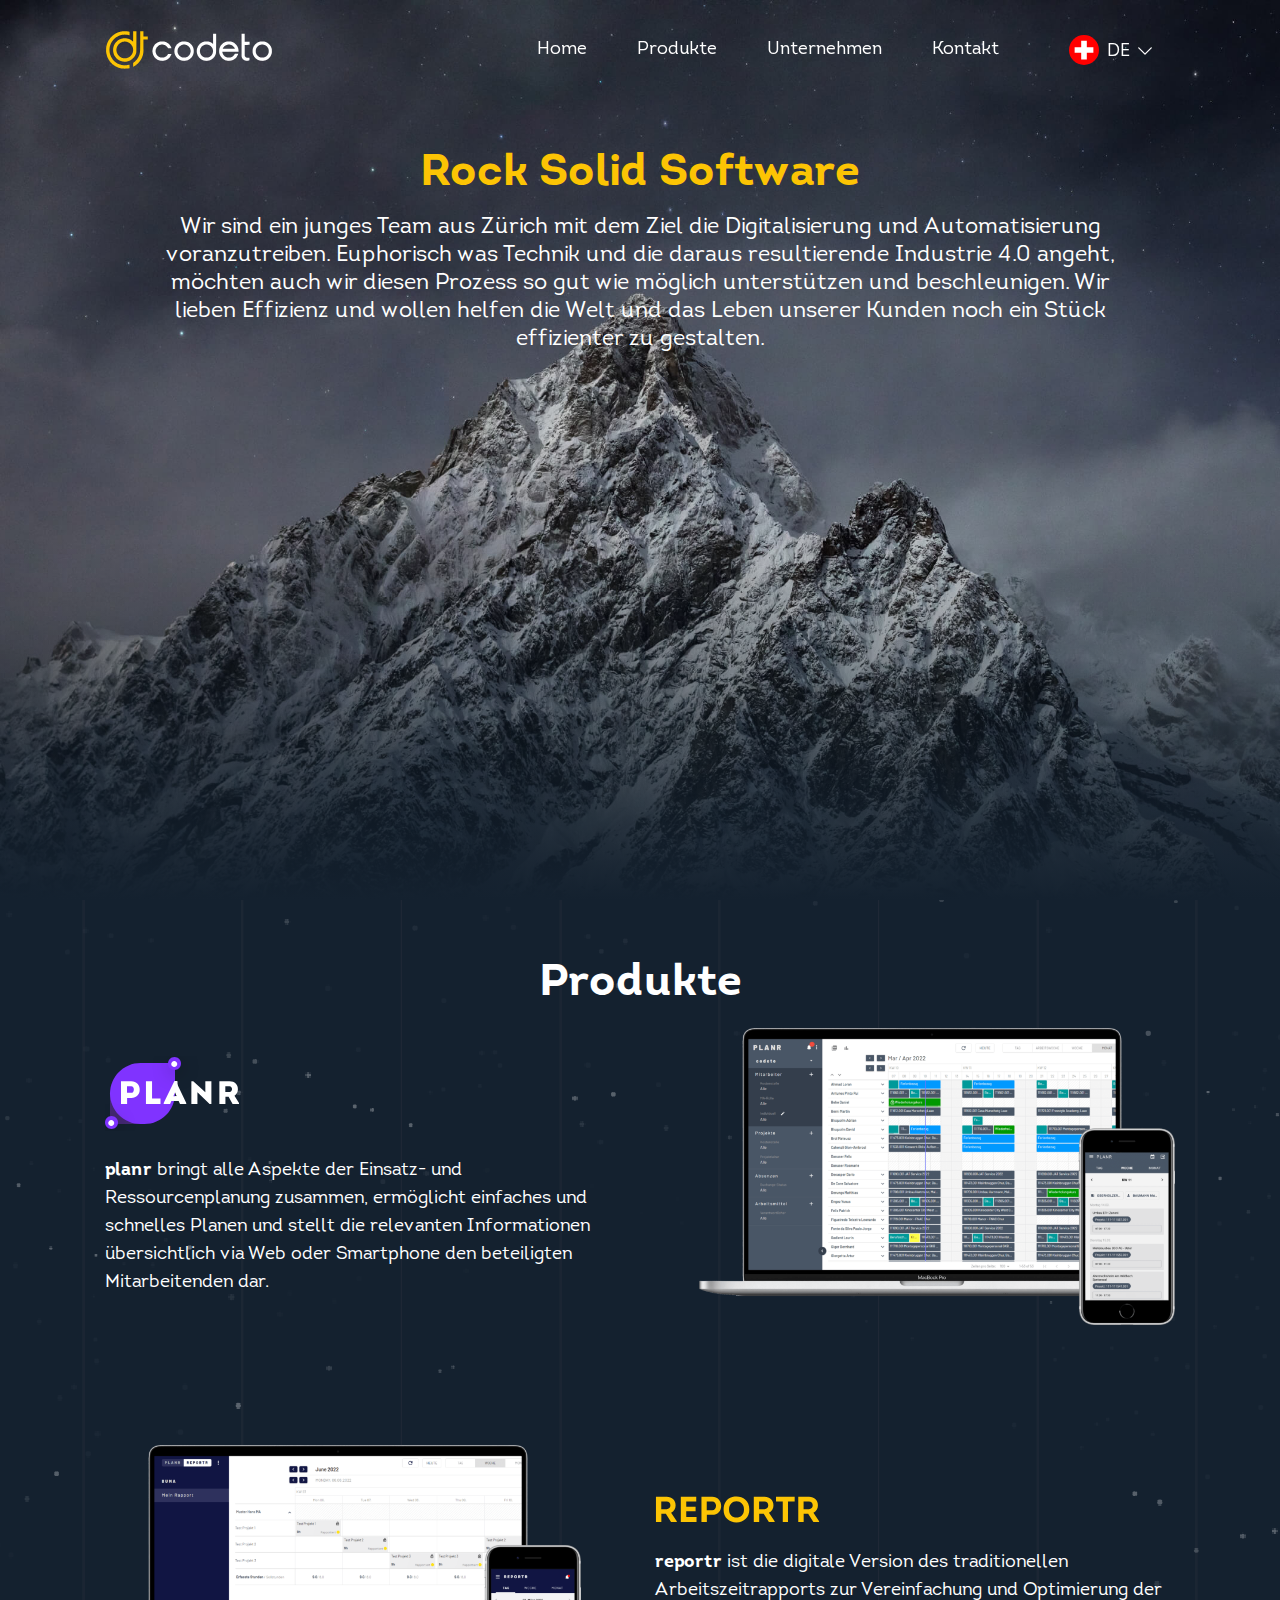
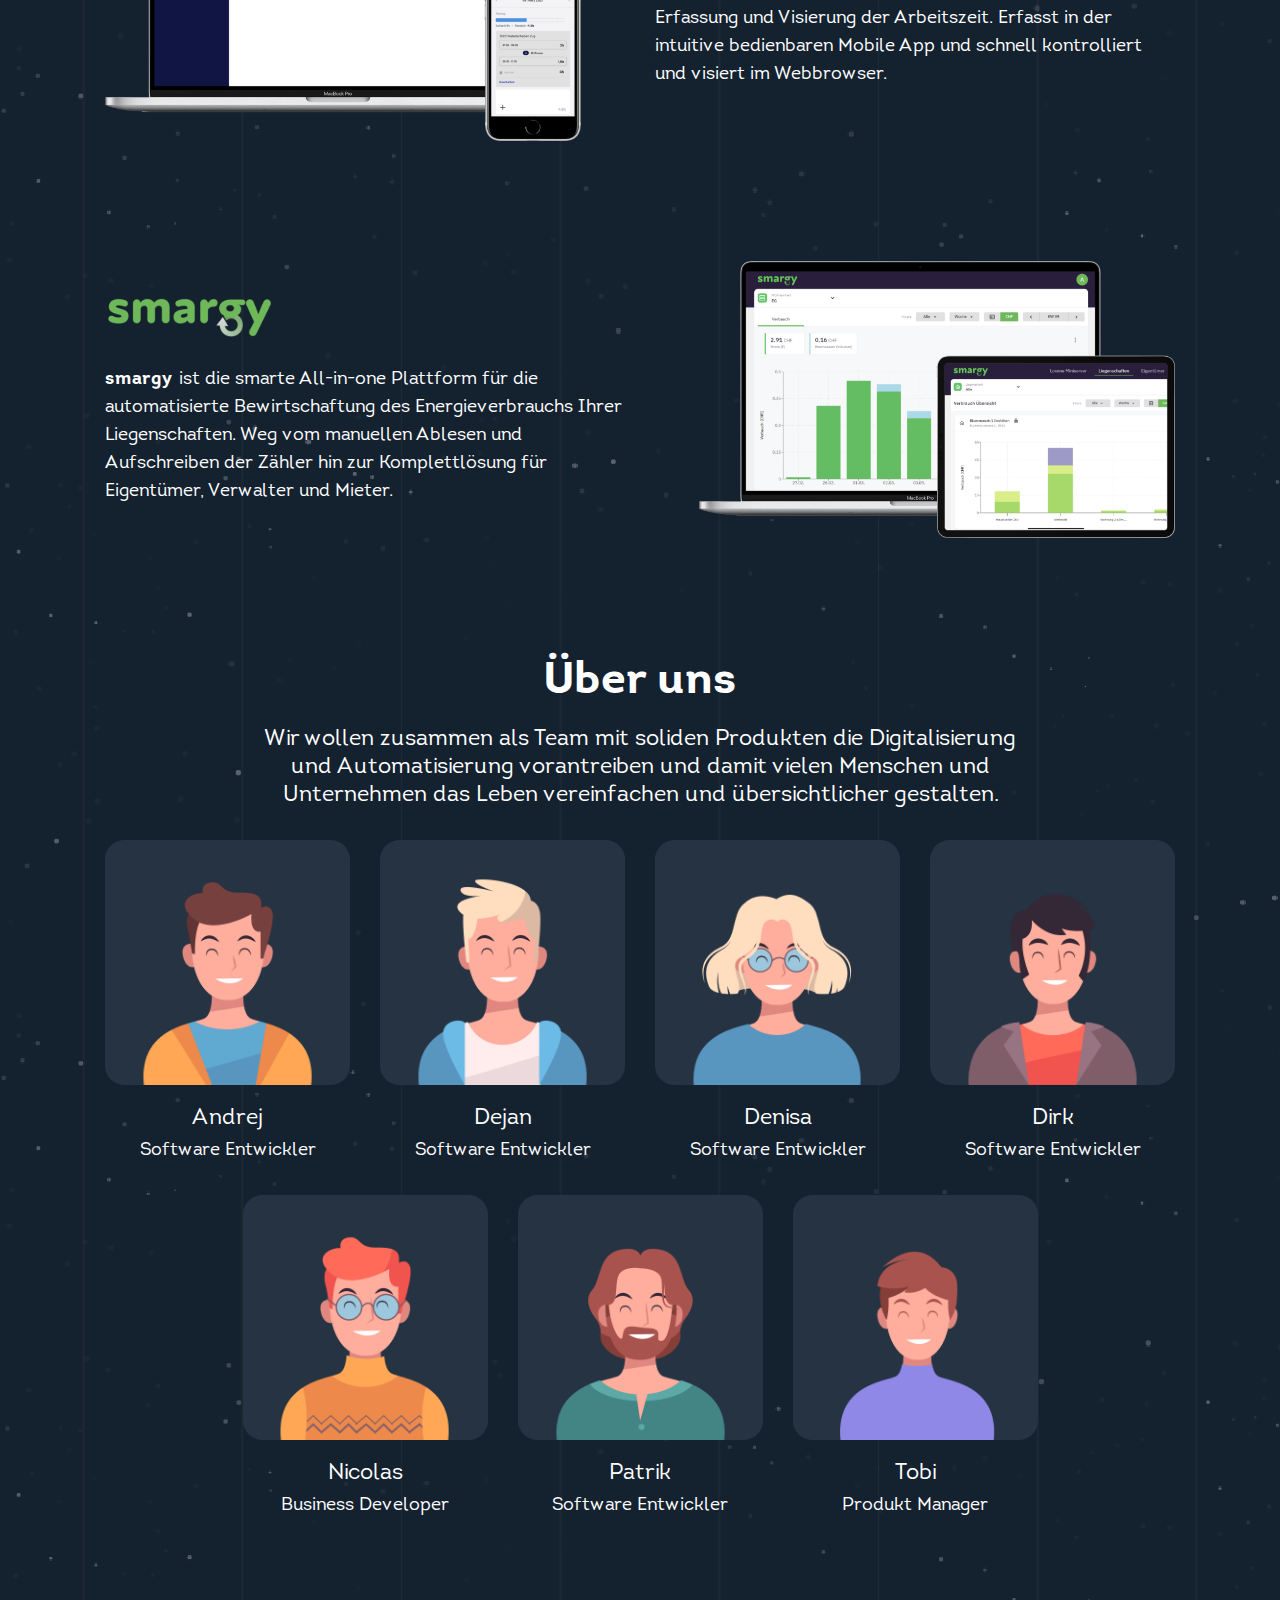
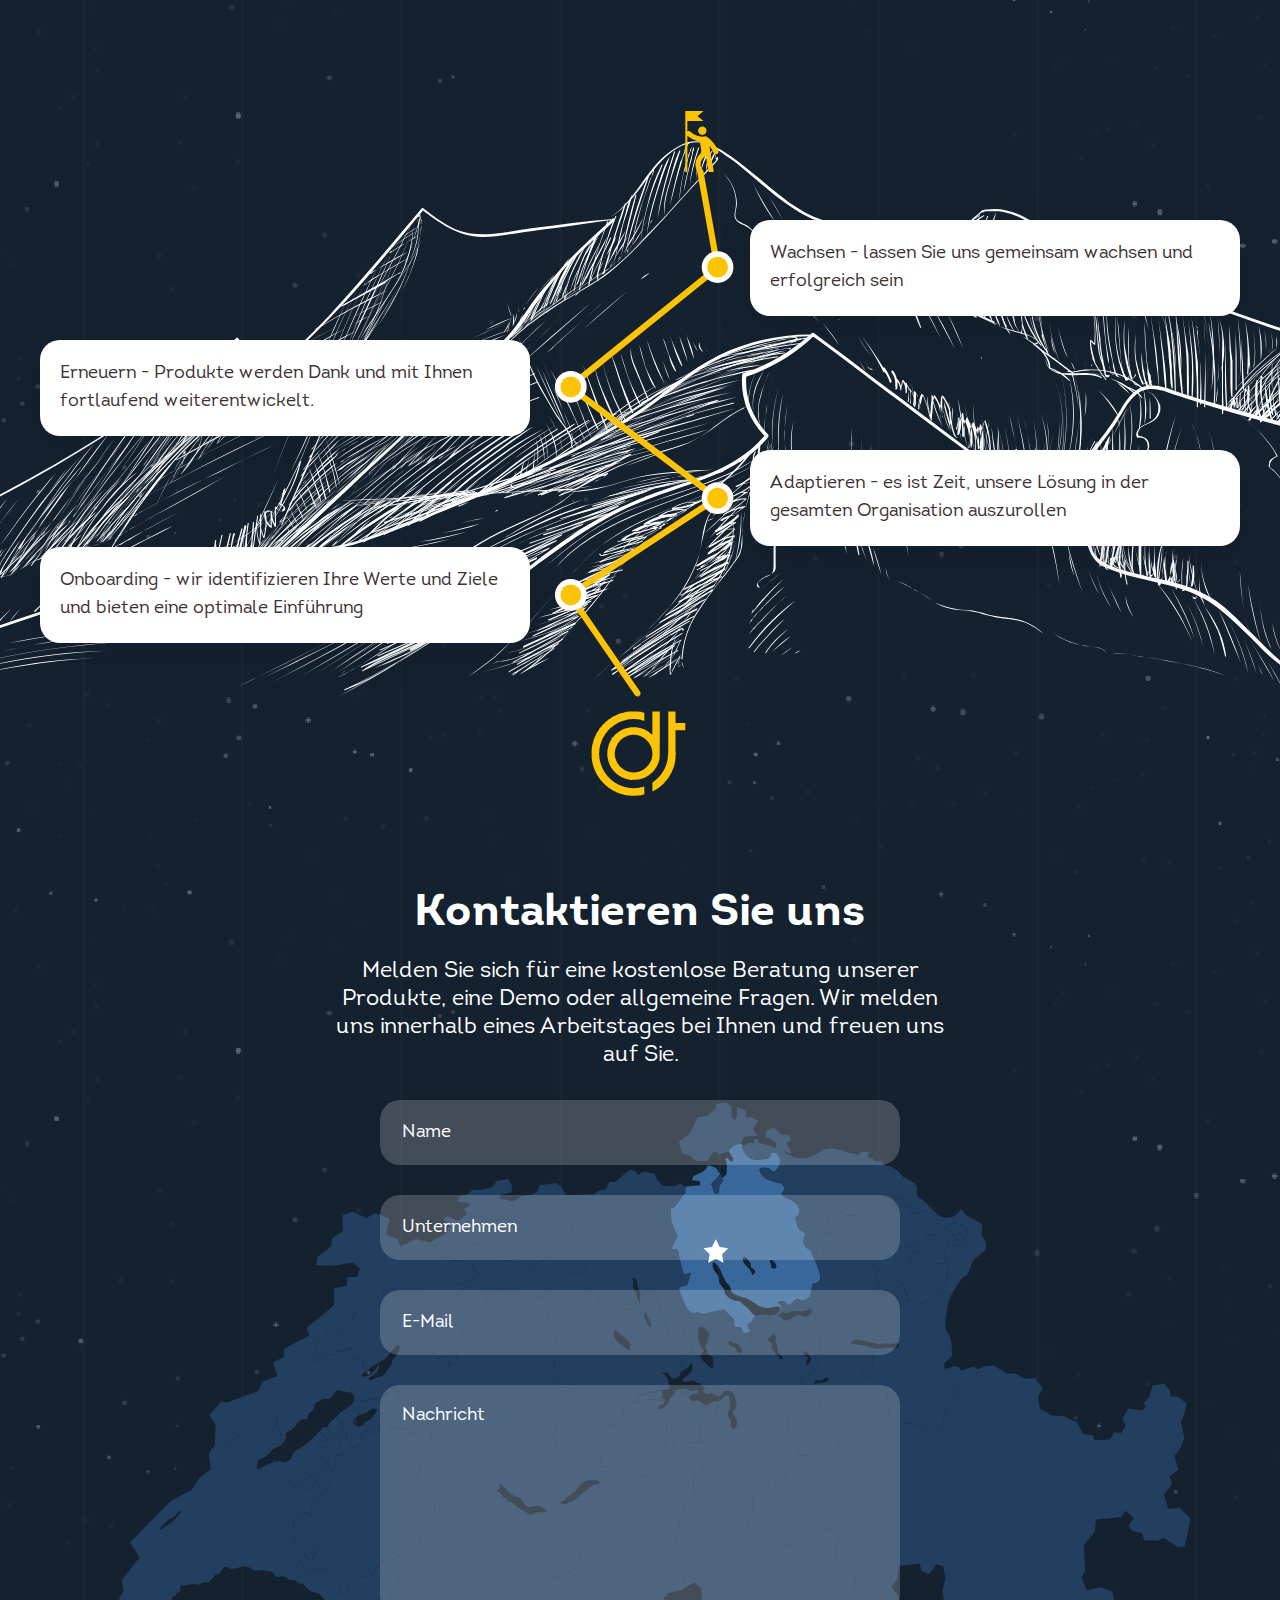
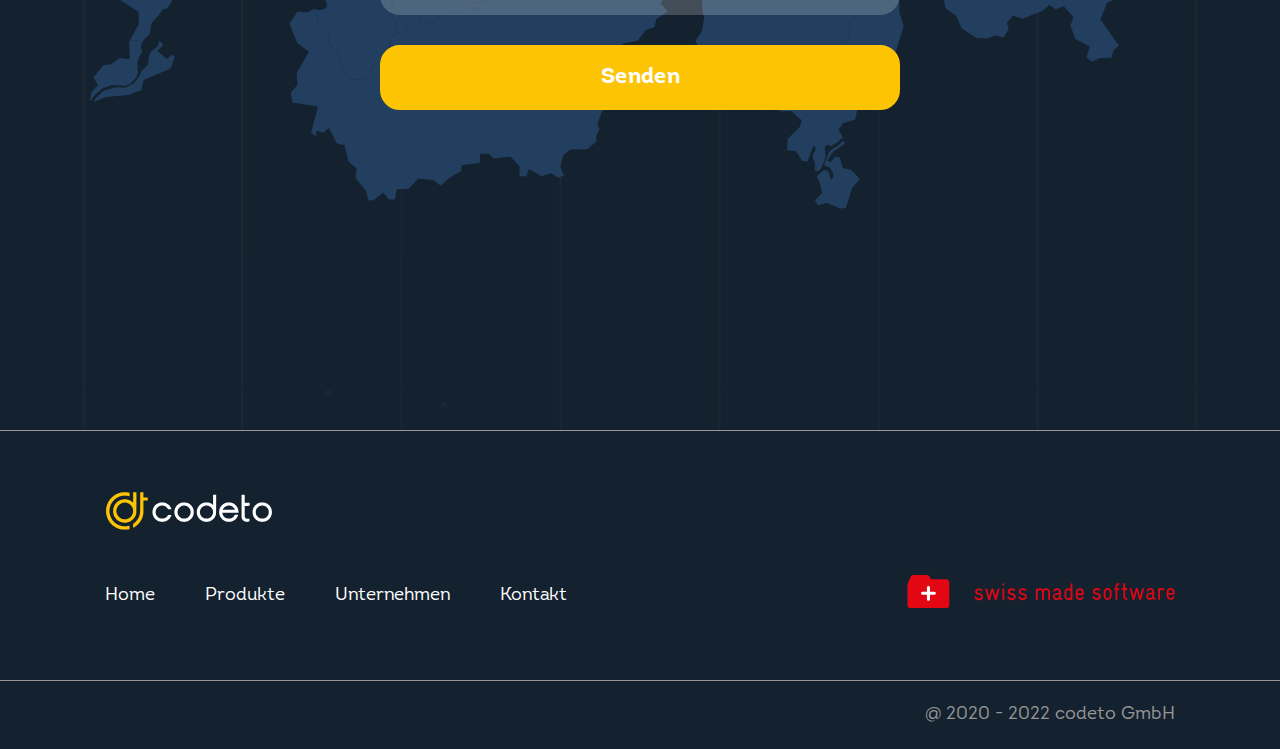
==== commit 4dba034e: "fixing bugs" ====
--- a/index.html
+++ b/index.html
@@ -44,7 +44,7 @@
                   <span>
                     <img src="./img/CH-flag.svg" alt="" />
                   </span>
-                  <span>CH</span>
+                  <span>DE</span>
                   <i class="icon-arrow-bottom"></i>
                 </div>
                 <div class="lang-options">
@@ -64,7 +64,7 @@
       <section class="hero-screen" id="home">
         <div class="container">
           <h1>Rock Solid Software</h1>
-          <h3>Wir sind ein junges Unternehmen aus Zürich mit dem Ziel, Software zu erstellen, welche möglichst vielen Menschen das Leben vereinfacht. Dazu arbeiten wir an verschiedenen Produkten.</h3>
+          <h3>Wir sind ein junges Team aus Zürich mit dem Ziel die Digitalisierung und Automatisierung voranzutreiben. Euphorisch was Technik und die daraus resultierende Industrie 4.0 angeht, möchten auch wir diesen Prozess so gut wie möglich unterstützen und beschleunigen. Wir lieben Effizienz und wollen helfen die Welt und das Leben unserer Kunden noch ein Stück effizienter zu gestalten.</h3>
         </div>
       </section>
       <section class="products" id="products">
@@ -77,41 +77,41 @@
           <div class="row products-item">
             <div class="col-md-6 col-xs-12">
               <a href="https://www.getplanr.ch/" target="_blank"><img src="./img/products-1-logo.svg" alt="planr logo" class="products-logo" /></a>
-              <p>PLANR bringt alle Aspekte der Planung zusammen, stellt einfaches und schnelles Plannen sicher und gibt die relevanten Informationen den beteiligten Mitarbeitenden übersichtlich auf dem Handy wieder.</p>
+              <p><strong>planr</strong> bringt alle Aspekte der Einsatz- und Ressourcenplanung zusammen, ermöglicht einfaches und schnelles Planen und stellt die relevanten Informationen übersichtlich via Web oder Smartphone den beteiligten Mitarbeitenden dar.
+              </p>
             </div>
             <div class="col-md-6 col-xs-12 products-item__image">
               <img src="./img/products-1-image.png" alt="planr" />
-            </div>
-          </div>
-          <div class="row products-item">
-            <div class="col-md-6 col-xs-12">
-              <a href="https://smargy.ch/" target="_blank"><img src="./img/products-2-logo.svg" alt="smargy logo" class="products-logo" /></a>
-              <p>Smargy ist die smarte All-in-one Hardware für die automatisierte Bewirtschaftung des Energieverbrauchs Ihrer Liegenschaften. Weg von den langwierigen Abrechnungen hin zur Komplettlösung für Eigentümer, Verwalter und Mieter.</p>
-            </div>
-            <div class="col-md-6 col-xs-12 products-item__image">
-              <img src="./img/products-2-image.png" alt="smargy" />
             </div>
           </div>
           <div class="row products-item">
             <div class="col-md-6 col-xs-12">
               <img src="./img/products-3-logo.svg" alt="reportr logo" class="products-logo" />
               <p>
-                REPORTR ist die digitale Version des traditionellen Wochenrapports zur Vereinfachung und Optimierung der Erfassung und Visierung der Arbeitszeit. Erfasst in der intuitive bedienbaren Mobile App und schnell kontrolliert und visiert im
-                Webbrowser.
+                <strong>reportr</strong> ist die digitale Version des traditionellen Arbeitszeitrapports zur Vereinfachung und Optimierung der Erfassung und Visierung der Arbeitszeit. Erfasst in der intuitive bedienbaren Mobile App und schnell kontrolliert und visiert im Webbrowser.
               </p>
             </div>
             <div class="col-md-6 col-xs-12 products-item__image">
               <img src="./img/products-3-image.png" alt="reportr" />
             </div>
           </div>
+          <div class="row products-item">
+            <div class="col-md-6 col-xs-12">
+              <a href="https://smargy.ch/" target="_blank"><img src="./img/products-2-logo.svg" alt="smargy logo" class="products-logo" /></a>
+              <p><strong>smargy</strong> ist die smarte All-in-one Plattform für die automatisierte Bewirtschaftung des Energieverbrauchs Ihrer Liegenschaften. Weg vom manuellen Ablesen und Aufschreiben der Zähler hin zur Komplettlösung für Eigentümer, Verwalter und Mieter.</p>
+            </div>
+            <div class="col-md-6 col-xs-12 products-item__image">
+              <img src="./img/products-2-image.png" alt="smargy" />
+            </div>
+          </div>
         </div>
       </section>
       <section class="team" id="company">
         <div class="container">
           <div class="row justify-content-center mb-30">
             <div class="col-lg-9 col-xs-12">
-              <h2 class="section__title">Unternehmen</h2>
-              <div class="section__description">Wir wollen zusammen als Team mit soliden Produkten, die halten was sie versprechen, möglichst vielen Unternehen und Menschen das Arbeitsleben ein bisschen einfacher und übersichtlicher gestalten.</div>
+              <h2 class="section__title">Über uns</h2>
+              <div class="section__description">Wir wollen zusammen als Team mit soliden Produkten die Digitalisierung und Automatisierung vorantreiben und damit vielen Menschen und Unternehmen das Leben vereinfachen und übersichtlicher gestalten.</div>
             </div>
           </div>
           <div class="row justify-content-center">
@@ -120,8 +120,8 @@
                 <div class="team-item__image">
                   <img src="./img/team-1.png" alt="team member" />
                 </div>
-                <div class="team-item__name">Tobi</div>
-                <div class="team-item__position">BSc CS ZHAW Co-Founder & Project Lead</div>
+                <div class="team-item__name">Andrej </div>
+                <div class="team-item__position">Software Entwickler</div>
               </div>
             </div>
             <div class="col-lg-3 col-md-4 col-sm-6 col-xs-12">
@@ -129,8 +129,35 @@
                 <div class="team-item__image">
                   <img src="./img/team-2.png" alt="team member" />
                 </div>
-                <div class="team-item__name">Dejan</div>
-                <div class="team-item__position">MSc CS ETH Co-Founder & Lead Software Engineer</div>
+                <div class="team-item__name">Dejan </div>
+                <div class="team-item__position">Software Entwickler</div>
+              </div>
+            </div>
+            <div class="col-lg-3 col-md-4 col-sm-6 col-xs-12">
+              <div class="team-item">
+                <div class="team-item__image">
+                  <img src="./img/team-6.png" alt="team member" />
+                </div>
+                <div class="team-item__name">Denisa</div>
+                <div class="team-item__position">Software Entwickler</div>
+              </div>
+            </div>
+            <div class="col-lg-3 col-md-4 col-sm-6 col-xs-12">
+              <div class="team-item">
+                <div class="team-item__image">
+                  <img src="./img/team-4.png" alt="team member" />
+                </div>
+                <div class="team-item__name">Dirk </div>
+                <div class="team-item__position">Software Entwickler</div>
+              </div>
+            </div>
+            <div class="col-lg-3 col-md-4 col-sm-6 col-xs-12">
+              <div class="team-item">
+                <div class="team-item__image">
+                  <img src="./img/team-5.png" alt="team member" />
+                </div>
+                <div class="team-item__name">Nicolas </div>
+                <div class="team-item__position">Business Developer</div>
               </div>
             </div>
             <div class="col-lg-3 col-md-4 col-sm-6 col-xs-12">
@@ -138,35 +165,8 @@
                 <div class="team-item__image">
                   <img src="./img/team-3.png" alt="team member" />
                 </div>
-                <div class="team-item__name">Dirk</div>
-                <div class="team-item__position">BSc CS ZHAW Partner & Lead Software Engineer</div>
-              </div>
-            </div>
-            <div class="col-lg-3 col-md-4 col-sm-6 col-xs-12">
-              <div class="team-item">
-                <div class="team-item__image">
-                  <img src="./img/team-4.png" alt="team member" />
-                </div>
-                <div class="team-item__name">Andrej</div>
-                <div class="team-item__position">BSc CS TUKE Frontend Software Engineer</div>
-              </div>
-            </div>
-            <div class="col-lg-3 col-md-4 col-sm-6 col-xs-12">
-              <div class="team-item">
-                <div class="team-item__image">
-                  <img src="./img/team-5.png" alt="team member" />
-                </div>
-                <div class="team-item__name">Denisa</div>
-                <div class="team-item__position">Frontend Software Engineer</div>
-              </div>
-            </div>
-            <div class="col-lg-3 col-md-4 col-sm-6 col-xs-12">
-              <div class="team-item">
-                <div class="team-item__image">
-                  <img src="./img/team-6.png" alt="team member" />
-                </div>
-                <div class="team-item__name">Nicolas</div>
-                <div class="team-item__position">In BSc BA HSG Business Developer</div>
+                <div class="team-item__name">Patrik </div>
+                <div class="team-item__position">Software Entwickler</div>
               </div>
             </div>
             <div class="col-lg-3 col-md-4 col-sm-6 col-xs-12">
@@ -174,10 +174,19 @@
                 <div class="team-item__image">
                   <img src="./img/team-7.png" alt="team member" />
                 </div>
-                <div class="team-item__name">Patrik</div>
-                <div class="team-item__position">Fullstack Software Engineer</div>
-              </div>
-            </div>
+                <div class="team-item__name">Tobi </div>
+                <div class="team-item__position">Produkt Manager </div>
+              </div>
+            </div>
+            <!-- <div class="col-lg-3 col-md-4 col-sm-6 col-xs-12">
+              <div class="team-item">
+                <div class="team-item__image">
+                  <img src="./img/team-7.png" alt="team member" />
+                </div>
+                <div class="team-item__name">Simon  </div>
+                <div class="team-item__position">Software Entwickler</div>
+              </div>
+            </div> -->
           </div>
         </div>
       </section>
@@ -192,9 +201,9 @@
           </div>
           <div class="roadmap-frames-container">
             <div class="roadmap-frame roadmap-frame-1">Wachsen - lassen Sie uns gemeinsam wachsen und erfolgreich sein</div>
-            <div class="roadmap-frame roadmap-frame-2">Erneuern - Produkte werden ständig weiterentwickelt. Dank und mit Ihnen</div>
-            <div class="roadmap-frame roadmap-frame-3">Adoptieren - es ist Zeit, die Einführung in der gesamten Organisation zu verbreiten</div>
-            <div class="roadmap-frame roadmap-frame-4">Onbaord - wir identifizieren Ihre Werte und Ziele und bieten ein gutes Onboarding-Erlebnis</div>
+            <div class="roadmap-frame roadmap-frame-2">Erneuern - Produkte werden Dank und mit Ihnen fortlaufend weiterentwickelt.</div>
+            <div class="roadmap-frame roadmap-frame-3">Adaptieren - es ist Zeit, unsere Lösung in der gesamten Organisation auszurollen</div>
+            <div class="roadmap-frame roadmap-frame-4">Onboarding - wir identifizieren Ihre Werte und Ziele und bieten eine optimale Einführung</div>
           </div>
         </div>
       </section>
@@ -203,7 +212,7 @@
           <div class="row justify-content-center mb-30">
             <div class="col-lg-7 col-md-10 col-xs-12">
               <h2 class="section__title">Kontaktieren Sie uns</h2>
-              <div class="section__description">Melden Sie sich für eine kostenlose Beratung unserer Produkte, eine Demo oder allgemeine Fragen. Wird meldung innerhalb von 24h bei Ihnen und freuen uns auf Sie.</div>
+              <div class="section__description">Melden Sie sich für eine kostenlose Beratung unserer Produkte, eine Demo oder allgemeine Fragen. Wir melden uns innerhalb eines Arbeitstages bei Ihnen und freuen uns auf Sie.</div>
             </div>
           </div>
           <div class="row justify-content-center contacts-form">
@@ -254,7 +263,7 @@
           <a href="#" class="footer__link copyright__link">Datenschutzerklärung</a>
           <a href="#" class="footer__link copyright__link">AGB</a> -->
           </div>
-          <div class="copyright-text">@ 2020 - 2021 codeto GmbH</div>
+          <div class="copyright-text">@ 2020 - 2022 codeto GmbH</div>
         </div>
       </div>
     </footer>
--- a/css/main.css
+++ b/css/main.css
@@ -56,6 +56,10 @@
   box-sizing: border-box;
 }
 
+strong {
+  font-weight: 700;
+}
+
 @font-face {
   font-family: "Intro";
   font-display: swap;
@@ -1313,7 +1317,7 @@
 
 .hero-screen h3 {
   font-size: 22px;
-  max-width: 730px;
+  max-width: 1000px;
   text-align: center;
   margin: auto;
   line-height: 28px;
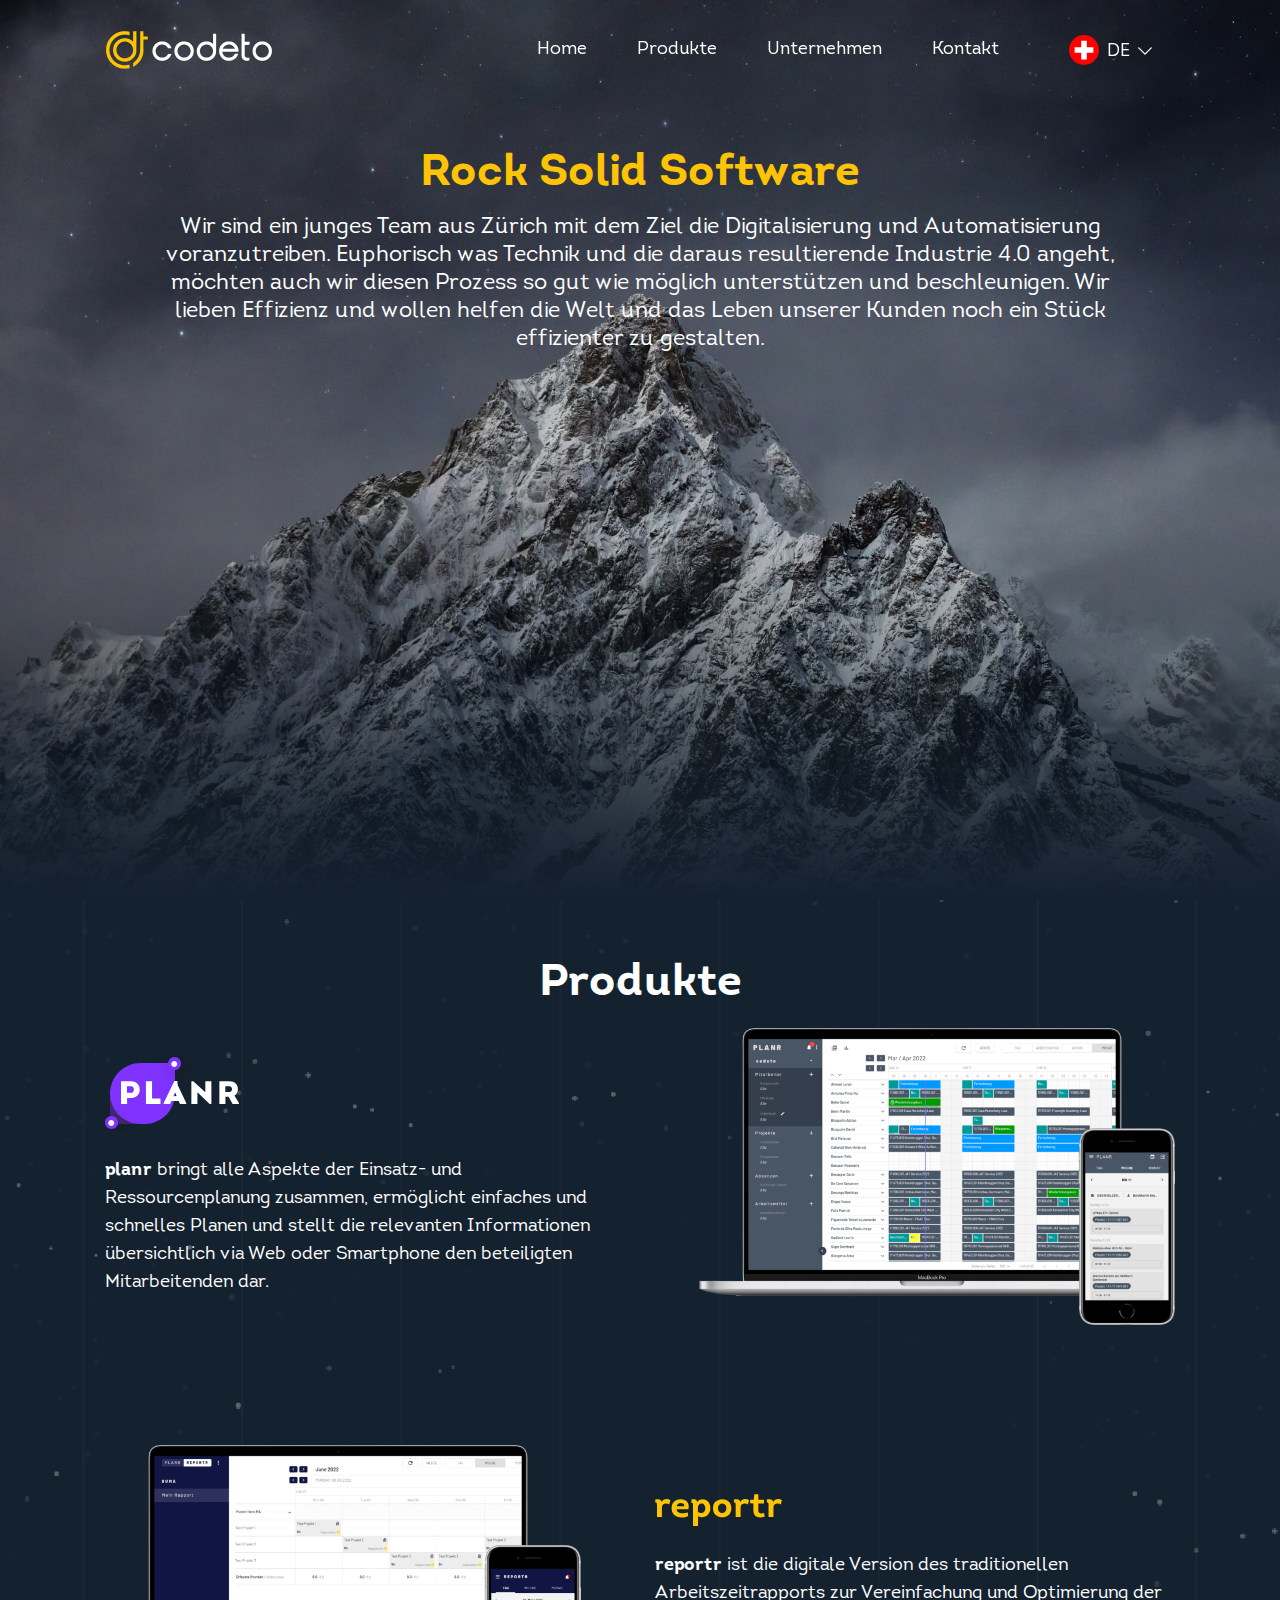
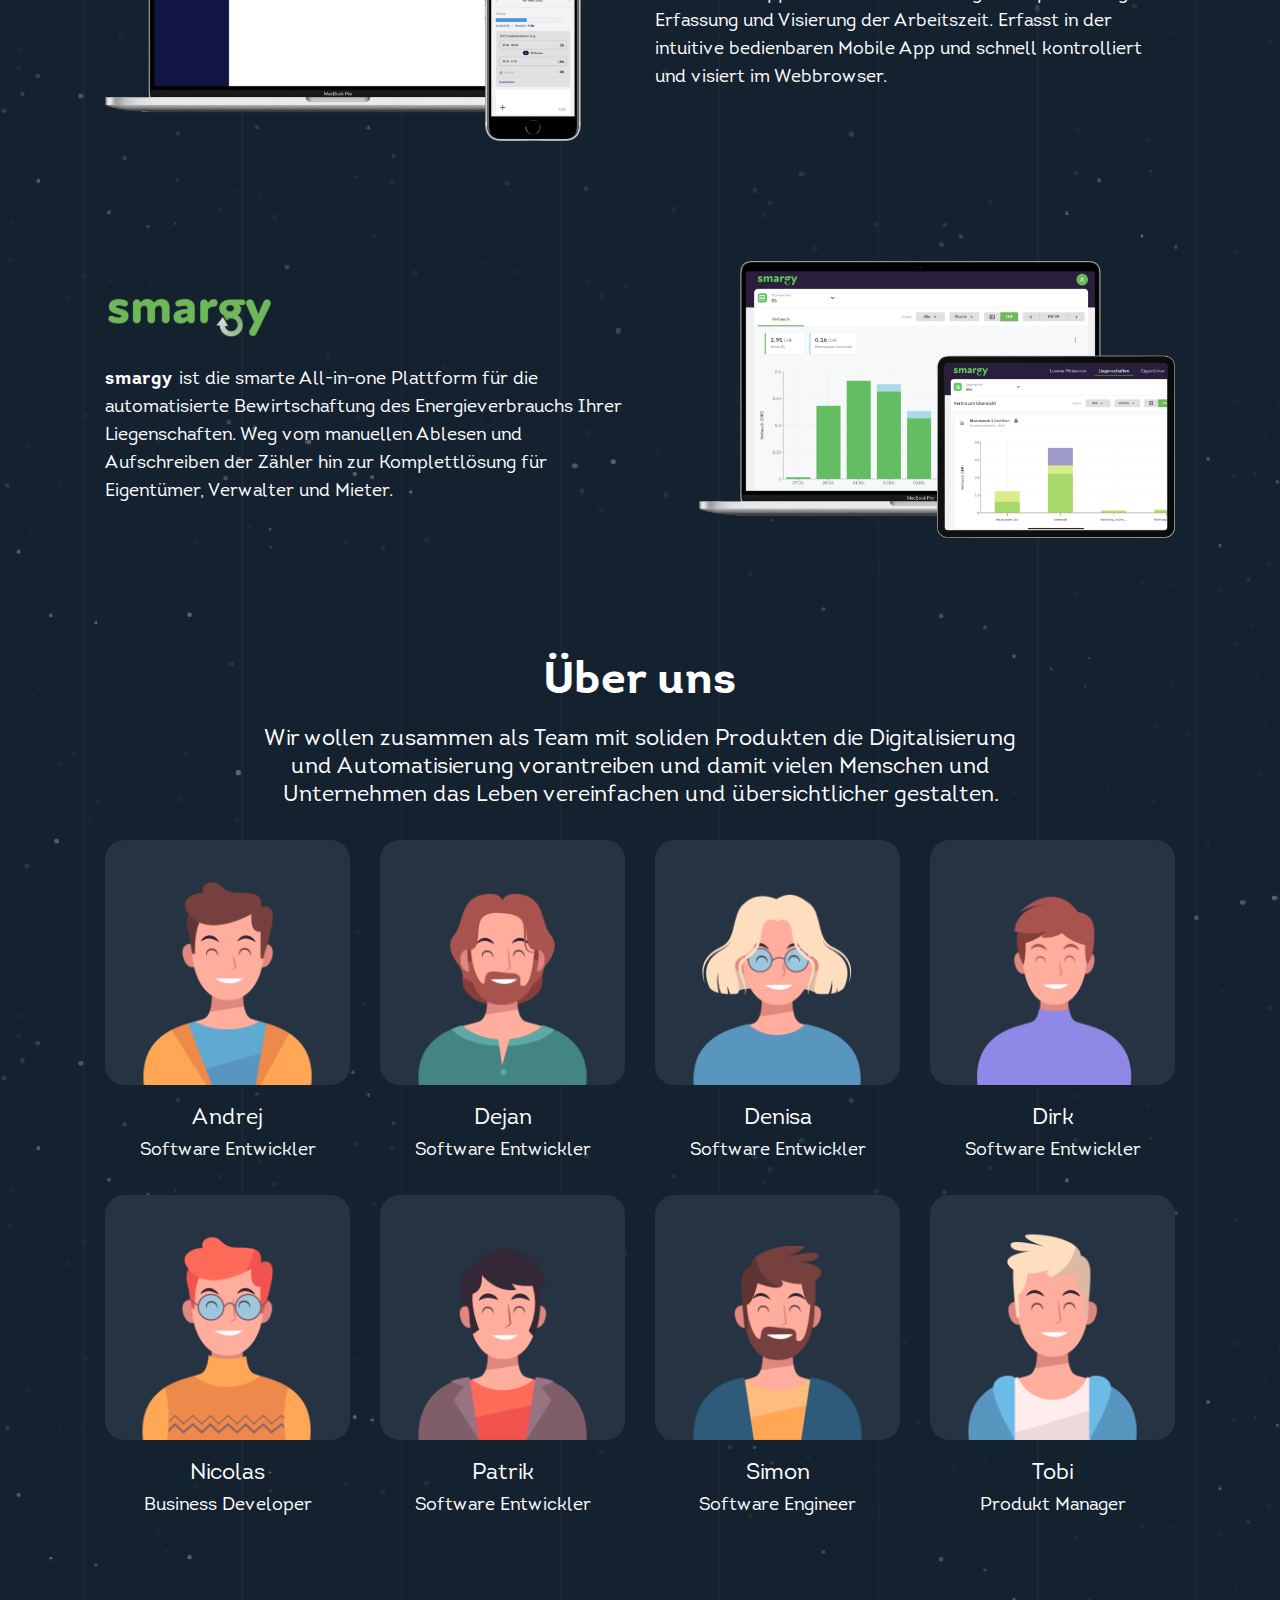
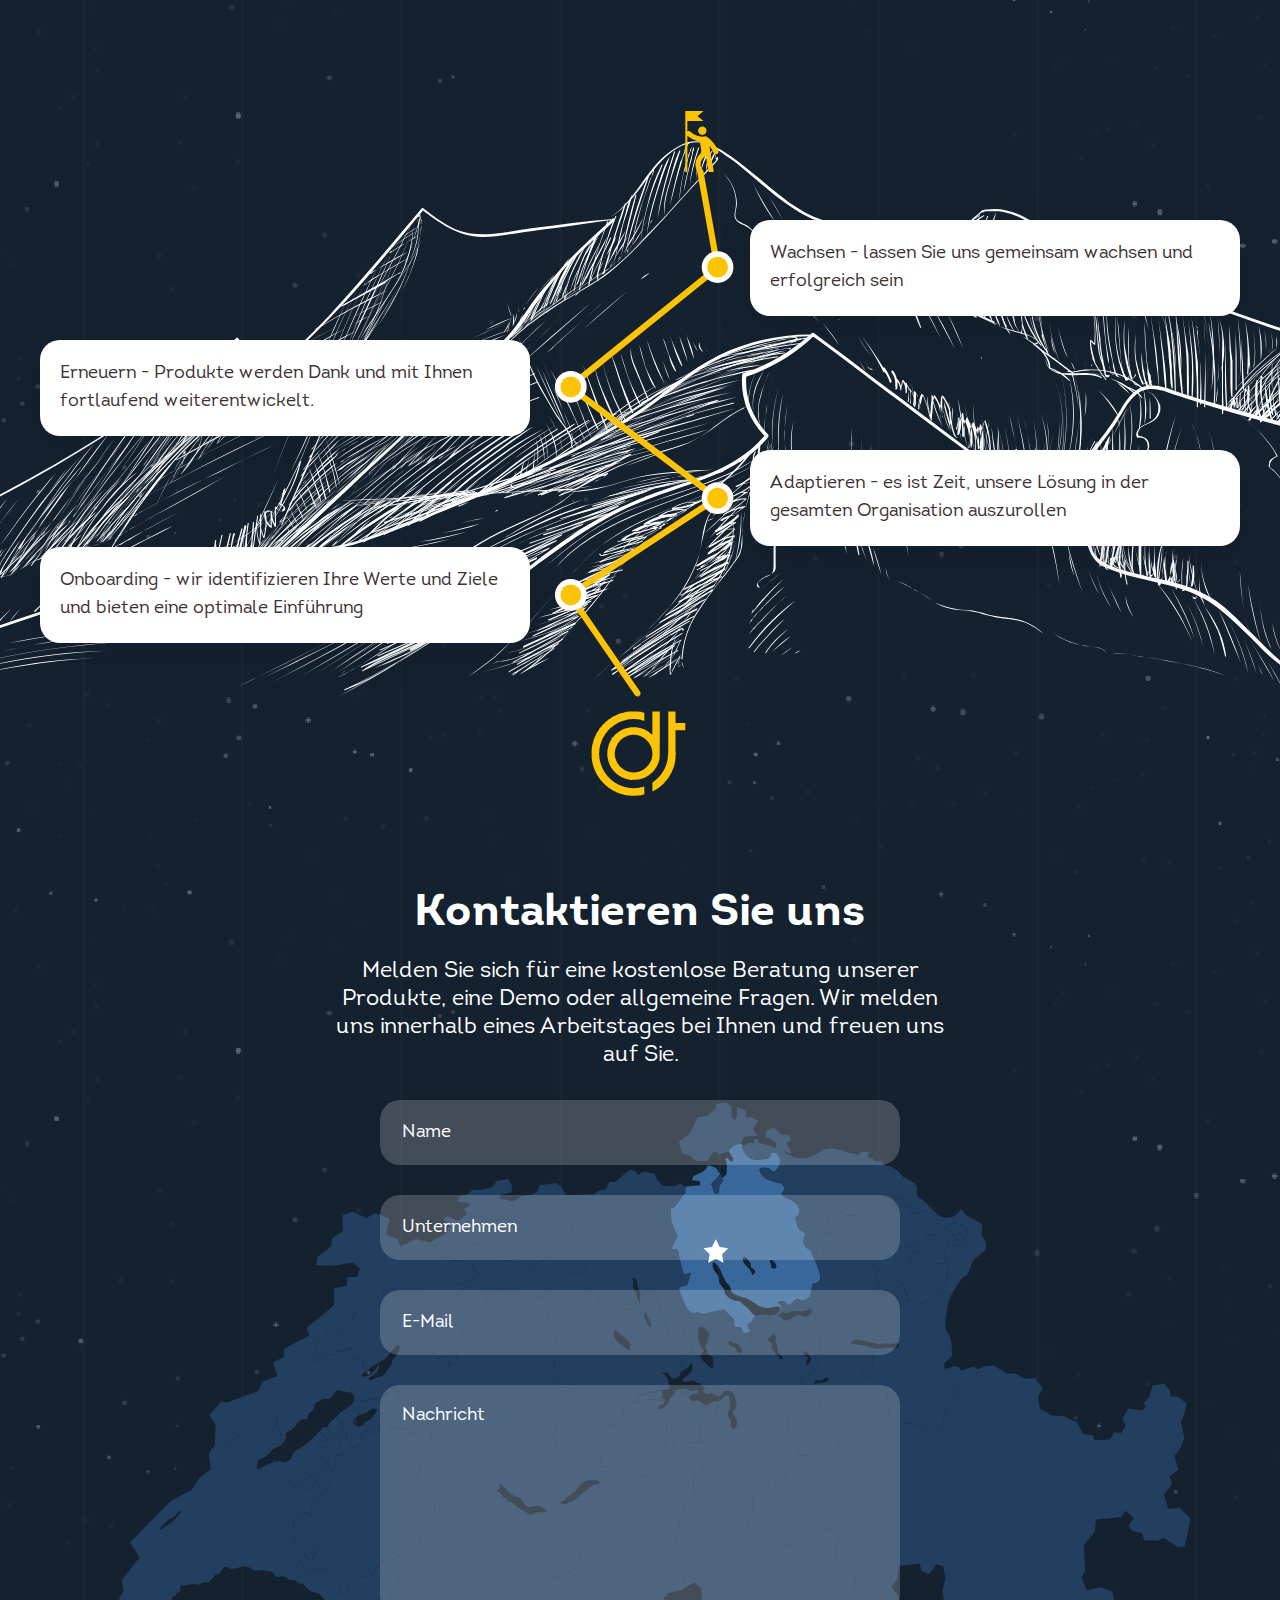
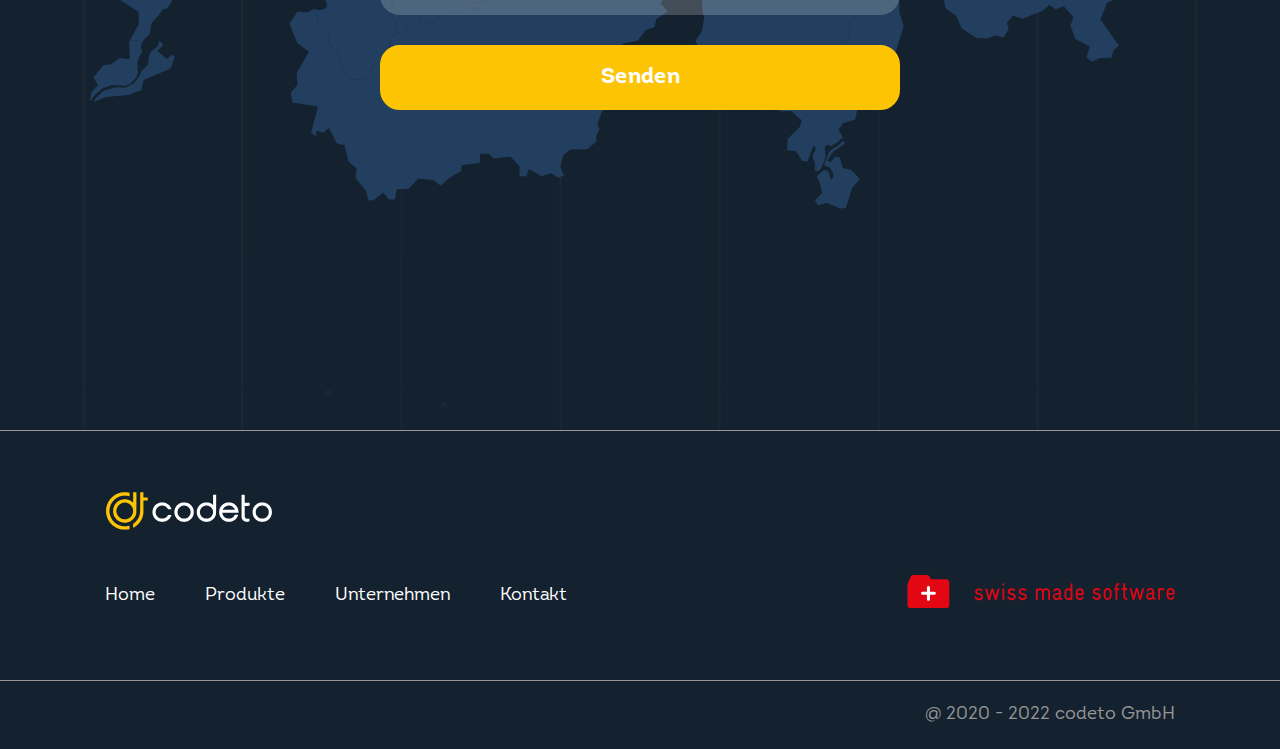
==== commit 16912a4b: "added team member, replaced reportr icon" ====
--- a/index.html
+++ b/index.html
@@ -127,7 +127,7 @@
             <div class="col-lg-3 col-md-4 col-sm-6 col-xs-12">
               <div class="team-item">
                 <div class="team-item__image">
-                  <img src="./img/team-2.png" alt="team member" />
+                  <img src="./img/team-3.png" alt="team member" />
                 </div>
                 <div class="team-item__name">Dejan </div>
                 <div class="team-item__position">Software Entwickler</div>
@@ -145,7 +145,7 @@
             <div class="col-lg-3 col-md-4 col-sm-6 col-xs-12">
               <div class="team-item">
                 <div class="team-item__image">
-                  <img src="./img/team-4.png" alt="team member" />
+                  <img src="./img/team-7.png" alt="team member" />
                 </div>
                 <div class="team-item__name">Dirk </div>
                 <div class="team-item__position">Software Entwickler</div>
@@ -163,7 +163,7 @@
             <div class="col-lg-3 col-md-4 col-sm-6 col-xs-12">
               <div class="team-item">
                 <div class="team-item__image">
-                  <img src="./img/team-3.png" alt="team member" />
+                  <img src="./img/team-4.png" alt="team member" />
                 </div>
                 <div class="team-item__name">Patrik </div>
                 <div class="team-item__position">Software Entwickler</div>
@@ -172,26 +172,25 @@
             <div class="col-lg-3 col-md-4 col-sm-6 col-xs-12">
               <div class="team-item">
                 <div class="team-item__image">
-                  <img src="./img/team-7.png" alt="team member" />
+                  <img src="./img/team-8.png" alt="team member" />
+                </div>
+                <div class="team-item__name">Simon  </div>
+                <div class="team-item__position">Software Engineer</div>
+              </div>
+            </div>
+            <div class="col-lg-3 col-md-4 col-sm-6 col-xs-12">
+              <div class="team-item">
+                <div class="team-item__image">
+                  <img src="./img/team-2.png" alt="team member" />
                 </div>
                 <div class="team-item__name">Tobi </div>
                 <div class="team-item__position">Produkt Manager </div>
               </div>
             </div>
-            <!-- <div class="col-lg-3 col-md-4 col-sm-6 col-xs-12">
-              <div class="team-item">
-                <div class="team-item__image">
-                  <img src="./img/team-7.png" alt="team member" />
-                </div>
-                <div class="team-item__name">Simon  </div>
-                <div class="team-item__position">Software Entwickler</div>
-              </div>
-            </div> -->
           </div>
         </div>
       </section>
       <section class="roadmap">
-        <!-- <img src="./img/roadmap-desktop.svg" alt=""> -->
         <div class="container">
           <div class="roadmap-mobile">
             <div class="roadmap-mobile-logo">
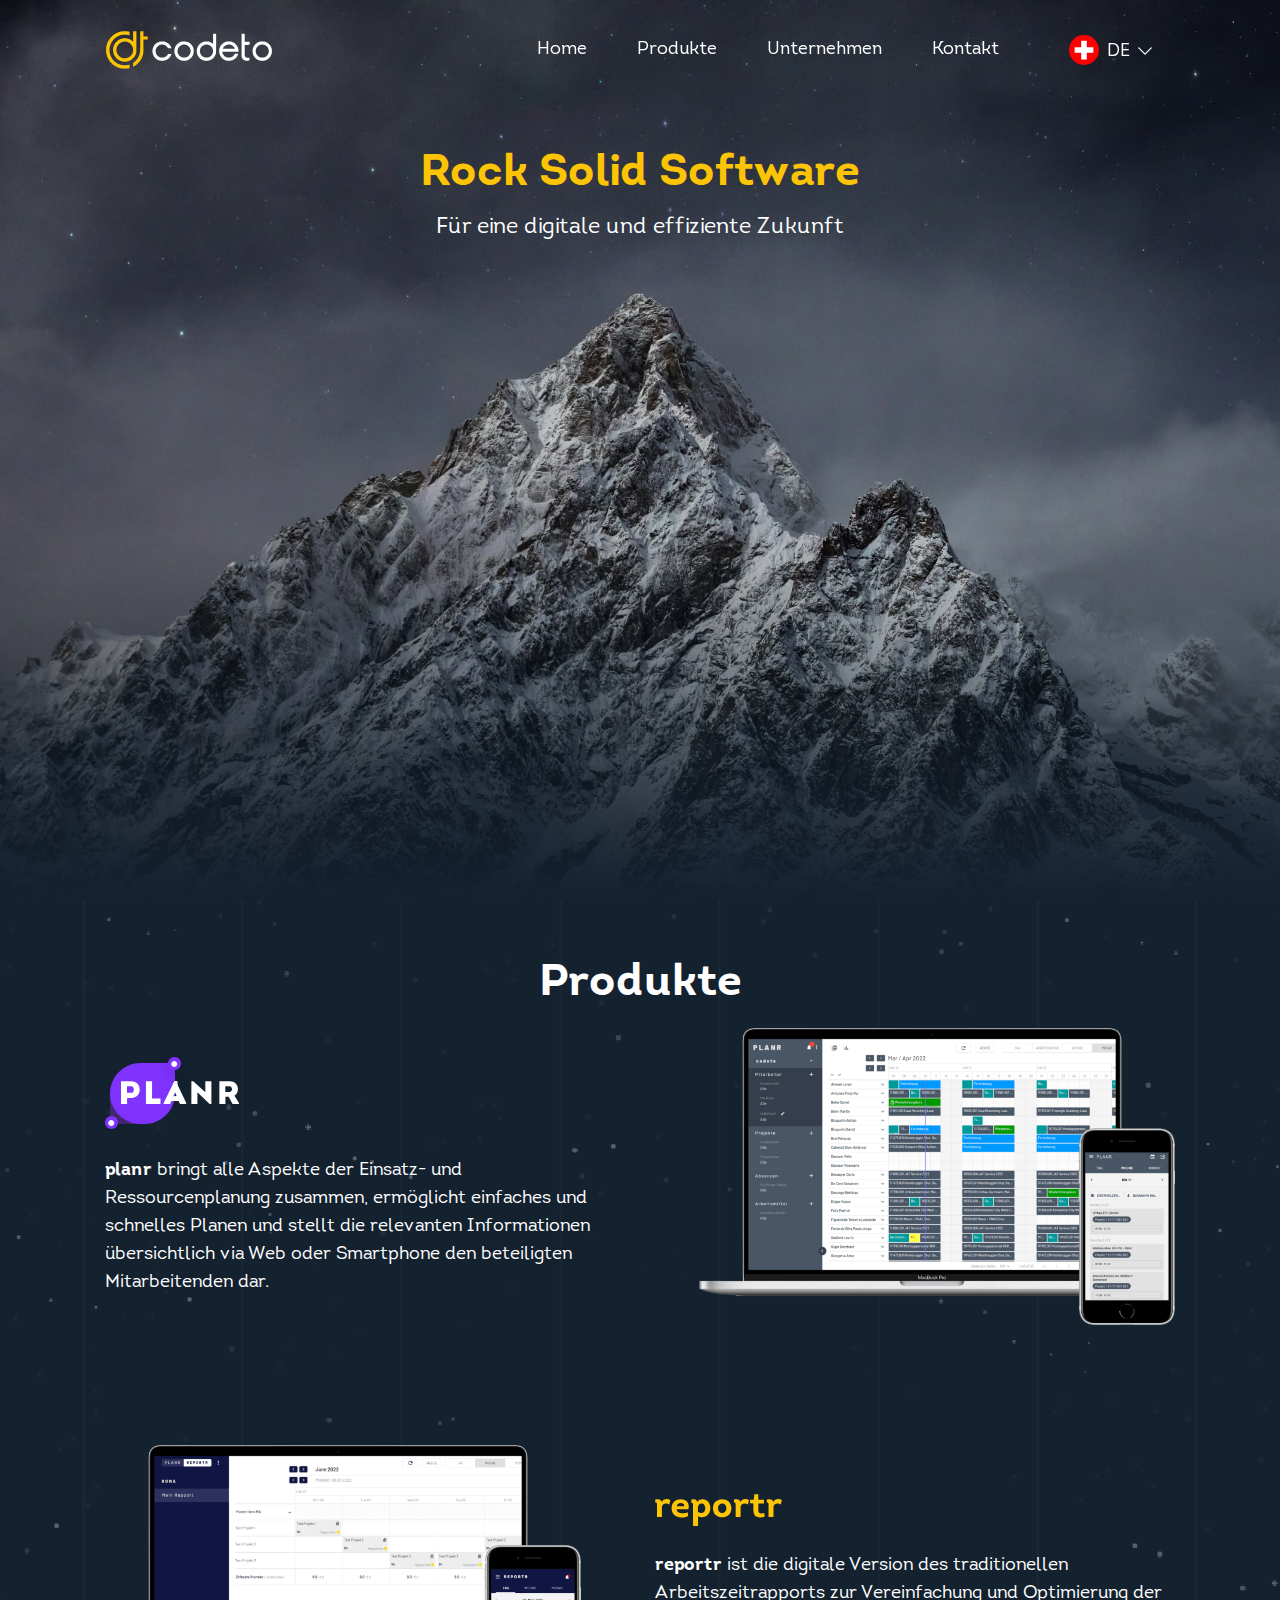
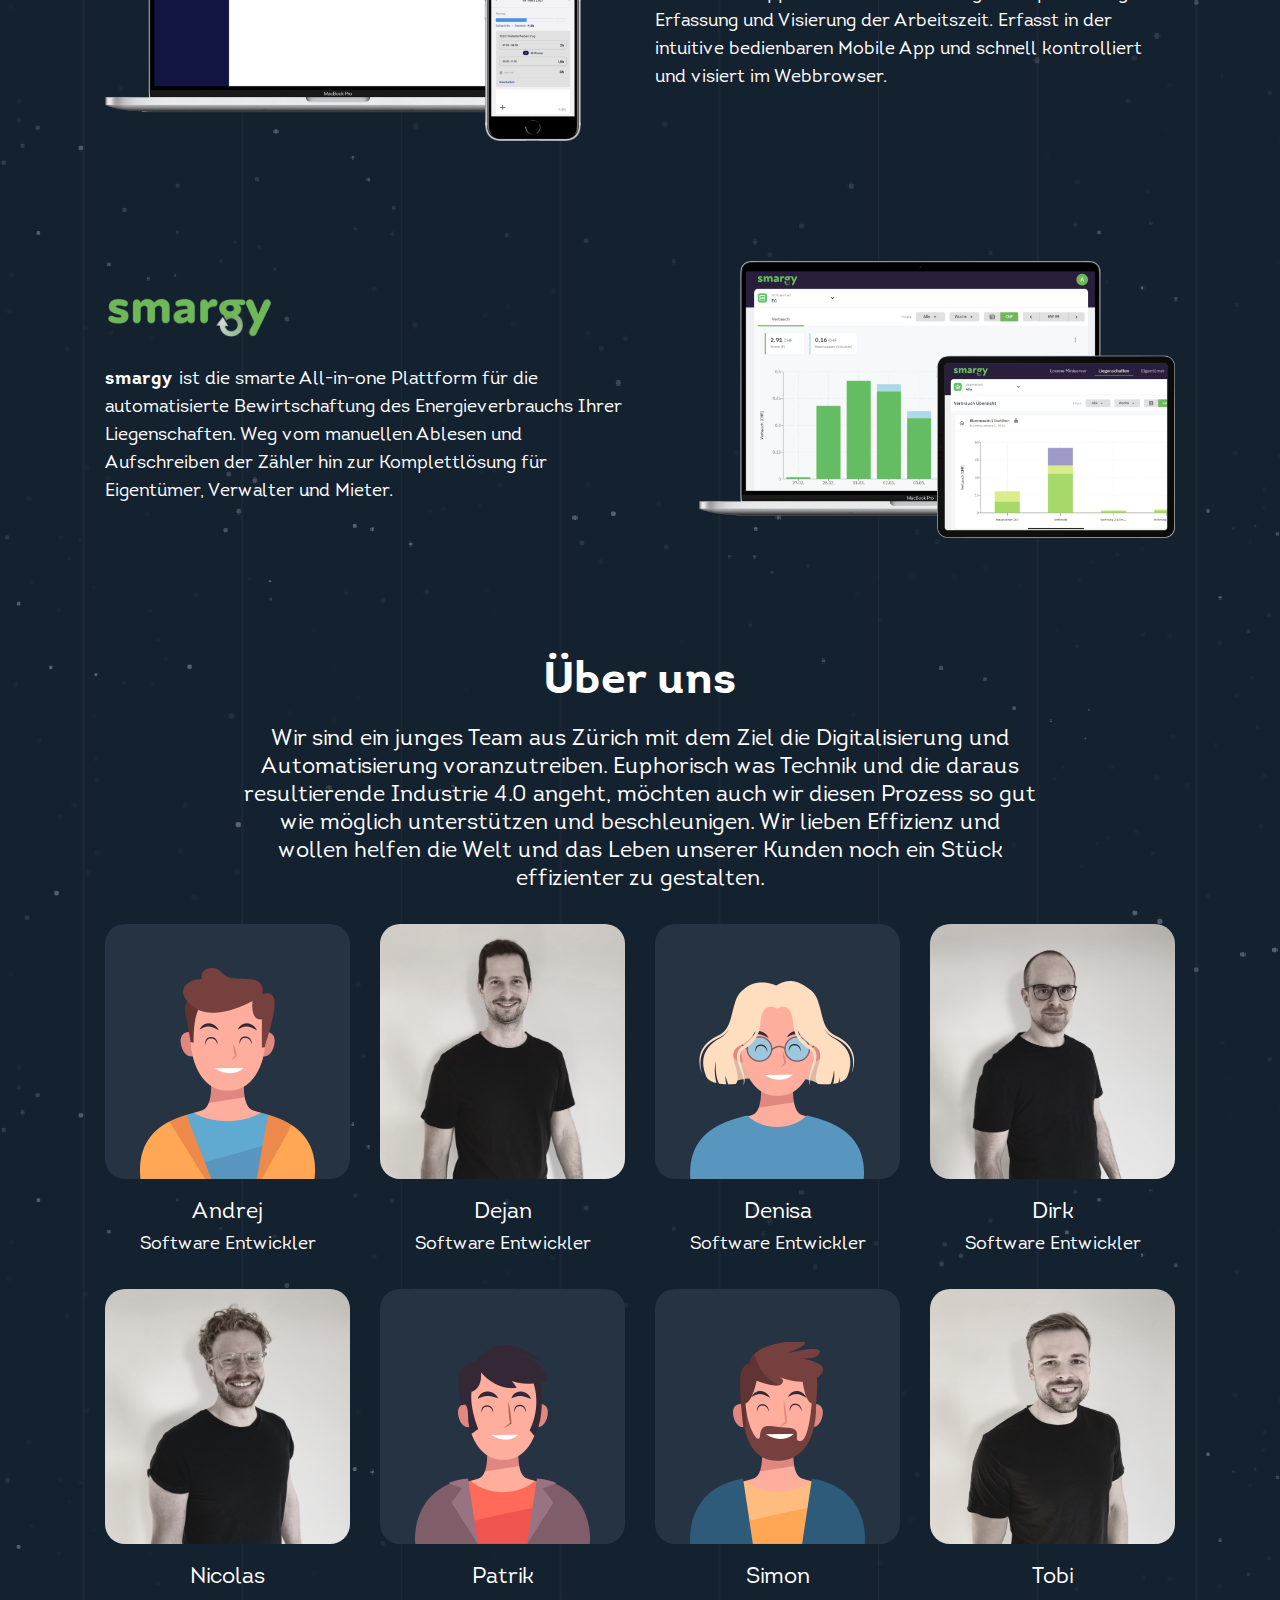
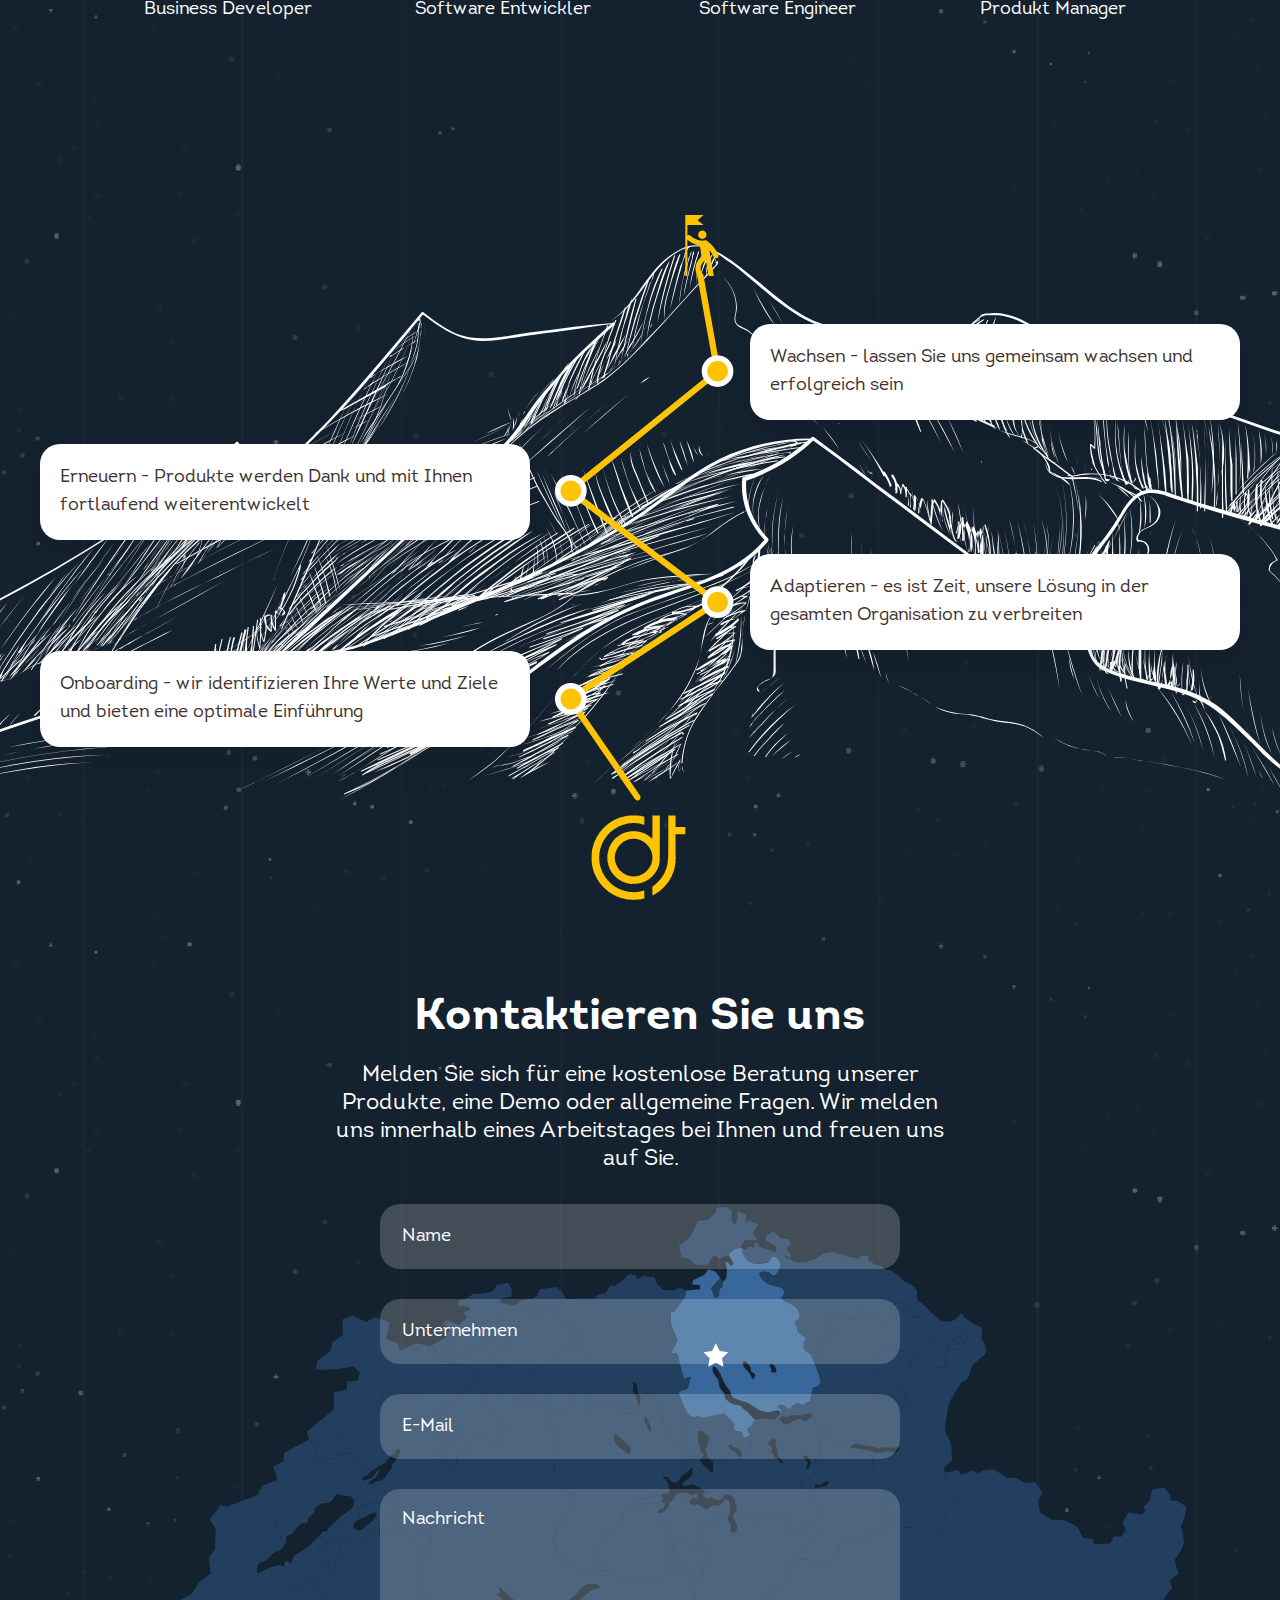
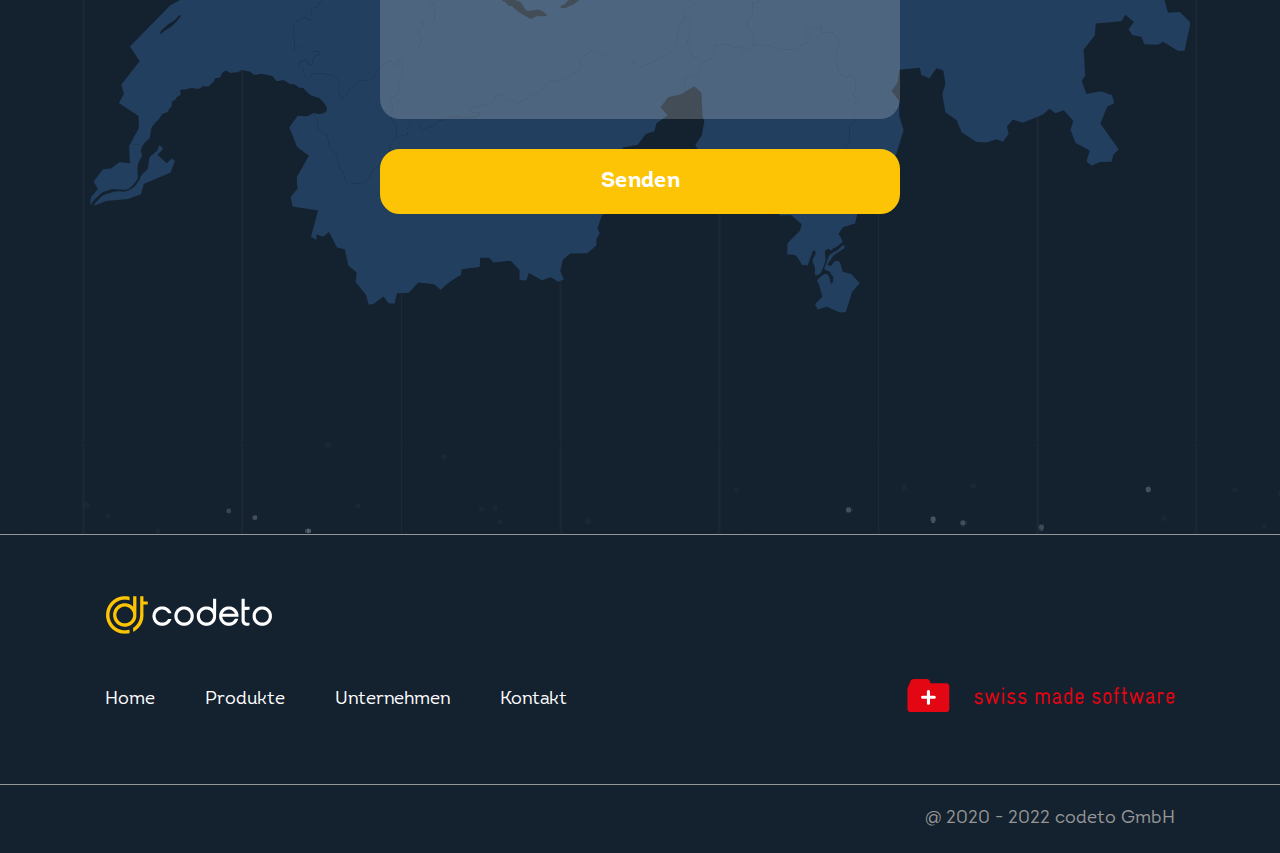
==== commit a7a3064c: "fixing bugs" ====
--- a/index.html
+++ b/index.html
@@ -64,7 +64,8 @@
       <section class="hero-screen" id="home">
         <div class="container">
           <h1>Rock Solid Software</h1>
-          <h3>Wir sind ein junges Team aus Zürich mit dem Ziel die Digitalisierung und Automatisierung voranzutreiben. Euphorisch was Technik und die daraus resultierende Industrie 4.0 angeht, möchten auch wir diesen Prozess so gut wie möglich unterstützen und beschleunigen. Wir lieben Effizienz und wollen helfen die Welt und das Leben unserer Kunden noch ein Stück effizienter zu gestalten.</h3>
+          <h3>Für eine digitale und effiziente Zukunft
+          </h3>
         </div>
       </section>
       <section class="products" id="products">
@@ -111,7 +112,8 @@
           <div class="row justify-content-center mb-30">
             <div class="col-lg-9 col-xs-12">
               <h2 class="section__title">Über uns</h2>
-              <div class="section__description">Wir wollen zusammen als Team mit soliden Produkten die Digitalisierung und Automatisierung vorantreiben und damit vielen Menschen und Unternehmen das Leben vereinfachen und übersichtlicher gestalten.</div>
+              <div class="section__description">Wir sind ein junges Team aus Zürich mit dem Ziel die Digitalisierung und Automatisierung voranzutreiben. Euphorisch was Technik und die daraus resultierende Industrie 4.0 angeht, möchten auch wir diesen Prozess so gut wie möglich unterstützen und beschleunigen. Wir lieben Effizienz und wollen helfen die Welt und das Leben unserer Kunden noch ein Stück effizienter zu gestalten.
+              </div>
             </div>
           </div>
           <div class="row justify-content-center">
@@ -127,7 +129,7 @@
             <div class="col-lg-3 col-md-4 col-sm-6 col-xs-12">
               <div class="team-item">
                 <div class="team-item__image">
-                  <img src="./img/team-3.png" alt="team member" />
+                  <img src="./img/Dejan.JPEG" alt="team member" />
                 </div>
                 <div class="team-item__name">Dejan </div>
                 <div class="team-item__position">Software Entwickler</div>
@@ -145,7 +147,7 @@
             <div class="col-lg-3 col-md-4 col-sm-6 col-xs-12">
               <div class="team-item">
                 <div class="team-item__image">
-                  <img src="./img/team-7.png" alt="team member" />
+                  <img src="./img/Dirk.JPEG" alt="team member" />
                 </div>
                 <div class="team-item__name">Dirk </div>
                 <div class="team-item__position">Software Entwickler</div>
@@ -154,7 +156,7 @@
             <div class="col-lg-3 col-md-4 col-sm-6 col-xs-12">
               <div class="team-item">
                 <div class="team-item__image">
-                  <img src="./img/team-5.png" alt="team member" />
+                  <img src="./img/Nicolas.JPEG" alt="team member" />
                 </div>
                 <div class="team-item__name">Nicolas </div>
                 <div class="team-item__position">Business Developer</div>
@@ -181,7 +183,7 @@
             <div class="col-lg-3 col-md-4 col-sm-6 col-xs-12">
               <div class="team-item">
                 <div class="team-item__image">
-                  <img src="./img/team-2.png" alt="team member" />
+                  <img src="./img/Tobi.JPEG" alt="team member" />
                 </div>
                 <div class="team-item__name">Tobi </div>
                 <div class="team-item__position">Produkt Manager </div>
@@ -200,8 +202,8 @@
           </div>
           <div class="roadmap-frames-container">
             <div class="roadmap-frame roadmap-frame-1">Wachsen - lassen Sie uns gemeinsam wachsen und erfolgreich sein</div>
-            <div class="roadmap-frame roadmap-frame-2">Erneuern - Produkte werden Dank und mit Ihnen fortlaufend weiterentwickelt.</div>
-            <div class="roadmap-frame roadmap-frame-3">Adaptieren - es ist Zeit, unsere Lösung in der gesamten Organisation auszurollen</div>
+            <div class="roadmap-frame roadmap-frame-2">Erneuern - Produkte werden Dank und mit Ihnen fortlaufend weiterentwickelt</div>
+            <div class="roadmap-frame roadmap-frame-3">Adaptieren - es ist Zeit, unsere Lösung in der gesamten Organisation zu verbreiten</div>
             <div class="roadmap-frame roadmap-frame-4">Onboarding - wir identifizieren Ihre Werte und Ziele und bieten eine optimale Einführung</div>
           </div>
         </div>
@@ -221,7 +223,7 @@
                   <input type="text" name="contact-firstName" class="form-control" placeholder="Name" required />
                 </div>
                 <div class="form-group">
-                  <input type="text" name="contact-secondName" class="form-control" placeholder="Unternehmen" required />
+                  <input type="text" name="contact-secondName" class="form-control" placeholder="Unternehmen" />
                 </div>
                 <div class="form-group">
                   <input type="email" name="contact-email" class="form-control" placeholder="E-Mail" required />
--- a/css/main.css
+++ b/css/main.css
@@ -606,12 +606,7 @@
   display: flex;
 }
 
-@media (max-width: 575px) {
-  .footer-list {
-    flex-direction: column;
-    align-items: center;
-  }
-}
+
 
 .container {
   max-width: 1100px;
@@ -1403,14 +1398,16 @@
 
 .team-item__image {
   margin-bottom: 20px;
+  height: 255px;
+  overflow: hidden;
+  border-radius: 20px;
 }
 
 .team-item__image img {
   display: block;
   width: 100%;
   height: 100%;
-  -o-object-fit: contain;
-     object-fit: contain;
+  object-fit: cover;
 }
 
 .team-item__name {
@@ -1432,11 +1429,13 @@
     background-size: cover;
   }
 }
-
 @media (max-width: 991px) {
   .roadmap {
     background: none;
     height: auto;
+  }
+  .team-item__image {
+    height: 360px;
   }
 }
 
@@ -1684,4 +1683,13 @@
 .form-group textarea {
   resize: none;
 }
+@media (max-width: 575px) {
+  .footer-list {
+    flex-direction: column;
+    align-items: center;
+  }
+  .team-item__image {
+    height: auto;
+  }
+}
 /*# sourceMappingURL=main.css.map */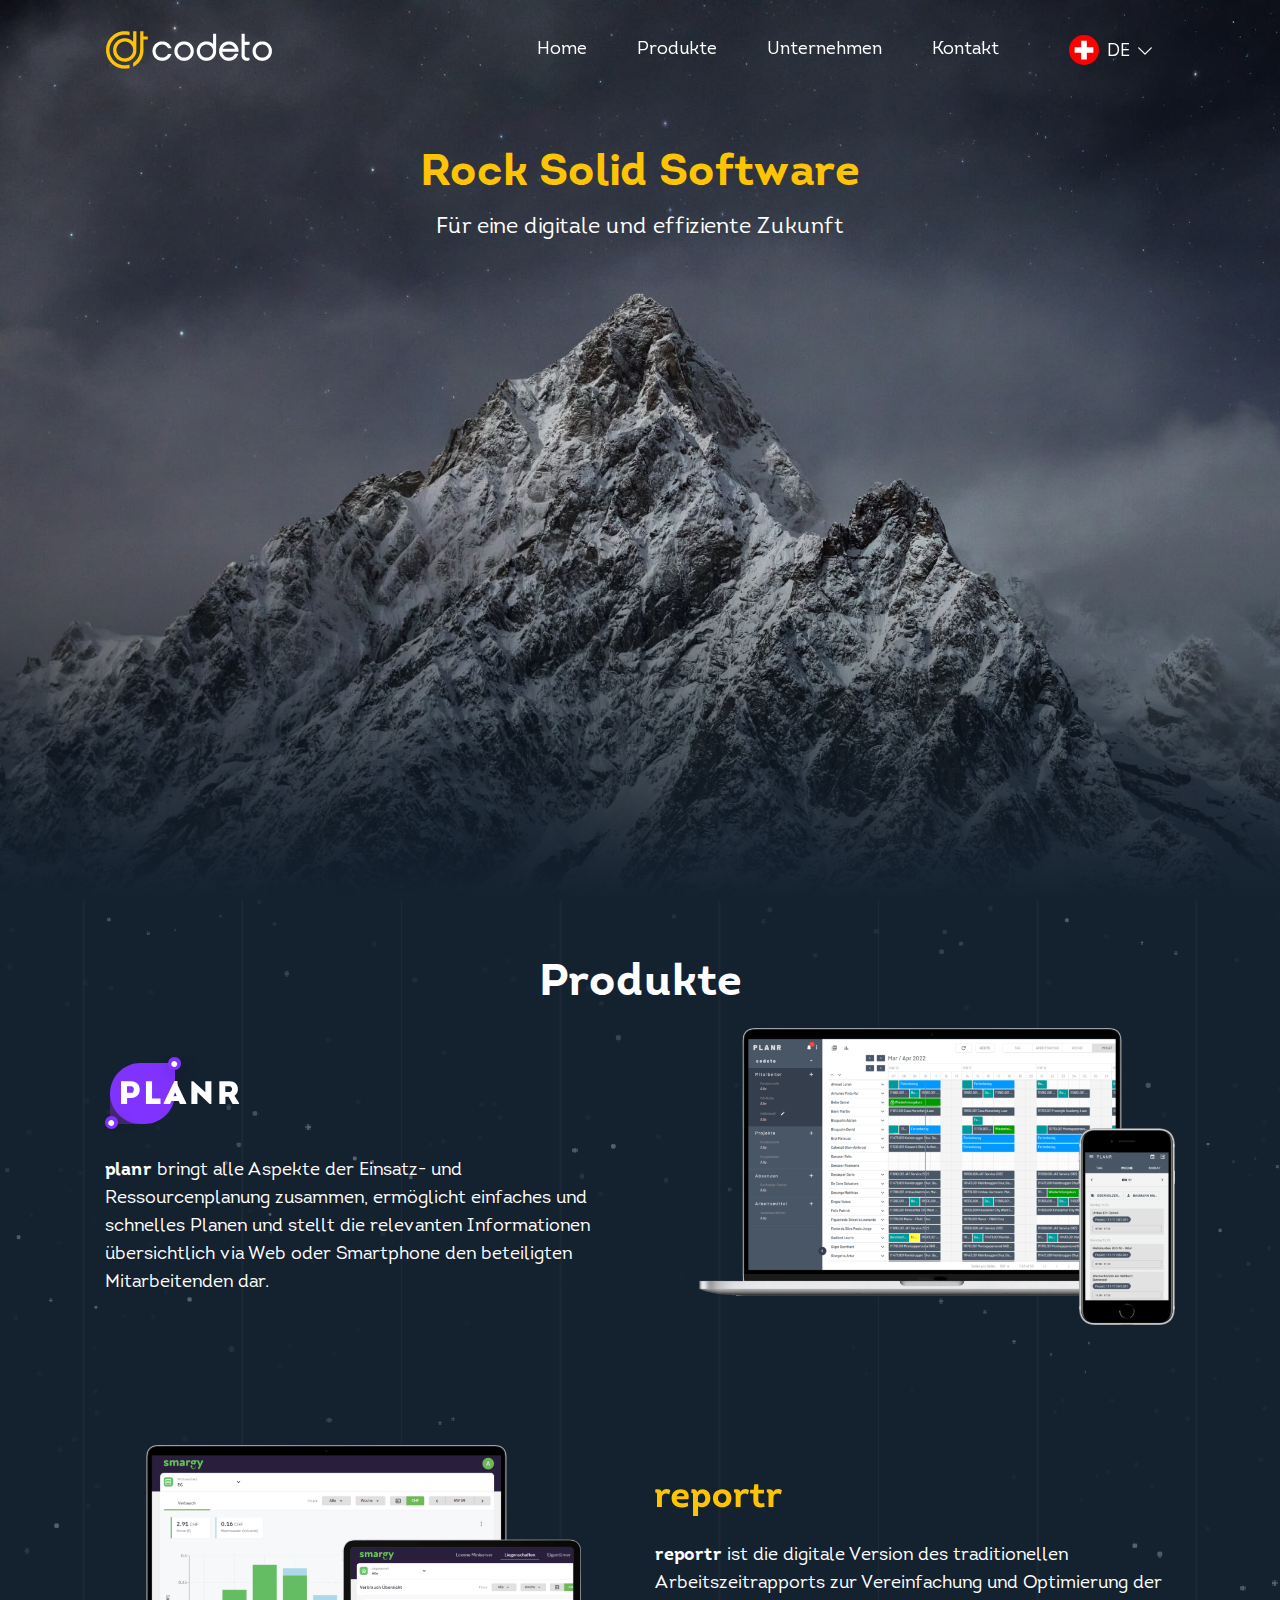
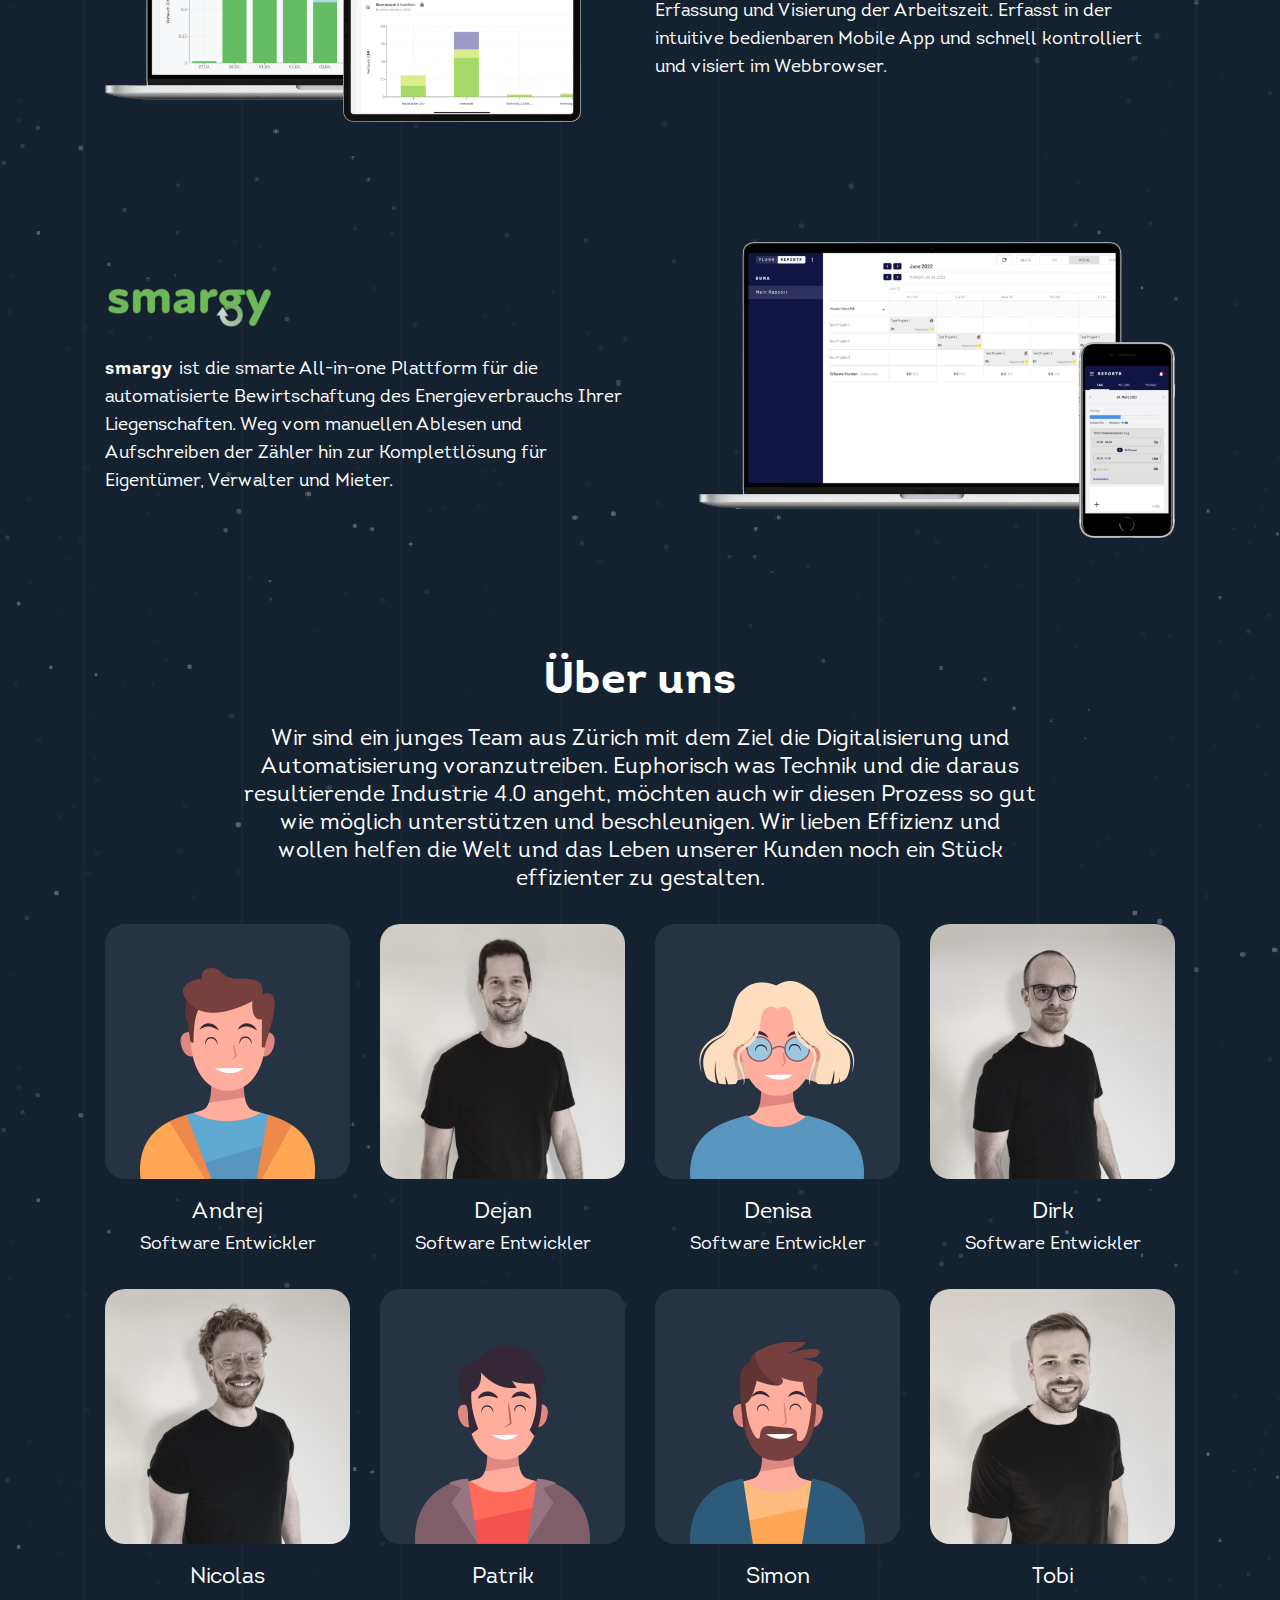
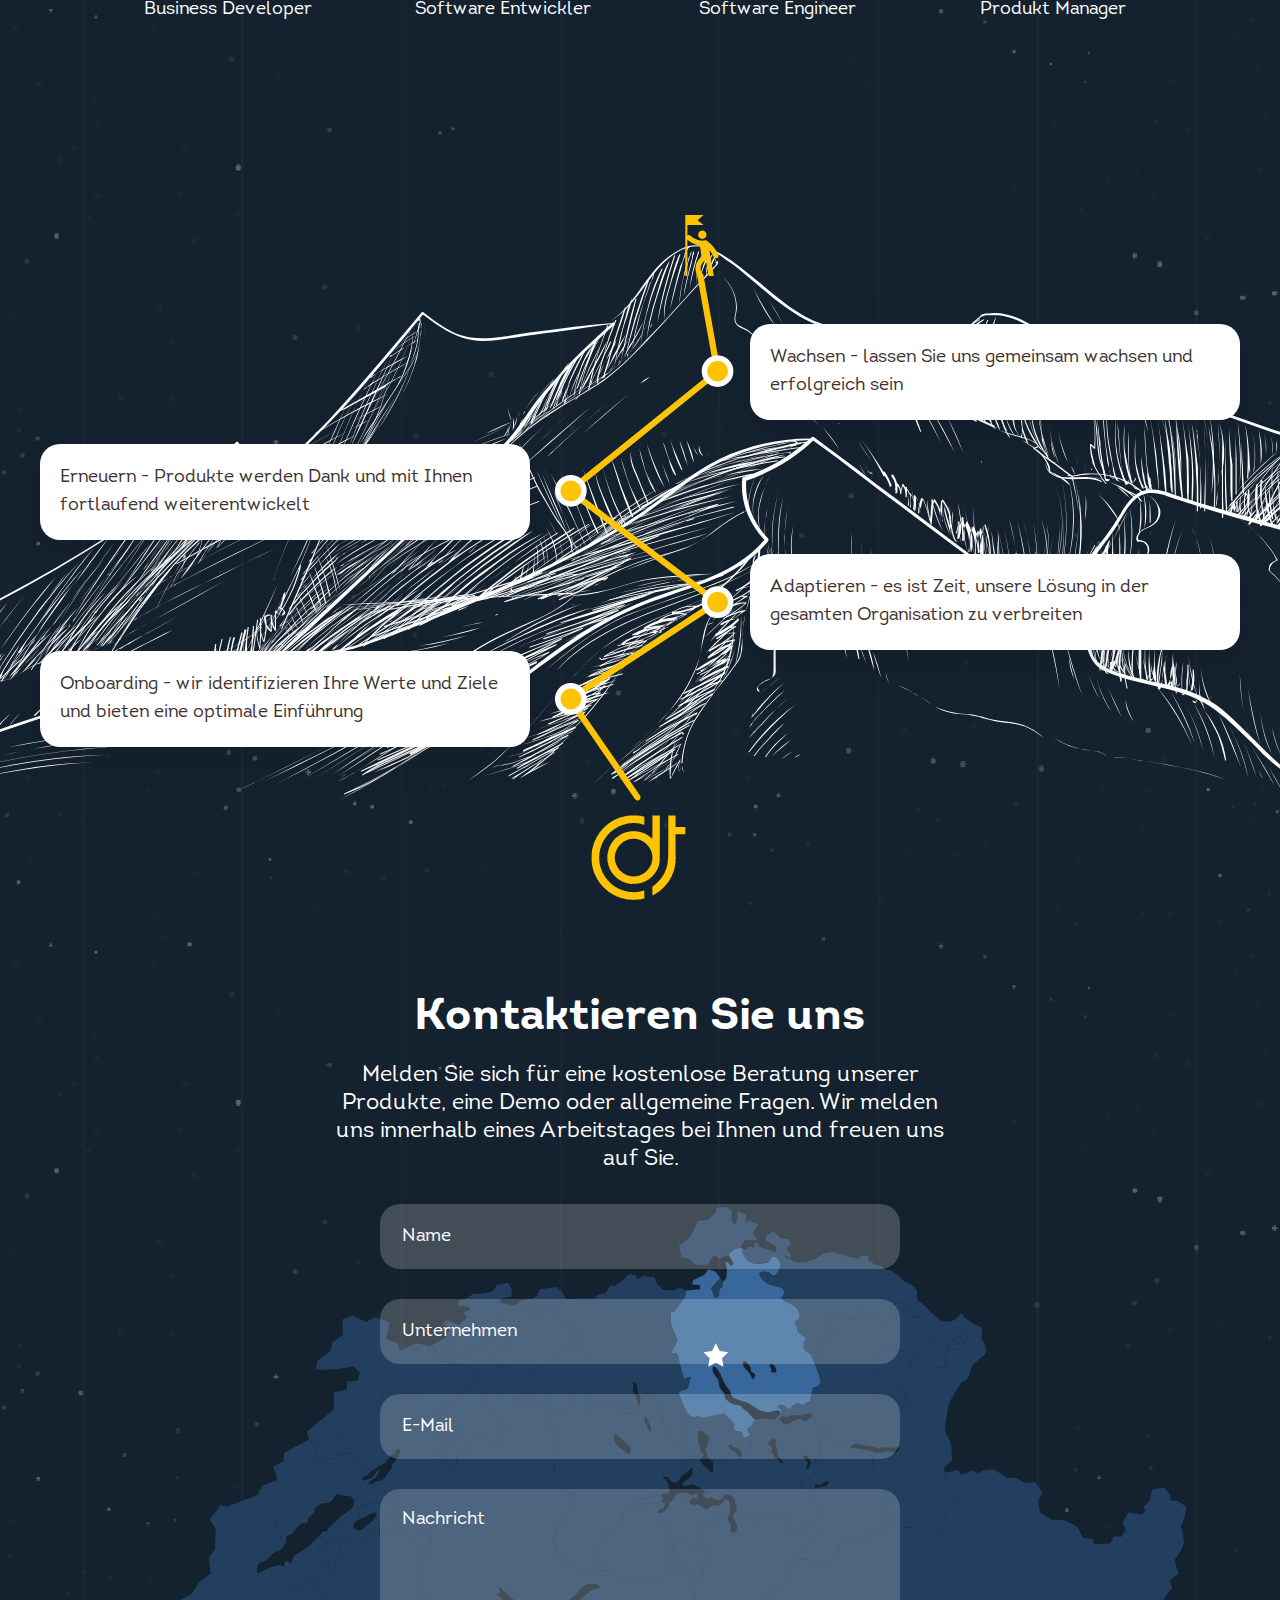
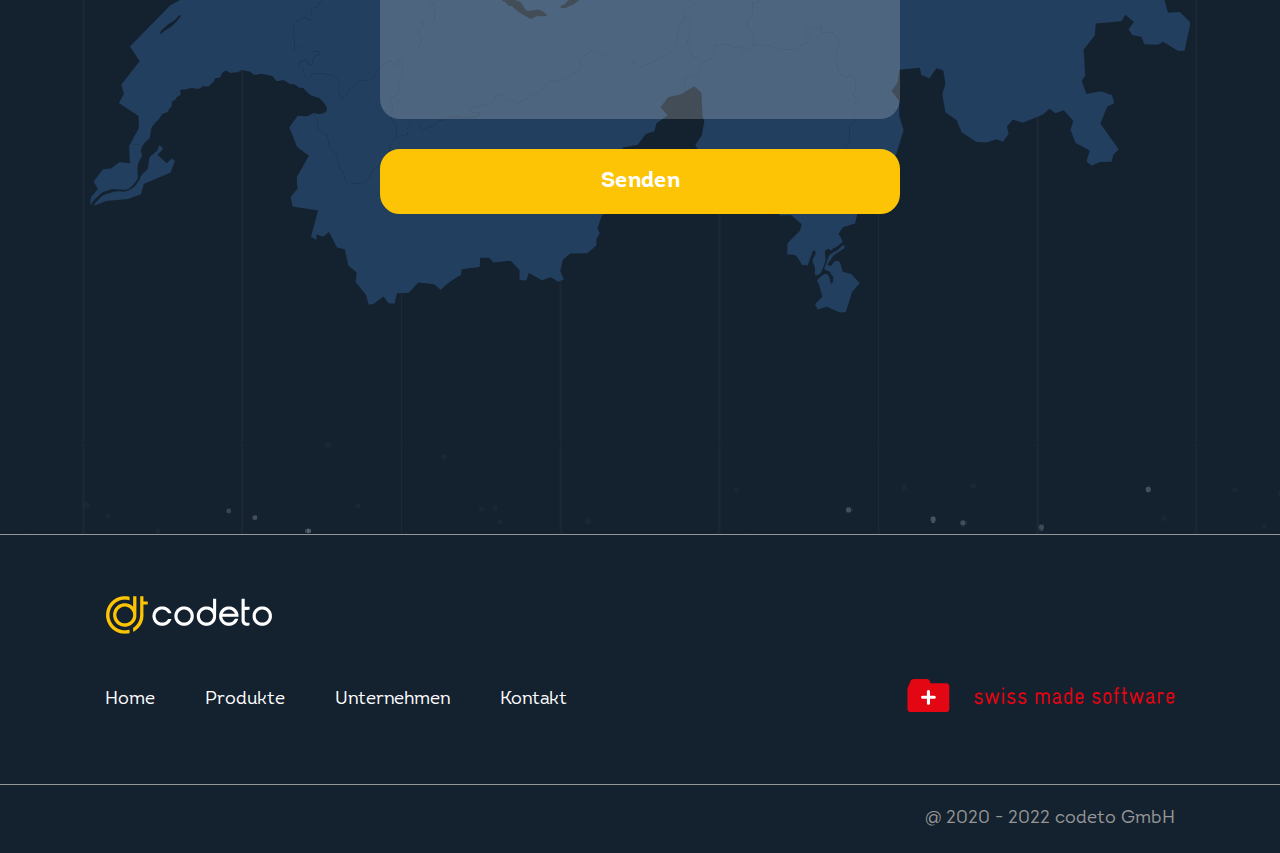
==== commit 753ca52c: "new images" ====
--- a/index.html
+++ b/index.html
@@ -82,7 +82,7 @@
               </p>
             </div>
             <div class="col-md-6 col-xs-12 products-item__image">
-              <img src="./img/products-1-image.png" alt="planr" />
+              <img src="./img/product-1-image.png" alt="planr" />
             </div>
           </div>
           <div class="row products-item">
@@ -93,7 +93,7 @@
               </p>
             </div>
             <div class="col-md-6 col-xs-12 products-item__image">
-              <img src="./img/products-3-image.png" alt="reportr" />
+              <img src="./img/product-3-image.png" alt="reportr" />
             </div>
           </div>
           <div class="row products-item">
@@ -102,7 +102,7 @@
               <p><strong>smargy</strong> ist die smarte All-in-one Plattform für die automatisierte Bewirtschaftung des Energieverbrauchs Ihrer Liegenschaften. Weg vom manuellen Ablesen und Aufschreiben der Zähler hin zur Komplettlösung für Eigentümer, Verwalter und Mieter.</p>
             </div>
             <div class="col-md-6 col-xs-12 products-item__image">
-              <img src="./img/products-2-image.png" alt="smargy" />
+              <img src="./img/product-2-image.png" alt="smargy" />
             </div>
           </div>
         </div>
